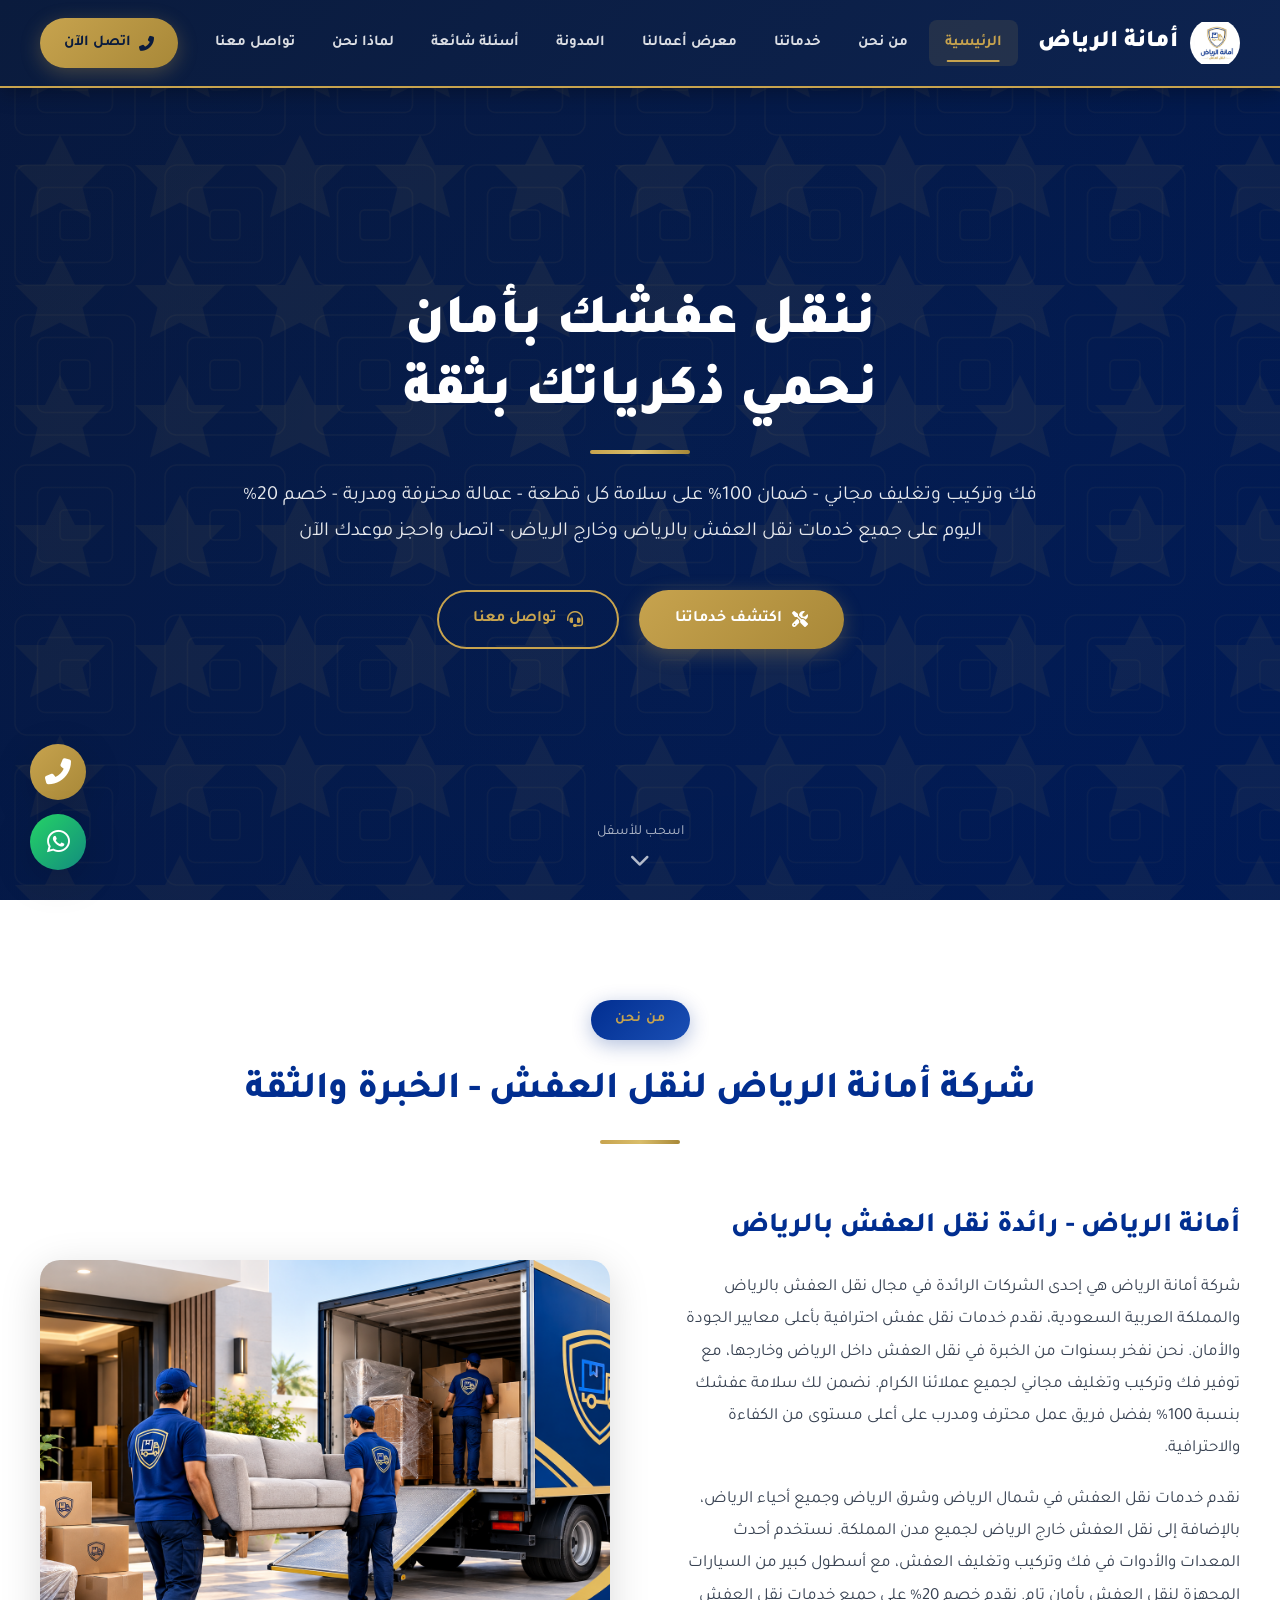
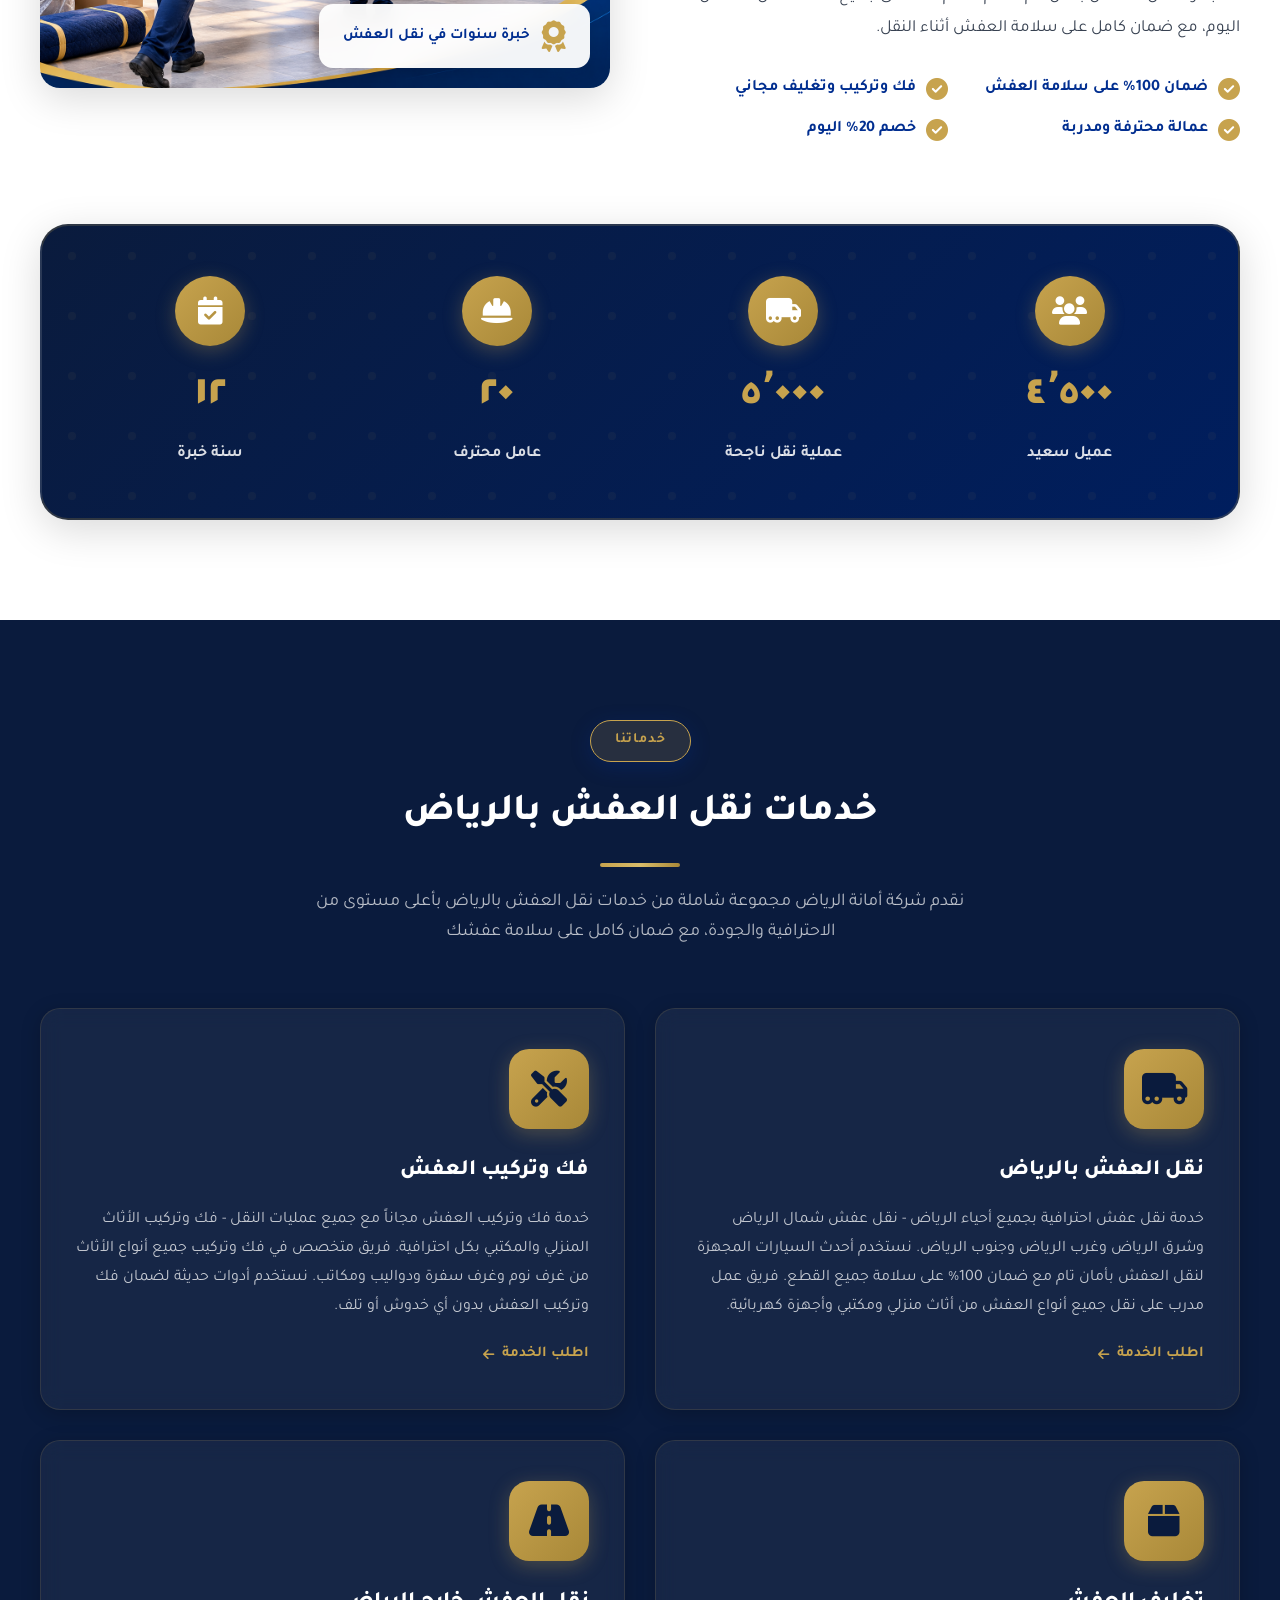
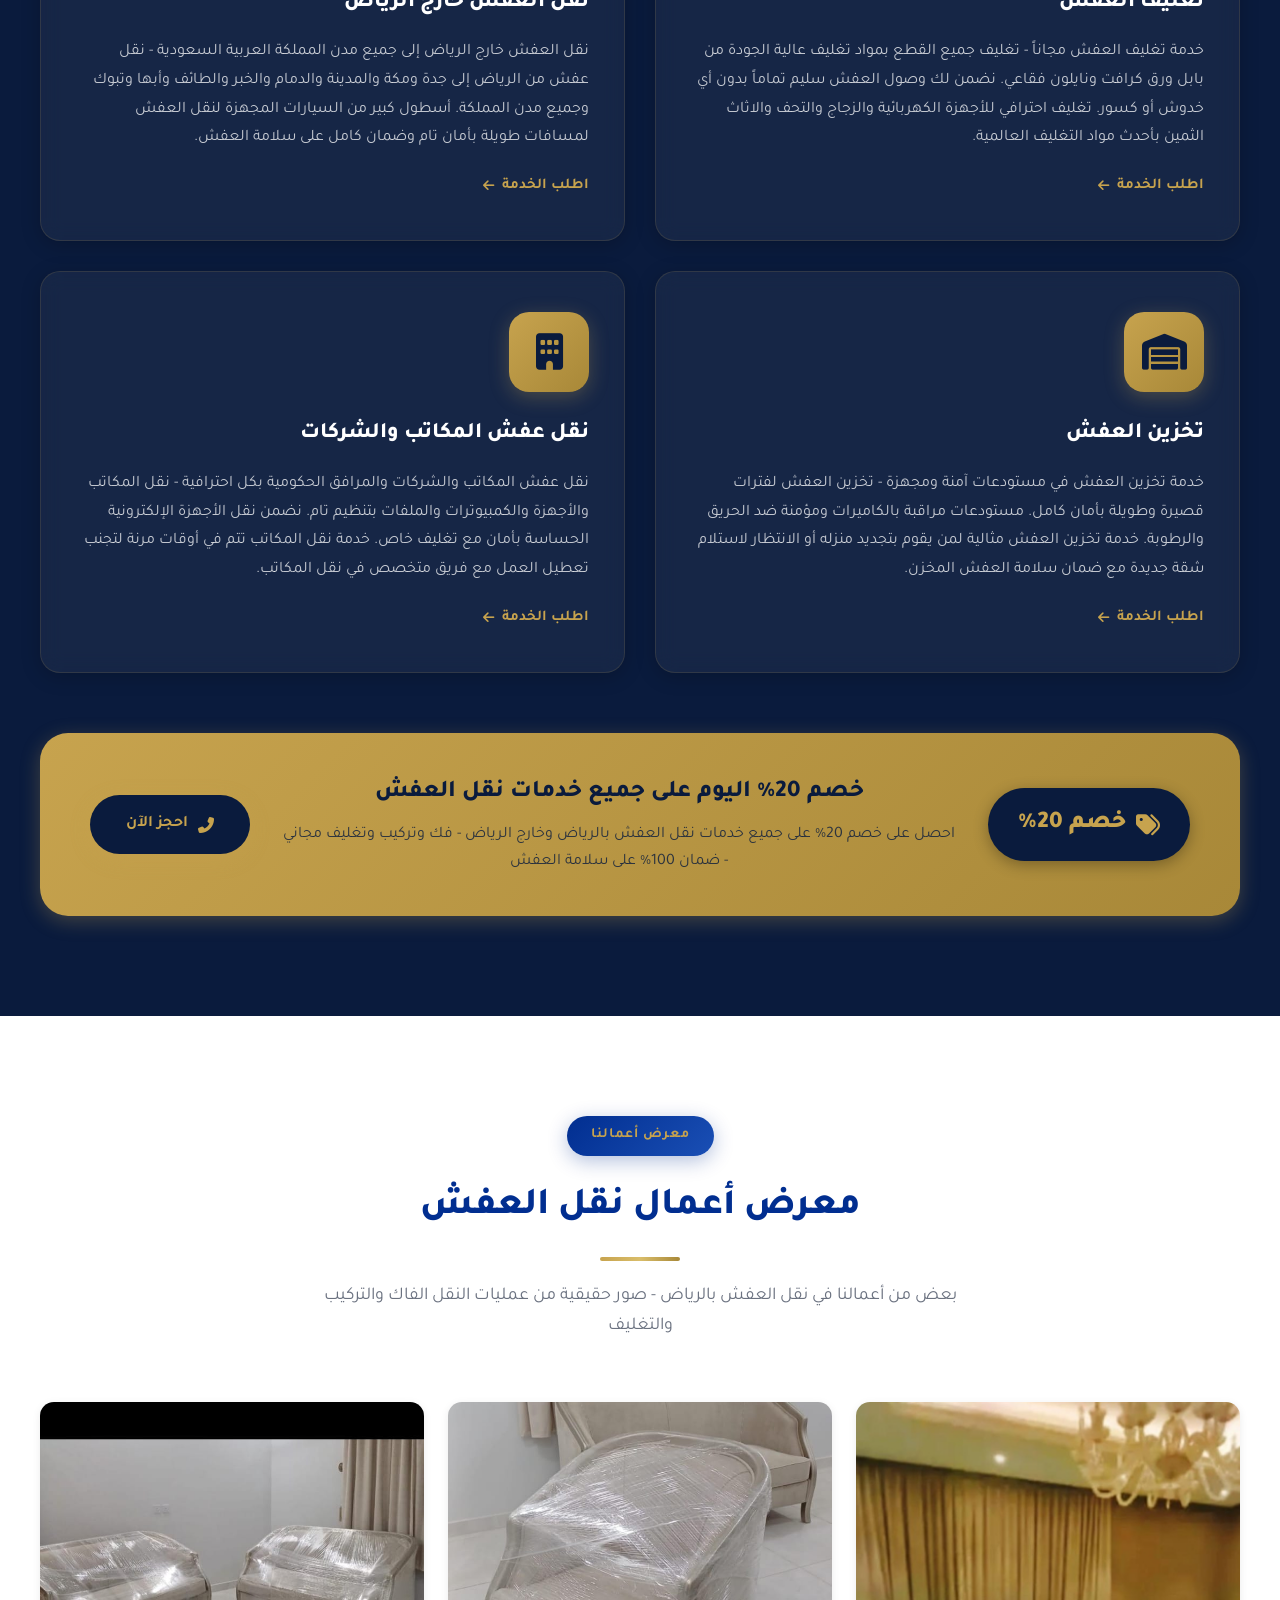
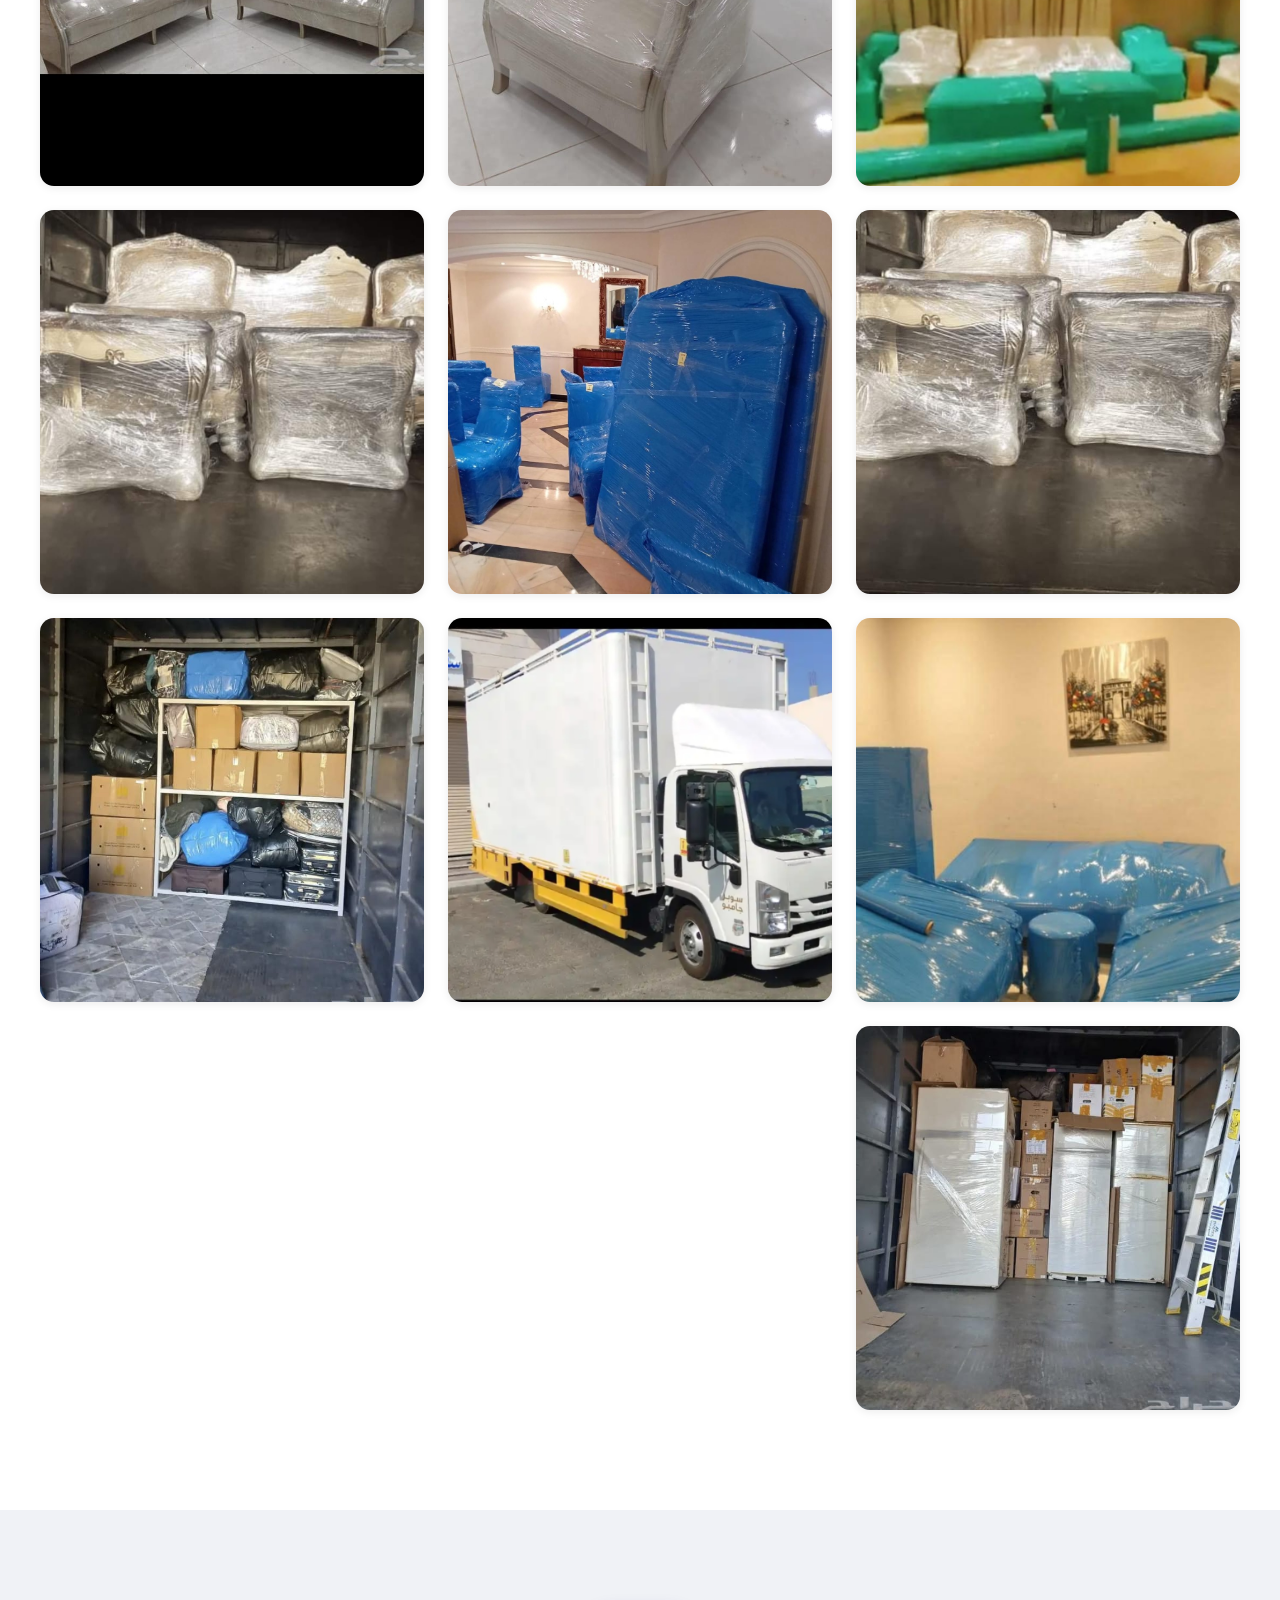
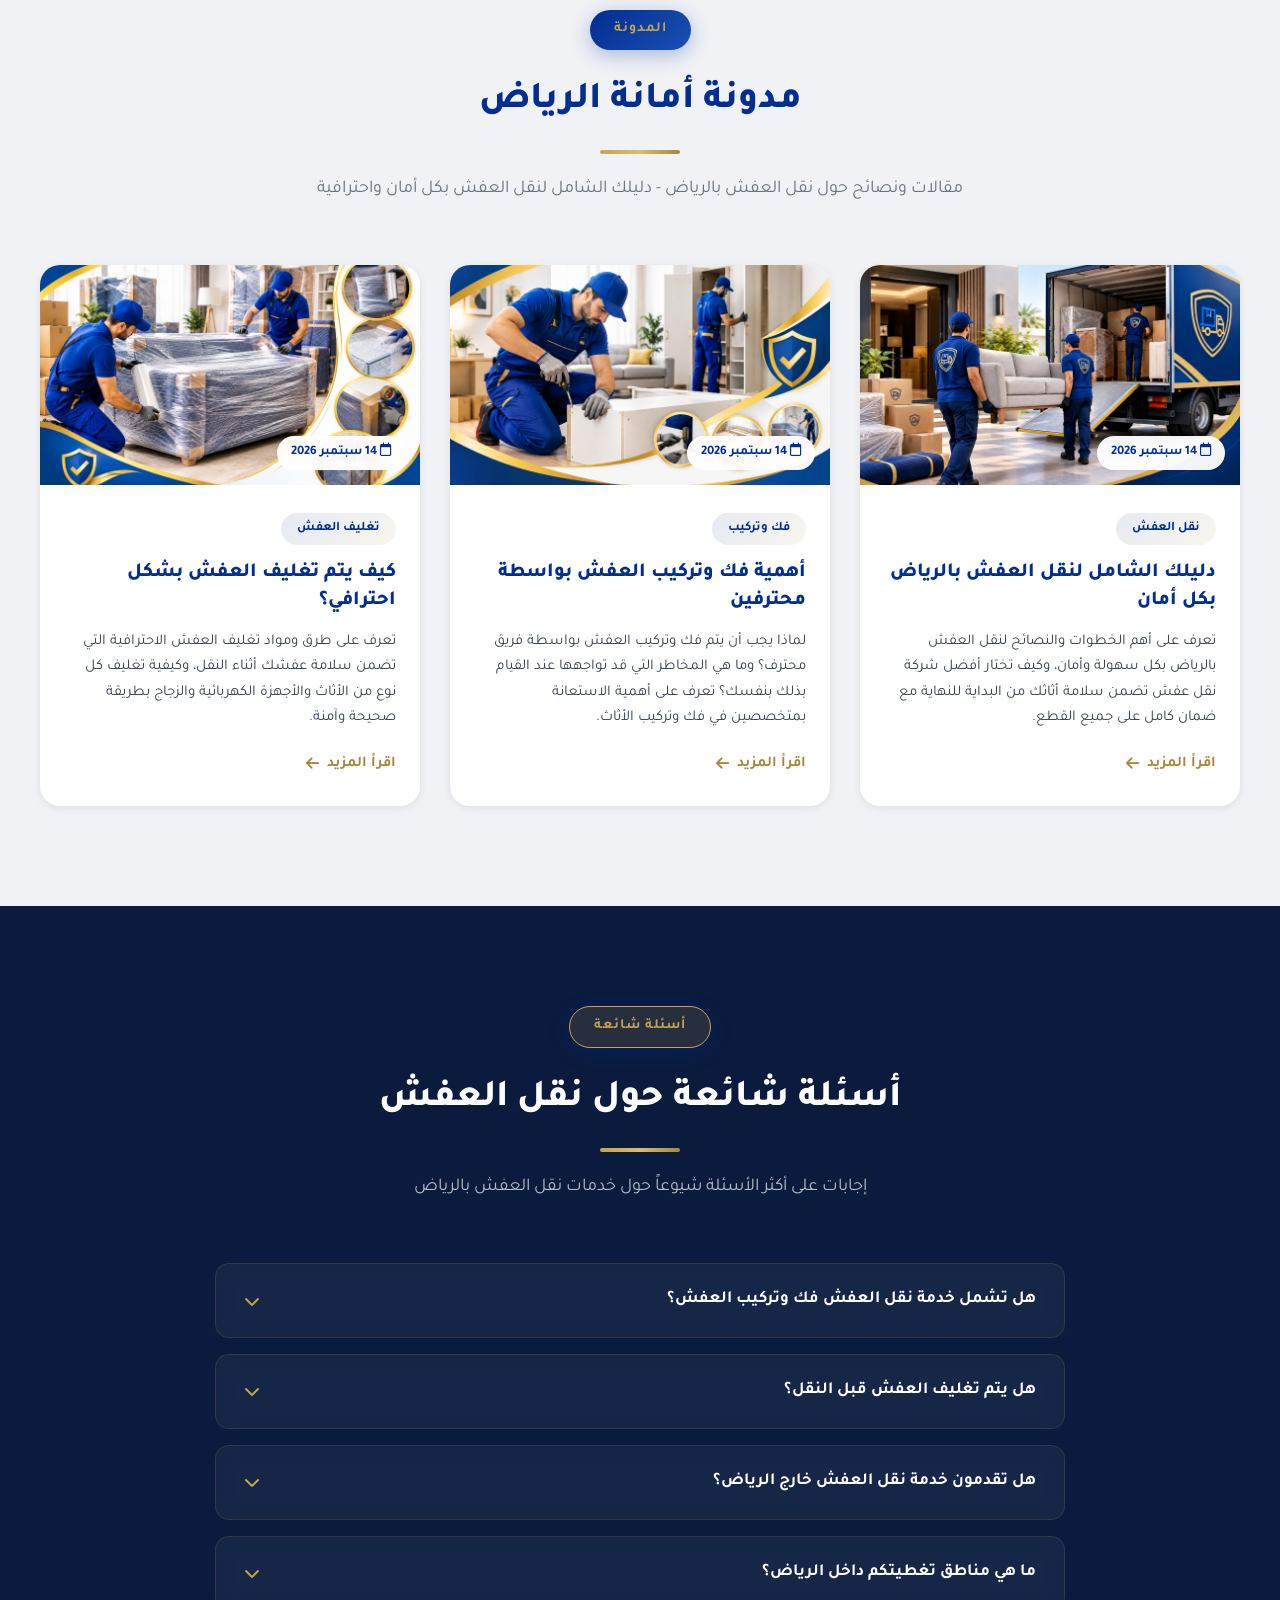
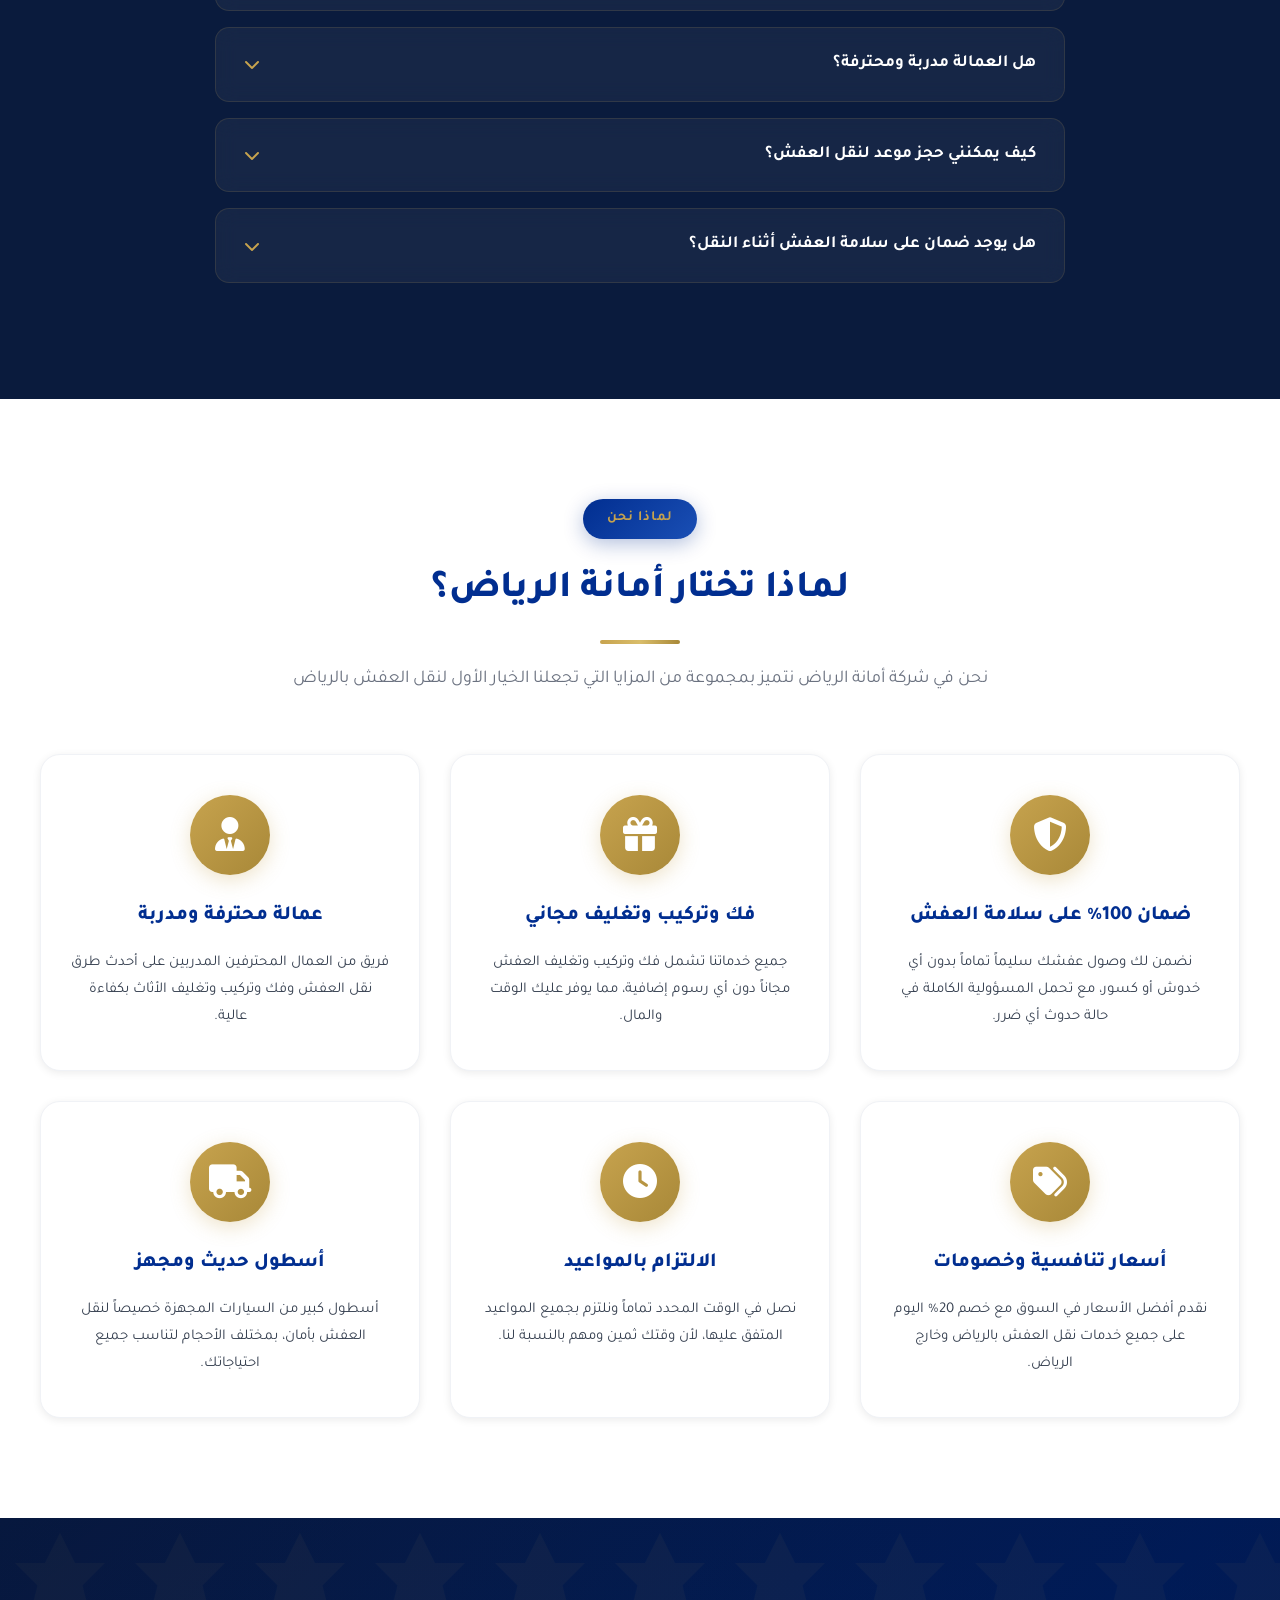
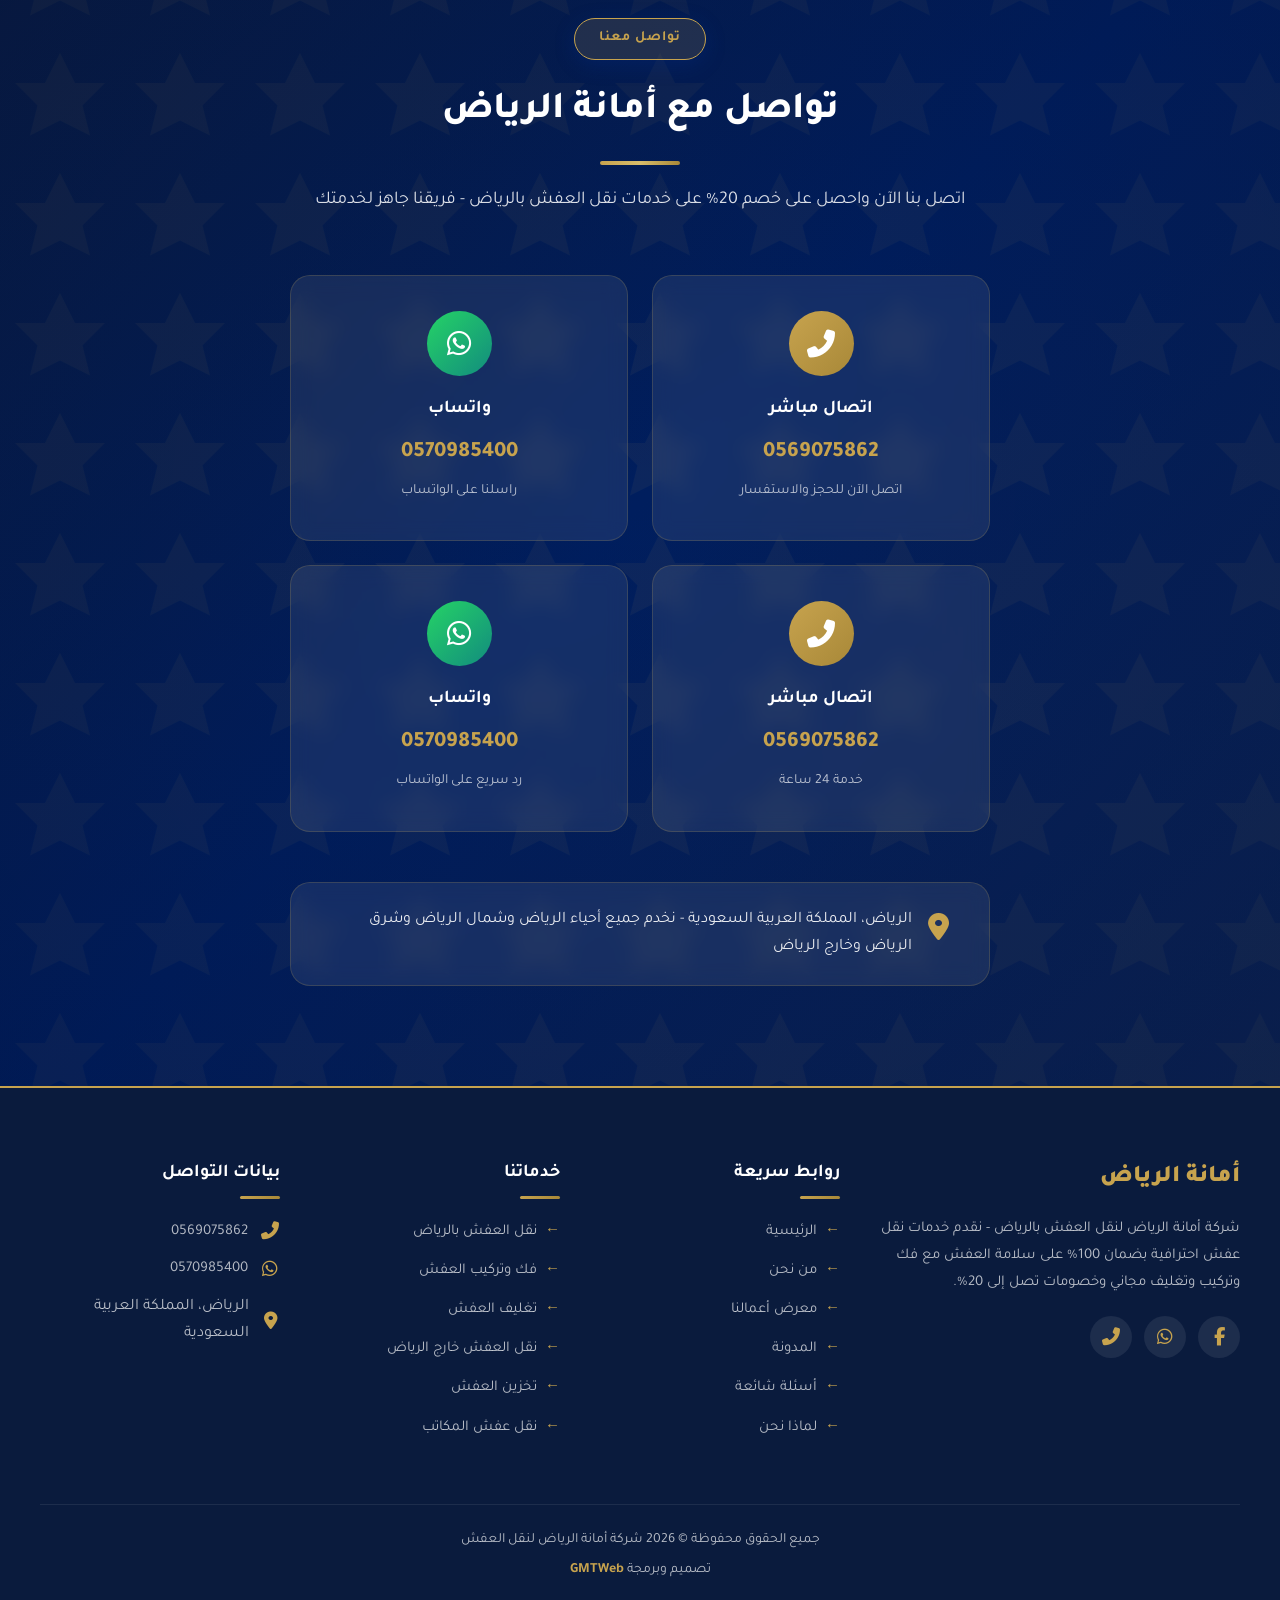
==== index.html @ a6bbe16e "message" ====
<!DOCTYPE html>
<html lang="ar" dir="rtl">
<head>
<meta charset="UTF-8">
<meta name="viewport" content="width=device-width, initial-scale=1.0">
<meta name="description" content="شركة أمانة الرياض لنقل العفش بالرياض - فك وتركيب وتغليف مجاني - ضمان 100% سلامة العفش - نقل عفش شمال وشرق الرياض - عمالة محترفة - خصم 20% اليوم بالرياض وخارج الرياض">
<meta name="keywords" content="نقل عفش بالرياض, شركة نقل عفش, نقل عفش شمال الرياض, نقل عفش شرق الرياض, فك وتركيب عفش, تغليف عفش, نقل عفش خارج الرياض, شركة نقل اثاث, نقل اثاث الرياض, أمانة الرياض, نقل عفش رخيص, نقل عفش آمن, ضمان نقل العفش, خصومات نقل عفش, عمالة محترفة نقل عفش, نقل عفش بالرياض بضمان, افضل شركة نقل عفش, نقل عفش منزلية, نقل عفش شركات, نقل عفش مكاتب, تخزين عفش, نقل عفش سريع, تغليف اثاث, فك وتركيب اثاث">
<title>أمانة الرياض | شركة نقل عفش بالرياض - فك وتركيب وتغليف مجاني - ضمان 100%</title>
<link rel="preconnect" href="https://fonts.googleapis.com">
<link rel="preconnect" href="https://fonts.gstatic.com" crossorigin>
<link href="https://fonts.googleapis.com/css2?family=Tajawal:wght@300;400;500;700;800;900&display=swap" rel="stylesheet">
<link rel="stylesheet" href="https://cdnjs.cloudflare.com/ajax/libs/font-awesome/6.5.1/css/all.min.css">
<link rel="stylesheet" href="style.css">
  <meta property="og:image" content="https://bolt.new/static/og_default.png">
    <meta name="twitter:card" content="summary_large_image">
    <meta name="twitter:image" content="https://bolt.new/static/og_default.png">
</head>
<body>

<div id="preloader"><div class="loader-circle"></div></div>

<div class="progress-bar"><span id="progressBar"></span></div>

<div class="float-buttons">
<a href="tel:0569075862" class="float-btn float-call" aria-label="اتصال"><i class="fas fa-phone-alt"></i></a>
<a href="https://wa.me/966570985400" target="_blank" class="float-btn float-whatsapp" aria-label="واتساب"><i class="fab fa-whatsapp"></i></a>
</div>

<header id="header">
<div class="container header-inner">
<a href="#home" class="logo">
<img src="images/image.png" alt="أمانة الرياض" class="logo-img" onerror="this.style.display='none'">
<span class="logo-text">أمانة الرياض</span>
</a>
<nav class="nav-desktop">
<ul>
<li><a href="#home" class="nav-link active">الرئيسية</a></li>
<li><a href="#about" class="nav-link">من نحن</a></li>
<li><a href="#services" class="nav-link">خدماتنا</a></li>
<li><a href="#gallery" class="nav-link">معرض أعمالنا</a></li>
<li><a href="#blog" class="nav-link">المدونة</a></li>
<li><a href="#faq" class="nav-link">أسئلة شائعة</a></li>
<li><a href="#why" class="nav-link">لماذا نحن</a></li>
<li><a href="#contact" class="nav-link">تواصل معنا</a></li>
</ul>
</nav>
<a href="tel:0569075862" class="header-call">
<i class="fas fa-phone-alt"></i>
<span>اتصل الآن</span>
</a>
<button class="menu-toggle" id="menuToggle" aria-label="القائمة">
<span></span><span></span><span></span>
</button>
</div>
</header>

<div class="mobile-menu" id="mobileMenu">
<div class="mobile-menu-header">
<div class="mobile-menu-logo">أمانة الرياض</div>
<button class="mobile-menu-close" id="menuClose" aria-label="إغلاق"><i class="fas fa-times"></i></button>
</div>
<nav class="mobile-nav">
<ul>
<li><a href="#home" class="mobile-link"><i class="fas fa-home"></i> الرئيسية</a></li>
<li><a href="#about" class="mobile-link"><i class="fas fa-info-circle"></i> من نحن</a></li>
<li><a href="#services" class="mobile-link"><i class="fas fa-truck-moving"></i> خدماتنا</a></li>
<li><a href="#gallery" class="mobile-link"><i class="fas fa-images"></i> معرض أعمالنا</a></li>
<li><a href="#blog" class="mobile-link"><i class="fas fa-blog"></i> المدونة</a></li>
<li><a href="#faq" class="mobile-link"><i class="fas fa-question-circle"></i> أسئلة شائعة</a></li>
<li><a href="#why" class="mobile-link"><i class="fas fa-star"></i> لماذا نحن</a></li>
<li><a href="#contact" class="mobile-link"><i class="fas fa-envelope"></i> تواصل معنا</a></li>
</ul>
</nav>
<div class="mobile-menu-footer">
<p>للحجز والاستفسار</p>
<a href="tel:0569075862" class="mobile-call-btn"><i class="fas fa-phone-alt"></i> 0569075862</a>
</div>
</div>
<div class="mobile-overlay" id="mobileOverlay"></div>

<section id="home" class="hero">
<div class="hero-bg"></div>
<div class="hero-overlay"></div>
<div class="container hero-content">
<h1 class="hero-title">ننقل عفشك بأمان<br>نحمي ذكرياتك بثقة</h1>
<p class="hero-subtitle">فك وتركيب وتغليف مجاني - ضمان 100% على سلامة كل قطعة - عمالة محترفة ومدربة - خصم 20% اليوم على جميع خدمات نقل العفش بالرياض وخارج الرياض - اتصل واحجز موعدك الآن</p>
<div class="hero-buttons">
<a href="#services" class="btn btn-primary"><i class="fas fa-tools"></i> اكتشف خدماتنا</a>
<a href="#contact" class="btn btn-secondary"><i class="fas fa-headset"></i> تواصل معنا</a>
</div>
</div>
<div class="hero-scroll">
<span>اسحب للأسفل</span>
<i class="fas fa-chevron-down"></i>
</div>
</section>

<section id="about" class="about">
<div class="container">
<div class="section-header">
<span class="section-tag">من نحن</span>
<h2 class="section-title">شركة أمانة الرياض لنقل العفش - الخبرة والثقة</h2>
<div class="section-divider"></div>
</div>
<div class="about-grid">
<div class="about-text">
<h3>أمانة الرياض - رائدة نقل العفش بالرياض</h3>
<p>شركة أمانة الرياض هي إحدى الشركات الرائدة في مجال نقل العفش بالرياض والمملكة العربية السعودية، نقدم خدمات نقل عفش احترافية بأعلى معايير الجودة والأمان. نحن نفخر بسنوات من الخبرة في نقل العفش داخل الرياض وخارجها، مع توفير فك وتركيب وتغليف مجاني لجميع عملائنا الكرام. نضمن لك سلامة عفشك بنسبة 100% بفضل فريق عمل محترف ومدرب على أعلى مستوى من الكفاءة والاحترافية.</p>
<p>نقدم خدمات نقل العفش في شمال الرياض وشرق الرياض وجميع أحياء الرياض، بالإضافة إلى نقل العفش خارج الرياض لجميع مدن المملكة. نستخدم أحدث المعدات والأدوات في فك وتركيب وتغليف العفش، مع أسطول كبير من السيارات المجهزة لنقل العفش بأمان تام. نقدم خصم 20% على جميع خدمات نقل العفش اليوم، مع ضمان كامل على سلامة العفش أثناء النقل.</p>
<div class="about-features">
<div class="about-feature"><i class="fas fa-check-circle"></i> ضمان 100% على سلامة العفش</div>
<div class="about-feature"><i class="fas fa-check-circle"></i> فك وتركيب وتغليف مجاني</div>
<div class="about-feature"><i class="fas fa-check-circle"></i> عمالة محترفة ومدربة</div>
<div class="about-feature"><i class="fas fa-check-circle"></i> خصم 20% اليوم</div>
</div>
</div>
<div class="about-image">
<div class="about-img-wrapper">
<img src="images/about.png" alt="شركة أمانة الرياض لنقل العفش" onerror="this.style.display='none'">
<div class="about-img-badge">
<i class="fas fa-award"></i>
<span>خبرة سنوات في نقل العفش</span>
</div>
</div>
</div>
</div>
<div class="stats">
<div class="stat-item">
<div class="stat-icon"><i class="fas fa-users"></i></div>
<div class="stat-number" data-target="4500">0</div>
<div class="stat-label">عميل سعيد</div>
</div>
<div class="stat-item">
<div class="stat-icon"><i class="fas fa-truck-moving"></i></div>
<div class="stat-number" data-target="5000">0</div>
<div class="stat-label">عملية نقل ناجحة</div>
</div>
<div class="stat-item">
<div class="stat-icon"><i class="fas fa-hard-hat"></i></div>
<div class="stat-number" data-target="20">0</div>
<div class="stat-label">عامل محترف</div>
</div>
<div class="stat-item">
<div class="stat-icon"><i class="fas fa-calendar-check"></i></div>
<div class="stat-number" data-target="12">0</div>
<div class="stat-label">سنة خبرة</div>
</div>
</div>
</div>
</section>

<section id="services" class="services">
<div class="container">
<div class="section-header">
<span class="section-tag">خدماتنا</span>
<h2 class="section-title">خدمات نقل العفش بالرياض</h2>
<div class="section-divider"></div>
<p class="section-desc">نقدم شركة أمانة الرياض مجموعة شاملة من خدمات نقل العفش بالرياض بأعلى مستوى من الاحترافية والجودة، مع ضمان كامل على سلامة عفشك</p>
</div>
<div class="services-grid">

<div class="service-card" data-anim="fade-up">
<div class="service-icon"><i class="fas fa-truck-moving"></i></div>
<h3>نقل العفش بالرياض</h3>
<p>خدمة نقل عفش احترافية بجميع أحياء الرياض - نقل عفش شمال الرياض وشرق الرياض وغرب الرياض وجنوب الرياض. نستخدم أحدث السيارات المجهزة لنقل العفش بأمان تام مع ضمان 100% على سلامة جميع القطع. فريق عمل مدرب على نقل جميع أنواع العفش من أثاث منزلي ومكتبي وأجهزة كهربائية.</p>
<a href="#contact" class="service-link">اطلب الخدمة <i class="fas fa-arrow-left"></i></a>
</div>

<div class="service-card" data-anim="fade-up">
<div class="service-icon"><i class="fas fa-tools"></i></div>
<h3>فك وتركيب العفش</h3>
<p>خدمة فك وتركيب العفش مجاناً مع جميع عمليات النقل - فك وتركيب الأثاث المنزلي والمكتبي بكل احترافية. فريق متخصص في فك وتركيب جميع أنواع الأثاث من غرف نوم وغرف سفرة ودواليب ومكاتب. نستخدم أدوات حديثة لضمان فك وتركيب العفش بدون أي خدوش أو تلف.</p>
<a href="#contact" class="service-link">اطلب الخدمة <i class="fas fa-arrow-left"></i></a>
</div>

<div class="service-card" data-anim="fade-up">
<div class="service-icon"><i class="fas fa-box"></i></div>
<h3>تغليف العفش</h3>
<p>خدمة تغليف العفش مجاناً - تغليف جميع القطع بمواد تغليف عالية الجودة من بابل ورق كرافت ونايلون فقاعي. نضمن لك وصول العفش سليم تماماً بدون أي خدوش أو كسور. تغليف احترافي للأجهزة الكهربائية والزجاج والتحف والاثاث الثمين بأحدث مواد التغليف العالمية.</p>
<a href="#contact" class="service-link">اطلب الخدمة <i class="fas fa-arrow-left"></i></a>
</div>

<div class="service-card" data-anim="fade-up">
<div class="service-icon"><i class="fas fa-road"></i></div>
<h3>نقل العفش خارج الرياض</h3>
<p>نقل العفش خارج الرياض إلى جميع مدن المملكة العربية السعودية - نقل عفش من الرياض إلى جدة ومكة والمدينة والدمام والخبر والطائف وأبها وتبوك وجميع مدن المملكة. أسطول كبير من السيارات المجهزة لنقل العفش لمسافات طويلة بأمان تام وضمان كامل على سلامة العفش.</p>
<a href="#contact" class="service-link">اطلب الخدمة <i class="fas fa-arrow-left"></i></a>
</div>

<div class="service-card" data-anim="fade-up">
<div class="service-icon"><i class="fas fa-warehouse"></i></div>
<h3>تخزين العفش</h3>
<p>خدمة تخزين العفش في مستودعات آمنة ومجهزة - تخزين العفش لفترات قصيرة وطويلة بأمان كامل. مستودعات مراقبة بالكاميرات ومؤمنة ضد الحريق والرطوبة. خدمة تخزين العفش مثالية لمن يقوم بتجديد منزله أو الانتظار لاستلام شقة جديدة مع ضمان سلامة العفش المخزن.</p>
<a href="#contact" class="service-link">اطلب الخدمة <i class="fas fa-arrow-left"></i></a>
</div>

<div class="service-card" data-anim="fade-up">
<div class="service-icon"><i class="fas fa-building"></i></div>
<h3>نقل عفش المكاتب والشركات</h3>
<p>نقل عفش المكاتب والشركات والمرافق الحكومية بكل احترافية - نقل المكاتب والأجهزة والكمبيوترات والملفات بتنظيم تام. نضمن نقل الأجهزة الإلكترونية الحساسة بأمان مع تغليف خاص. خدمة نقل المكاتب تتم في أوقات مرنة لتجنب تعطيل العمل مع فريق متخصص في نقل المكاتب.</p>
<a href="#contact" class="service-link">اطلب الخدمة <i class="fas fa-arrow-left"></i></a>
</div>

</div>
<div class="services-discount">
<div class="discount-badge"><i class="fas fa-tags"></i> خصم 20%</div>
<div class="discount-text">
<h3>خصم 20% اليوم على جميع خدمات نقل العفش</h3>
<p>احصل على خصم 20% على جميع خدمات نقل العفش بالرياض وخارج الرياض - فك وتركيب وتغليف مجاني - ضمان 100% على سلامة العفش</p>
</div>
<a href="tel:0569075862" class="btn btn-primary"><i class="fas fa-phone-alt"></i> احجز الآن</a>
</div>
</div>
</section>

<section id="gallery" class="gallery">
<div class="container">
<div class="section-header">
<span class="section-tag">معرض أعمالنا</span>
<h2 class="section-title">معرض أعمال نقل العفش</h2>
<div class="section-divider"></div>
<p class="section-desc">بعض من أعمالنا في نقل العفش بالرياض - صور حقيقية من عمليات النقل الفاك والتركيب والتغليف</p>
</div>
<div class="gallery-grid">
<div class="gallery-item"><img src="images/IMG-20260913-WA0026.jpg" alt="نقل عفش بالرياض" onerror="this.parentElement.style.display='none'"></div>
<div class="gallery-item"><img src="images/IMG-20260913-WA0027.jpg" alt="فك وتركيب العفش" onerror="this.parentElement.style.display='none'"></div>
<div class="gallery-item"><img src="images/IMG-20260913-WA0028.jpg" alt="تغليف العفش" onerror="this.parentElement.style.display='none'"></div>
<div class="gallery-item"><img src="images/IMG-20260913-WA0029.jpg" alt="نقل اثاث الرياض" onerror="this.parentElement.style.display='none'"></div>
<div class="gallery-item"><img src="images/IMG-20260913-WA0030.jpg" alt="نقل عفش خارج الرياض" onerror="this.parentElement.style.display='none'"></div>
<div class="gallery-item"><img src="images/IMG-20260913-WA0031.jpg" alt="عمالة محترفة نقل عفش" onerror="this.parentElement.style.display='none'"></div>
<div class="gallery-item"><img src="images/IMG-20260913-WA0032.jpg" alt="عمالة محترفة نقل عفش" onerror="this.parentElement.style.display='none'"></div>
<div class="gallery-item"><img src="images/IMG-20260913-WA0033.jpg" alt="عمالة محترفة نقل عفش" onerror="this.parentElement.style.display='none'"></div>
<div class="gallery-item"><img src="images/IMG-20260913-WA0034.jpg" alt="عمالة محترفة نقل عفش" onerror="this.parentElement.style.display='none'"></div>
<div class="gallery-item"><img src="images/IMG-20260913-WA0035.jpg" alt="عمالة محترفة نقل عفش" onerror="this.parentElement.style.display='none'"></div>
</div>
</div>
</section>

<section id="blog" class="blog">
<div class="container">
<div class="section-header">
<span class="section-tag">المدونة</span>
<h2 class="section-title">مدونة أمانة الرياض</h2>
<div class="section-divider"></div>
<p class="section-desc">مقالات ونصائح حول نقل العفش بالرياض - دليلك الشامل لنقل العفش بكل أمان واحترافية</p>
</div>
<div class="blog-grid">

<div class="blog-card">
<div class="blog-img-wrapper">
<img src="images/about.png" alt="نقل العفش بالرياض" onerror="this.style.display='none'">
<div class="blog-date"><i class="far fa-calendar"></i> 14 سبتمبر 2026</div>
</div>
<div class="blog-content">
<span class="blog-category">نقل العفش</span>
<h3>دليلك الشامل لنقل العفش بالرياض بكل أمان</h3>
<p>تعرف على أهم الخطوات والنصائح لنقل العفش بالرياض بكل سهولة وأمان، وكيف تختار أفضل شركة نقل عفش تضمن سلامة أثاثك من البداية للنهاية مع ضمان كامل على جميع القطع.</p>
<a href="details.html?id=1" class="blog-read-more">اقرأ المزيد <i class="fas fa-arrow-left"></i></a>
</div>
</div>

<div class="blog-card">
<div class="blog-img-wrapper">
<img src="images/blog2.png" alt="فك وتركيب العفش" onerror="this.style.display='none'">
<div class="blog-date"><i class="far fa-calendar"></i> 14 سبتمبر 2026</div>
</div>
<div class="blog-content">
<span class="blog-category">فك وتركيب</span>
<h3>أهمية فك وتركيب العفش بواسطة محترفين</h3>
<p>لماذا يجب أن يتم فك وتركيب العفش بواسطة فريق محترف؟ وما هي المخاطر التي قد تواجهها عند القيام بذلك بنفسك؟ تعرف على أهمية الاستعانة بمتخصصين في فك وتركيب الأثاث.</p>
<a href="details.html?id=2" class="blog-read-more">اقرأ المزيد <i class="fas fa-arrow-left"></i></a>
</div>
</div>

<div class="blog-card">
<div class="blog-img-wrapper">
<img src="images/blog3.png" alt="تغليف العفش" onerror="this.style.display='none'">
<div class="blog-date"><i class="far fa-calendar"></i> 14 سبتمبر 2026</div>
</div>
<div class="blog-content">
<span class="blog-category">تغليف العفش</span>
<h3>كيف يتم تغليف العفش بشكل احترافي؟</h3>
<p>تعرف على طرق ومواد تغليف العفش الاحترافية التي تضمن سلامة عفشك أثناء النقل، وكيفية تغليف كل نوع من الأثاث والأجهزة الكهربائية والزجاج بطريقة صحيحة وآمنة.</p>
<a href="details.html?id=3" class="blog-read-more">اقرأ المزيد <i class="fas fa-arrow-left"></i></a>
</div>
</div>

</div>
</div>
</section>

<section id="faq" class="faq">
<div class="container">
<div class="section-header">
<span class="section-tag">أسئلة شائعة</span>
<h2 class="section-title">أسئلة شائعة حول نقل العفش</h2>
<div class="section-divider"></div>
<p class="section-desc">إجابات على أكثر الأسئلة شيوعاً حول خدمات نقل العفش بالرياض</p>
</div>
<div class="faq-list">

<div class="faq-item">
<div class="faq-question">
<span>هل تشمل خدمة نقل العفش فك وتركيب العفش؟</span>
<i class="fas fa-chevron-down faq-icon"></i>
</div>
<div class="faq-answer">
<p>نعم، تشمل جميع خدمات نقل العفش لدى شركة أمانة الرياض فك وتركيب العفش مجاناً. فريقنا المتخصص يقوم بفك جميع القطع المنزلية والمكتبية باحترافية تامة ثم إعادة تركيبها في الموقع الجديد بدقة وعناية، مع ضمان سلامة جميع القطع أثناء الفك والتركيب.</p>
</div>
</div>

<div class="faq-item">
<div class="faq-question">
<span>هل يتم تغليف العفش قبل النقل؟</span>
<i class="fas fa-chevron-down faq-icon"></i>
</div>
<div class="faq-answer">
<p>بالتأكيد، نقدم خدمة تغليف العفش مجاناً مع جميع عمليات النقل. نستخدم مواد تغليف عالية الجودة من بابل ورق كرافت ونايلون فقاعي لتغليف جميع القطع، مما يضمن وصول العفش سليماً تماماً بدون أي خدوش أو كسور. التغليف يشمل الأجهزة الكهربائية والزجاج والتحف.</p>
</div>
</div>

<div class="faq-item">
<div class="faq-question">
<span>هل تقدمون خدمة نقل العفش خارج الرياض؟</span>
<i class="fas fa-chevron-down faq-icon"></i>
</div>
<div class="faq-answer">
<p>نعم، نقدم خدمة نقل العفش خارج الرياض إلى جميع مدن المملكة العربية السعودية. لدينا أسطول كبير من السيارات المجهزة لنقل العفش لمسافات طويلة، مع ضمان كامل على سلامة العفش أثناء النقل. نغطي جميع مدن المملكة من جدة ومكة والمدينة إلى الدمام والخبر والطائف وأبها وتبوك.</p>
</div>
</div>

<div class="faq-item">
<div class="faq-question">
<span>ما هي مناطق تغطيتكم داخل الرياض؟</span>
<i class="fas fa-chevron-down faq-icon"></i>
</div>
<div class="faq-answer">
<p>نغطي جميع أحياء ومناطق الرياض - شمال الرياض وشرق الرياض وغرب الرياض وجنوب الرياض ووسط الرياض. سواء كنت في النخيل أو الملقا أو العليا أو المغرزية أو حطين أو القيروان أو الياسمين أو النرجس أو أي حي آخر، نصل إليك في الوقت المحدد ونقدم خدمة نقل عفش احترافية.</p>
</div>
</div>

<div class="faq-item">
<div class="faq-question">
<span>هل العمالة مدربة ومحترفة؟</span>
<i class="fas fa-chevron-down faq-icon"></i>
</div>
<div class="faq-answer">
<p>نعم، جميع عمالتنا مدربة ومحترفة وذوو خبرة طويلة في مجال نقل العفش. يتم اختيار العمال بعناية فائقة وتدريبهم على أحدث طرق نقل وفك وتركيب وتغليف العفش. فريقنا يعرف كيفية التعامل مع جميع أنواع الأثاث والأجهزة الكهربائية الحساسة والتحف الثمينة.</p>
</div>
</div>

<div class="faq-item">
<div class="faq-question">
<span>كيف يمكنني حجز موعد لنقل العفش؟</span>
<i class="fas fa-chevron-down faq-icon"></i>
</div>
<div class="faq-answer">
<p>يمكنك حجز موعد لنقل العفش بكل سهولة عن طريق الاتصال على أرقامنا المباشرة أو عبر الواتساب. فريق خدمة العملاء جاهز للرد على استفساراتك وتحديد الموعد المناسب لك. نعمل طوال أيام الأسبوع لتلبية احتياجاتك في الوقت الذي يناسبك مع التزام تام بالمواعيد.</p>
</div>
</div>

<div class="faq-item">
<div class="faq-question">
<span>هل يوجد ضمان على سلامة العفش أثناء النقل؟</span>
<i class="fas fa-chevron-down faq-icon"></i>
</div>
<div class="faq-answer">
<p>نعم، نقدم ضمان 100% على سلامة العفش أثناء النقل. نحن واثقون من جودة خدماتنا واحترافية فريقنا، ولذلك نضمن لك وصول عفشك سليماً تماماً. في حالة حدوث أي ضرر - وهو أمر نادر جداً - نتحمل المسؤولية الكاملة. راحتك وطمأنينتك هما أولويتنا.</p>
</div>
</div>

</div>
</section>

<section id="why" class="why-us">
<div class="container">
<div class="section-header">
<span class="section-tag">لماذا نحن</span>
<h2 class="section-title">لماذا تختار أمانة الرياض؟</h2>
<div class="section-divider"></div>
<p class="section-desc">نحن في شركة أمانة الرياض نتميز بمجموعة من المزايا التي تجعلنا الخيار الأول لنقل العفش بالرياض</p>
</div>
<div class="why-grid">

<div class="why-card why-card-1">
<div class="why-icon"><i class="fas fa-shield-alt"></i></div>
<h3>ضمان 100% على سلامة العفش</h3>
<p>نضمن لك وصول عفشك سليماً تماماً بدون أي خدوش أو كسور، مع تحمل المسؤولية الكاملة في حالة حدوث أي ضرر.</p>
</div>

<div class="why-card why-card-2">
<div class="why-icon"><i class="fas fa-gift"></i></div>
<h3>فك وتركيب وتغليف مجاني</h3>
<p>جميع خدماتنا تشمل فك وتركيب وتغليف العفش مجاناً دون أي رسوم إضافية، مما يوفر عليك الوقت والمال.</p>
</div>

<div class="why-card why-card-3">
<div class="why-icon"><i class="fas fa-user-tie"></i></div>
<h3>عمالة محترفة ومدربة</h3>
<p>فريق من العمال المحترفين المدربين على أحدث طرق نقل العفش وفك وتركيب وتغليف الأثاث بكفاءة عالية.</p>
</div>

<div class="why-card why-card-4">
<div class="why-icon"><i class="fas fa-tags"></i></div>
<h3>أسعار تنافسية وخصومات</h3>
<p>نقدم أفضل الأسعار في السوق مع خصم 20% اليوم على جميع خدمات نقل العفش بالرياض وخارج الرياض.</p>
</div>

<div class="why-card why-card-5">
<div class="why-icon"><i class="fas fa-clock"></i></div>
<h3>الالتزام بالمواعيد</h3>
<p>نصل في الوقت المحدد تماماً ونلتزم بجميع المواعيد المتفق عليها، لأن وقتك ثمين ومهم بالنسبة لنا.</p>
</div>

<div class="why-card why-card-6">
<div class="why-icon"><i class="fas fa-truck"></i></div>
<h3>أسطول حديث ومجهز</h3>
<p>أسطول كبير من السيارات المجهزة خصيصاً لنقل العفش بأمان، بمختلف الأحجام لتناسب جميع احتياجاتك.</p>
</div>

</div>
</div>
</section>

<section id="contact" class="contact">
<div class="contact-bg"></div>
<div class="contact-overlay"></div>
<div class="container">
<div class="section-header">
<span class="section-tag">تواصل معنا</span>
<h2 class="section-title">تواصل مع أمانة الرياض</h2>
<div class="section-divider"></div>
<p class="section-desc">اتصل بنا الآن واحصل على خصم 20% على خدمات نقل العفش بالرياض - فريقنا جاهز لخدمتك</p>
</div>
<div class="contact-grid">

<a href="tel:0569075862" class="contact-card">
<div class="contact-icon"><i class="fas fa-phone-alt"></i></div>
<h3>اتصال مباشر</h3>
<p>0569075862</p>
<span>اتصل الآن للحجز والاستفسار</span>
</a>

<a href="https://wa.me/966570985400" target="_blank" class="contact-card">
<div class="contact-icon whatsapp-icon"><i class="fab fa-whatsapp"></i></div>
<h3>واتساب</h3>
<p>0570985400</p>
<span>راسلنا على الواتساب</span>
</a>

<a href="tel:0569075862" class="contact-card">
<div class="contact-icon"><i class="fas fa-phone-alt"></i></div>
<h3>اتصال مباشر</h3>
<p>0569075862</p>
<span>خدمة 24 ساعة</span>
</a>

<a href="https://wa.me/966570985400" target="_blank" class="contact-card">
<div class="contact-icon whatsapp-icon"><i class="fab fa-whatsapp"></i></div>
<h3>واتساب</h3>
<p>0570985400</p>
<span>رد سريع على الواتساب</span>
</a>

</div>
<div class="contact-address">
<div class="address-icon"><i class="fas fa-map-marker-alt"></i></div>
<p>الرياض، المملكة العربية السعودية - نخدم جميع أحياء الرياض وشمال الرياض وشرق الرياض وخارج الرياض</p>
</div>
</div>
</section>

<footer class="footer">
<div class="container">
<div class="footer-grid">
<div class="footer-col">
<h3 class="footer-logo">أمانة الرياض</h3>
<p>شركة أمانة الرياض لنقل العفش بالرياض - نقدم خدمات نقل عفش احترافية بضمان 100% على سلامة العفش مع فك وتركيب وتغليف مجاني وخصومات تصل إلى 20%.</p>
<div class="footer-social">
<a href="https://www.facebook.com/share/17UzqgSwiu/" target="_blank" aria-label="فيسبوك"><i class="fab fa-facebook-f"></i></a>
<a href="https://wa.me/966570985400" target="_blank" aria-label="واتساب"><i class="fab fa-whatsapp"></i></a>
<a href="tel:0569075862" aria-label="اتصال"><i class="fas fa-phone-alt"></i></a>
</div>
</div>
<div class="footer-col">
<h4>روابط سريعة</h4>
<ul>
<li><a href="#home">الرئيسية</a></li>
<li><a href="#about">من نحن</a></li>
<li><a href="#gallery">معرض أعمالنا</a></li>
<li><a href="#blog">المدونة</a></li>
<li><a href="#faq">أسئلة شائعة</a></li>
<li><a href="#why">لماذا نحن</a></li>
</ul>
</div>
<div class="footer-col">
<h4>خدماتنا</h4>
<ul>
<li><a href="#services">نقل العفش بالرياض</a></li>
<li><a href="#services">فك وتركيب العفش</a></li>
<li><a href="#services">تغليف العفش</a></li>
<li><a href="#services">نقل العفش خارج الرياض</a></li>
<li><a href="#services">تخزين العفش</a></li>
<li><a href="#services">نقل عفش المكاتب</a></li>
</ul>
</div>
<div class="footer-col">
<h4>بيانات التواصل</h4>
<ul class="footer-contact">
<li><i class="fas fa-phone-alt"></i> <a href="tel:0569075862" dir="ltr">0569075862</a></li>
<li><i class="fab fa-whatsapp"></i> <a href="https://wa.me/966570985400" target="_blank" dir="ltr">0570985400</a></li>
<li><i class="fas fa-map-marker-alt"></i> الرياض، المملكة العربية السعودية</li>
</ul>
</div>
</div>
<div class="footer-bottom">
<p>جميع الحقوق محفوظة &copy; 2026 شركة أمانة الرياض لنقل العفش</p>
<p>تصميم وبرمجة <a href="https://www.facebook.com/share/17UzqgSwiu/" target="_blank">GMTWeb</a></p>
</div>
</div>
</footer>

<script src="script.js"></script>
</body>
</html>
---- style.css ----
:root {
--primary: #012e90;
--primary-light: #1a4fb5;
--primary-lighter: #3a6fd0;
--primary-dark: #001e5e;
--primary-darker: #001140;
--gold: #c7a34e;
--gold-light: #d9bd6a;
--gold-lighter: #e8d093;
--gold-dark: #a88838;
--white: #ffffff;
--off-white: #f8f9fb;
--light-gray: #f0f2f6;
--gray: #6b7280;
--dark-gray: #374151;
--darker: #1f2937;
--navy-deep: #0a1b3d;
--navy-mid: #0d2350;
--success: #10b981;
--warning: #f59e0b;
--error: #ef4444;
--shadow-sm: 0 2px 8px rgba(0,0,0,0.08);
--shadow-md: 0 4px 20px rgba(0,0,0,0.12);
--shadow-lg: 0 10px 40px rgba(0,0,0,0.15);
--shadow-xl: 0 20px 60px rgba(0,0,0,0.2);
--shadow-gold: 0 5px 20px rgba(199,163,78,0.3);
--shadow-primary: 0 5px 20px rgba(1,46,144,0.3);
--transition: all 0.4s cubic-bezier(0.25, 0.46, 0.45, 0.94);
--transition-fast: all 0.25s ease;
--radius-sm: 8px;
--radius-md: 14px;
--radius-lg: 20px;
--radius-xl: 28px;
}

* {
margin: 0;
padding: 0;
box-sizing: border-box;
}

html {
scroll-behavior: smooth;
overflow-x: hidden;
}

body {
font-family: 'Tajawal', sans-serif;
direction: rtl;
text-align: right;
color: var(--dark-gray);
background: var(--white);
overflow-x: hidden;
line-height: 1.7;
font-weight: 400;
}

::selection {
background: var(--gold);
color: var(--primary-darker);
}

::-webkit-scrollbar {
width: 10px;
}
::-webkit-scrollbar-track {
background: var(--navy-deep);
}
::-webkit-scrollbar-thumb {
background: var(--gold);
border-radius: 5px;
}
::-webkit-scrollbar-thumb:hover {
background: var(--gold-dark);
}

#preloader {
position: fixed;
inset: 0;
background: var(--navy-deep);
z-index: 99999;
display: flex;
align-items: center;
justify-content: center;
transition: opacity 0.5s, visibility 0.5s;
}
#preloader.hidden {
opacity: 0;
visibility: hidden;
}
.loader-circle {
width: 60px;
height: 60px;
border: 4px solid rgba(199,163,78,0.2);
border-top-color: var(--gold);
border-radius: 50%;
animation: spin 0.8s linear infinite;
}
@keyframes spin {
to { transform: rotate(360deg); }
}

.progress-bar {
position: fixed;
top: 0;
right: 0;
width: 100%;
height: 4px;
background: transparent;
z-index: 99998;
}
#progressBar {
display: block;
height: 100%;
width: 0%;
background: linear-gradient(90deg, var(--gold), var(--gold-light), var(--gold-dark));
transition: width 0.1s;
}

.container {
max-width: 1280px;
margin: 0 auto;
padding: 0 40px;
}

section {
padding: 100px 0;
position: relative;
}

.section-header {
text-align: center;
margin-bottom: 60px;
}
.section-tag {
display: inline-block;
padding: 8px 24px;
background: linear-gradient(135deg, var(--primary), var(--primary-light));
color: var(--gold);
font-size: 14px;
font-weight: 700;
border-radius: 50px;
margin-bottom: 20px;
letter-spacing: 1px;
box-shadow: var(--shadow-primary);
}
.section-title {
font-size: 38px;
font-weight: 800;
color: var(--primary);
margin-bottom: 16px;
}
.section-divider {
width: 80px;
height: 4px;
background: linear-gradient(90deg, var(--gold), var(--gold-light), var(--gold-dark));
margin: 0 auto 20px;
border-radius: 2px;
}
.section-desc {
font-size: 18px;
color: var(--gray);
max-width: 700px;
margin: 0 auto;
}

.btn {
display: inline-flex;
align-items: center;
gap: 10px;
padding: 16px 36px;
font-size: 16px;
font-weight: 700;
font-family: 'Tajawal', sans-serif;
border: none;
border-radius: 50px;
cursor: pointer;
text-decoration: none;
transition: var(--transition);
position: relative;
overflow: hidden;
}
.btn-primary {
background: linear-gradient(135deg, var(--gold), var(--gold-dark));
color: var(--white);
box-shadow: var(--shadow-gold);
}
.btn-primary:hover {
transform: translateY(-3px);
box-shadow: 0 10px 30px rgba(199,163,78,0.5);
}
.btn-primary::before {
content: '';
position: absolute;
top: 0;
right: -100%;
width: 100%;
height: 100%;
background: linear-gradient(90deg, transparent, rgba(255,255,255,0.3), transparent);
transition: right 0.5s;
}
.btn-primary:hover::before {
right: 100%;
}
.btn-secondary {
background: transparent;
color: var(--gold);
box-shadow: inset 0 0 0 2px var(--gold);
}
.btn-secondary:hover {
transform: translateY(-3px);
background: var(--gold);
color: var(--navy-deep);
box-shadow: 0 10px 30px rgba(199,163,78,0.5);
}
.btn-secondary::before {
content: '';
position: absolute;
top: 0;
right: -100%;
width: 100%;
height: 100%;
background: linear-gradient(90deg, transparent, rgba(255,255,255,0.3), transparent);
transition: right 0.5s;
}
.btn-secondary:hover::before {
right: 100%;
}

#header {
position: fixed;
top: 0;
right: 0;
width: 100%;
background: linear-gradient(135deg, var(--navy-deep), var(--navy-mid));
backdrop-filter: blur(15px);
-webkit-backdrop-filter: blur(15px);
z-index: 1000;
padding: 18px 0;
transition: var(--transition);
box-shadow: 0 4px 20px rgba(0,0,0,0.3);
border-bottom: 2px solid var(--gold);
}
#header.scrolled {
padding: 12px 0;
box-shadow: 0 6px 30px rgba(0,0,0,0.4);
background: linear-gradient(135deg, var(--navy-deep), var(--navy-mid));
}
.header-inner {
display: flex;
align-items: center;
justify-content: space-between;
gap: 20px;
}
.logo {
display: flex;
align-items: center;
gap: 12px;
text-decoration: none;
}
.logo-img {
width: 50px;
height: 50px;
object-fit: contain;
border-radius: 50%;
}
.logo-text {
font-size: 24px;
font-weight: 900;
color: var(--white);
white-space: nowrap;
}
.nav-desktop ul {
display: flex;
align-items: center;
gap: 5px;
list-style: none;
}
.nav-link {
display: inline-block;
padding: 10px 16px;
font-size: 15px;
font-weight: 600;
color: rgba(255,255,255,0.85);
text-decoration: none;
border-radius: 8px;
transition: var(--transition-fast);
position: relative;
}
.nav-link::after {
content: '';
position: absolute;
bottom: 4px;
right: 50%;
transform: translateX(50%);
width: 0;
height: 2px;
background: var(--gold);
border-radius: 2px;
transition: width 0.3s;
}
.nav-link:hover {
color: var(--gold);
}
.nav-link:hover::after {
width: 60%;
}
.nav-link.active {
color: var(--gold);
background: rgba(199,163,78,0.12);
}
.nav-link.active::after {
width: 60%;
}
.header-call {
display: inline-flex;
align-items: center;
gap: 8px;
padding: 12px 24px;
background: linear-gradient(135deg, var(--gold), var(--gold-dark));
color: var(--navy-deep);
text-decoration: none;
border-radius: 50px;
font-size: 15px;
font-weight: 700;
transition: var(--transition);
box-shadow: var(--shadow-gold);
white-space: nowrap;
}
.header-call:hover {
transform: translateY(-2px);
box-shadow: 0 8px 25px rgba(199,163,78,0.6);
}
.menu-toggle {
display: none;
flex-direction: column;
gap: 5px;
background: none;
border: none;
cursor: pointer;
padding: 8px;
}
.menu-toggle span {
width: 26px;
height: 3px;
background: var(--gold);
border-radius: 3px;
transition: var(--transition-fast);
}

.mobile-menu {
position: fixed;
top: 0;
right: -100%;
width: 70%;
height: 100vh;
background: linear-gradient(160deg, var(--navy-deep), var(--primary-dark), var(--navy-mid));
box-shadow: -10px 0 50px rgba(0,0,0,0.5);
z-index: 1100;
transition: right 0.5s cubic-bezier(0.68, -0.55, 0.27, 1.55);
overflow-y: auto;
padding: 0;
border-right: 3px solid var(--gold);
display: flex;
flex-direction: column;
}
.mobile-menu.open {
right: 0;
}
.mobile-menu-header {
display: flex;
align-items: center;
justify-content: space-between;
padding: 24px 24px 20px;
border-bottom: 1px solid rgba(199,163,78,0.2);
flex-shrink: 0;
}
.mobile-menu-logo {
font-size: 20px;
font-weight: 900;
color: var(--gold);
}
.mobile-menu-close {
background: rgba(199,163,78,0.15);
border: none;
color: var(--gold);
width: 36px;
height: 36px;
border-radius: 50%;
cursor: pointer;
font-size: 16px;
transition: var(--transition-fast);
display: flex;
align-items: center;
justify-content: center;
}
.mobile-menu-close:hover {
background: var(--gold);
color: var(--navy-deep);
transform: rotate(90deg);
}
.mobile-nav {
flex: 1;
overflow-y: auto;
padding: 20px 0;
}
.mobile-nav ul {
list-style: none;
}
.mobile-link {
display: flex;
align-items: center;
gap: 14px;
padding: 16px 24px;
color: var(--white);
text-decoration: none;
font-size: 16px;
font-weight: 600;
transition: var(--transition-fast);
border-right: 3px solid transparent;
}
.mobile-link i {
color: var(--gold);
width: 24px;
text-align: center;
font-size: 18px;
}
.mobile-link:hover {
background: rgba(199,163,78,0.1);
border-right-color: var(--gold);
padding-right: 30px;
}
.mobile-menu-footer {
padding: 20px 24px 30px;
border-top: 1px solid rgba(199,163,78,0.2);
text-align: center;
flex-shrink: 0;
}
.mobile-menu-footer p {
color: rgba(255,255,255,0.7);
font-size: 14px;
margin-bottom: 12px;
}
.mobile-call-btn {
display: inline-flex;
align-items: center;
gap: 8px;
padding: 12px 28px;
background: linear-gradient(135deg, var(--gold), var(--gold-dark));
color: var(--navy-deep);
text-decoration: none;
border-radius: 50px;
font-size: 17px;
font-weight: 700;
transition: var(--transition-fast);
}
.mobile-call-btn:hover {
transform: scale(1.05);
box-shadow: var(--shadow-gold);
}
.mobile-overlay {
position: fixed;
inset: 0;
background: rgba(0,0,0,0.6);
backdrop-filter: blur(3px);
z-index: 1050;
opacity: 0;
visibility: hidden;
transition: var(--transition);
}
.mobile-overlay.open {
opacity: 1;
visibility: visible;
}

.hero {
min-height: 100vh;
display: flex;
align-items: center;
justify-content: center;
text-align: center;
padding: 120px 0 80px;
overflow: hidden;
}
.hero-bg {
position: absolute;
inset: 0;
background: linear-gradient(135deg, var(--navy-deep), var(--primary-dark), var(--navy-mid));
background-size: 200% 200%;
animation: gradientShift 10s ease infinite;
}
@keyframes gradientShift {
0%, 100% { background-position: 0% 50%; }
50% { background-position: 100% 50%; }
}
.hero-bg::before {
content: '';
position: absolute;
inset: 0;
background-image: url("data:image/svg+xml,%3Csvg width='80' height='80' viewBox='0 0 80 80' xmlns='http://www.w3.org/2000/svg'%3E%3Cg fill='%23c7a34e' fill-opacity='0.08'%3E%3Cpath d='M40 10 L50 30 L70 30 L55 45 L60 65 L40 55 L20 65 L25 45 L10 30 L30 30 Z'/%3E%3C/g%3E%3C/svg%3E");
background-size: 120px;
animation: patternZoom 8s ease-in-out infinite alternate;
}
@keyframes patternZoom {
0% { transform: scale(1); opacity: 0.6; }
100% { transform: scale(1.15); opacity: 1; }
}
.hero-bg::after {
content: '';
position: absolute;
inset: 0;
background-image: url("data:image/svg+xml,%3Csvg width='100' height='100' viewBox='0 0 100 100' xmlns='http://www.w3.org/2000/svg'%3E%3Cg fill='none' stroke='%23c7a34e' stroke-opacity='0.06' stroke-width='1'%3E%3Crect x='10' y='10' width='80' height='80' rx='8'/%3E%3Crect x='25' y='25' width='50' height='50' rx='5'/%3E%3Crect x='40' y='40' width='20' height='20' rx='3'/%3E%3C/g%3E%3C/svg%3E");
background-size: 150px;
animation: patternMove 20s linear infinite;
}
@keyframes patternMove {
0% { background-position: 0 0; }
100% { background-position: 150px 150px; }
}
.hero-overlay {
position: absolute;
inset: 0;
background: radial-gradient(ellipse at center, transparent 0%, rgba(0,17,64,0.3) 100%);
}
.hero-content {
position: relative;
z-index: 2;
max-width: 900px;
}
.hero-title {
font-size: 56px;
font-weight: 900;
color: var(--white);
margin-bottom: 24px;
line-height: 1.2;
animation: heroFadeDown 1s ease;
}
.hero-title br {
display: block;
content: '';
margin-top: 4px;
}
.hero-title::after {
content: '';
display: block;
width: 100px;
height: 4px;
background: linear-gradient(90deg, var(--gold), var(--gold-light), var(--gold-dark));
margin: 20px auto 0;
border-radius: 2px;
}
@keyframes heroFadeDown {
from { opacity: 0; transform: translateY(-30px); }
to { opacity: 1; transform: translateY(0); }
}
.hero-subtitle {
font-size: 20px;
color: rgba(255,255,255,0.9);
margin-bottom: 40px;
line-height: 1.8;
animation: heroFadeUp 1s ease 0.3s both;
}
@keyframes heroFadeUp {
from { opacity: 0; transform: translateY(30px); }
to { opacity: 1; transform: translateY(0); }
}
.hero-buttons {
display: flex;
gap: 20px;
justify-content: center;
flex-wrap: wrap;
animation: heroFadeUp 1s ease 0.6s both;
}
.hero-scroll {
position: absolute;
bottom: 30px;
left: 50%;
transform: translateX(-50%);
color: rgba(255,255,255,0.7);
font-size: 14px;
text-align: center;
animation: scrollBounce 2s ease infinite;
z-index: 2;
}
.hero-scroll i {
display: block;
font-size: 20px;
margin-top: 5px;
}
@keyframes scrollBounce {
0%, 100% { transform: translateX(-50%) translateY(0); }
50% { transform: translateX(-50%) translateY(10px); }
}

.about {
background: var(--white);
}
.about-grid {
display: grid;
grid-template-columns: 1fr 1fr;
gap: 60px;
align-items: center;
margin-bottom: 80px;
}
.about-text h3 {
font-size: 28px;
font-weight: 800;
color: var(--primary);
margin-bottom: 20px;
}
.about-text p {
font-size: 17px;
color: var(--dark-gray);
margin-bottom: 18px;
line-height: 1.9;
}
.about-features {
display: grid;
grid-template-columns: 1fr 1fr;
gap: 14px;
margin-top: 30px;
}
.about-feature {
display: flex;
align-items: center;
gap: 10px;
font-size: 16px;
font-weight: 600;
color: var(--primary);
}
.about-feature i {
color: var(--gold);
font-size: 22px;
}
.about-img-wrapper {
position: relative;
border-radius: var(--radius-lg);
overflow: hidden;
box-shadow: var(--shadow-lg);
aspect-ratio: 4/3;
}
.about-img-wrapper img {
width: 100%;
height: 100%;
object-fit: cover;
transition: transform 0.6s;
}
.about-img-wrapper:hover img {
transform: scale(1.08);
}
.about-img-badge {
position: absolute;
bottom: 20px;
right: 20px;
background: rgba(255,255,255,0.95);
backdrop-filter: blur(10px);
padding: 16px 24px;
border-radius: var(--radius-md);
display: flex;
align-items: center;
gap: 12px;
box-shadow: var(--shadow-md);
}
.about-img-badge i {
font-size: 32px;
color: var(--gold);
}
.about-img-badge span {
font-size: 15px;
font-weight: 700;
color: var(--primary);
}
.stats {
display: grid;
grid-template-columns: repeat(4, 1fr);
gap: 30px;
padding: 50px 40px;
background: linear-gradient(135deg, var(--navy-deep), var(--primary-dark));
border-radius: var(--radius-xl);
box-shadow: var(--shadow-lg);
position: relative;
overflow: hidden;
border: 2px solid rgba(199,163,78,0.2);
}
.stats::before {
content: '';
position: absolute;
inset: 0;
background-image: url("data:image/svg+xml,%3Csvg width='60' height='60' viewBox='0 0 60 60' xmlns='http://www.w3.org/2000/svg'%3E%3Cg fill='%23c7a34e' fill-opacity='0.05'%3E%3Ccircle cx='30' cy='30' r='4'/%3E%3C/g%3E%3C/svg%3E");
}
.stat-item {
text-align: center;
position: relative;
z-index: 1;
}
.stat-icon {
width: 70px;
height: 70px;
margin: 0 auto 16px;
background: linear-gradient(135deg, var(--gold), var(--gold-dark));
border-radius: 50%;
display: flex;
align-items: center;
justify-content: center;
font-size: 28px;
color: var(--white);
box-shadow: var(--shadow-gold);
transition: var(--transition);
}
.stat-item:hover .stat-icon {
transform: translateY(-5px) rotate(10deg);
}
.stat-number {
font-size: 42px;
font-weight: 900;
color: var(--gold);
margin-bottom: 8px;
}
.stat-label {
font-size: 16px;
color: rgba(255,255,255,0.85);
font-weight: 600;
}

.services {
background: var(--navy-deep);
color: var(--white);
}
.services .section-title {
color: var(--white);
}
.services .section-desc {
color: rgba(255,255,255,0.7);
}
.services .section-tag {
background: rgba(199,163,78,0.15);
color: var(--gold);
border: 1px solid var(--gold);
}
.services-grid {
display: grid;
grid-template-columns: repeat(2, 1fr);
gap: 30px;
}
.service-card {
background: rgba(255,255,255,0.05);
backdrop-filter: blur(10px);
padding: 40px 35px;
border-radius: var(--radius-lg);
box-shadow: 0 4px 20px rgba(0,0,0,0.2);
transition: var(--transition);
border: 1px solid rgba(199,163,78,0.15);
position: relative;
overflow: hidden;
}
.service-card::before {
content: '';
position: absolute;
top: 0;
right: 0;
width: 0;
height: 4px;
background: linear-gradient(90deg, var(--gold), var(--gold-dark));
transition: width 0.4s;
}
.service-card:hover {
transform: translateY(-8px);
box-shadow: 0 15px 50px rgba(0,0,0,0.4);
border-color: var(--gold);
background: rgba(255,255,255,0.08);
}
.service-card:hover::before {
width: 100%;
}
.service-icon {
width: 80px;
height: 80px;
margin-bottom: 24px;
background: linear-gradient(135deg, var(--gold), var(--gold-dark));
border-radius: 20px;
display: flex;
align-items: center;
justify-content: center;
font-size: 36px;
color: var(--navy-deep);
transition: var(--transition);
box-shadow: var(--shadow-gold);
}
.service-card:hover .service-icon {
transform: rotateY(180deg);
background: linear-gradient(135deg, var(--primary), var(--primary-light));
color: var(--gold);
}
.service-card h3 {
font-size: 22px;
font-weight: 800;
color: var(--white);
margin-bottom: 16px;
}
.service-card p {
font-size: 16px;
color: rgba(255,255,255,0.75);
line-height: 1.8;
margin-bottom: 20px;
}
.service-link {
display: inline-flex;
align-items: center;
gap: 8px;
color: var(--gold);
font-weight: 700;
text-decoration: none;
font-size: 15px;
transition: var(--transition-fast);
}
.service-link:hover {
color: var(--gold-light);
gap: 14px;
}
.service-link i {
font-size: 13px;
}
.services-discount {
display: flex;
align-items: center;
gap: 30px;
margin-top: 60px;
padding: 40px 50px;
background: linear-gradient(135deg, var(--gold), var(--gold-dark));
border-radius: var(--radius-xl);
box-shadow: var(--shadow-gold);
flex-wrap: wrap;
justify-content: center;
text-align: center;
}
.discount-badge {
display: flex;
align-items: center;
gap: 10px;
padding: 16px 30px;
background: var(--navy-deep);
color: var(--gold);
font-size: 24px;
font-weight: 900;
border-radius: 50px;
box-shadow: 0 4px 15px rgba(0,0,0,0.3);
animation: pulse 2s ease infinite;
}
@keyframes pulse {
0%, 100% { transform: scale(1); }
50% { transform: scale(1.05); }
}
.discount-text {
flex: 1;
min-width: 250px;
}
.discount-text h3 {
font-size: 24px;
font-weight: 800;
color: var(--navy-deep);
margin-bottom: 8px;
}
.discount-text p {
font-size: 16px;
color: rgba(10,27,61,0.8);
}
.services-discount .btn-primary {
background: var(--navy-deep);
color: var(--gold);
}
.services-discount .btn-primary:hover {
box-shadow: 0 10px 30px rgba(0,0,0,0.4);
}

.gallery {
background: var(--white);
}
.gallery-grid {
display: grid;
grid-template-columns: repeat(3, 1fr);
gap: 24px;
}
.gallery-item {
border-radius: var(--radius-md);
overflow: hidden;
box-shadow: var(--shadow-sm);
aspect-ratio: 1;
transition: var(--transition);
cursor: pointer;
position: relative;
}
.gallery-item img {
width: 100%;
height: 100%;
object-fit: cover;
transition: transform 0.6s;
}
.gallery-item:hover {
transform: translateY(-5px);
box-shadow: var(--shadow-lg);
}
.gallery-item:hover img {
transform: scale(1.1);
}
.gallery-item::after {
content: '';
position: absolute;
inset: 0;
background: linear-gradient(to top, rgba(1,46,144,0.4), transparent 50%);
opacity: 0;
transition: opacity 0.4s;
}
.gallery-item:hover::after {
opacity: 1;
}

.blog {
background: var(--light-gray);
}
.blog-grid {
display: grid;
grid-template-columns: repeat(3, 1fr);
gap: 30px;
}
.blog-card {
background: var(--white);
border-radius: var(--radius-lg);
overflow: hidden;
box-shadow: var(--shadow-sm);
transition: var(--transition);
}
.blog-card:hover {
transform: translateY(-8px);
box-shadow: var(--shadow-lg);
}
.blog-img-wrapper {
position: relative;
height: 220px;
overflow: hidden;
background: linear-gradient(135deg, var(--navy-deep), var(--primary-dark));
}
.blog-img-wrapper img {
width: 100%;
height: 100%;
object-fit: cover;
transition: transform 0.6s;
}
.blog-card:hover .blog-img-wrapper img {
transform: scale(1.08);
}
.blog-date {
position: absolute;
bottom: 15px;
right: 15px;
background: rgba(255,255,255,0.95);
padding: 6px 14px;
border-radius: 50px;
font-size: 13px;
font-weight: 600;
color: var(--primary);
}
.blog-content {
padding: 28px 24px;
}
.blog-category {
display: inline-block;
padding: 5px 16px;
background: linear-gradient(135deg, rgba(1,46,144,0.1), rgba(199,163,78,0.1));
color: var(--primary);
font-size: 13px;
font-weight: 700;
border-radius: 50px;
margin-bottom: 14px;
}
.blog-content h3 {
font-size: 20px;
font-weight: 800;
color: var(--primary);
margin-bottom: 14px;
line-height: 1.4;
}
.blog-content p {
font-size: 15px;
color: var(--dark-gray);
line-height: 1.7;
margin-bottom: 20px;
}
.blog-read-more {
display: inline-flex;
align-items: center;
gap: 8px;
color: var(--gold-dark);
font-weight: 700;
text-decoration: none;
font-size: 15px;
transition: var(--transition-fast);
}
.blog-read-more:hover {
color: var(--primary);
gap: 14px;
}

.faq {
background: var(--navy-deep);
color: var(--white);
}
.faq .section-title {
color: var(--white);
}
.faq .section-desc {
color: rgba(255,255,255,0.7);
}
.faq .section-tag {
background: rgba(199,163,78,0.15);
color: var(--gold);
border: 1px solid var(--gold);
}
.faq-list {
max-width: 850px;
margin: 0 auto;
}
.faq-item {
background: rgba(255,255,255,0.05);
backdrop-filter: blur(10px);
border-radius: var(--radius-md);
margin-bottom: 16px;
overflow: hidden;
transition: var(--transition);
border: 1px solid rgba(199,163,78,0.15);
}
.faq-item:hover {
border-color: var(--gold);
box-shadow: 0 4px 20px rgba(0,0,0,0.2);
}
.faq-item.active {
background: linear-gradient(135deg, var(--gold), var(--gold-dark));
border-color: var(--gold-light);
}
.faq-question {
display: flex;
align-items: center;
justify-content: space-between;
padding: 22px 28px;
cursor: pointer;
font-size: 17px;
font-weight: 700;
color: var(--white);
transition: var(--transition-fast);
}
.faq-item.active .faq-question {
color: var(--navy-deep);
}
.faq-icon {
transition: var(--transition);
font-size: 16px;
color: var(--gold);
}
.faq-item.active .faq-icon {
color: var(--navy-deep);
transform: rotate(180deg);
}
.faq-answer {
max-height: 0;
overflow: hidden;
transition: max-height 0.4s ease;
}
.faq-answer p {
padding: 0 28px 22px;
font-size: 16px;
color: rgba(255,255,255,0.8);
line-height: 1.8;
}
.faq-item.active .faq-answer p {
color: rgba(10,27,61,0.85);
}

.why-us {
background: var(--white);
}
.why-grid {
display: grid;
grid-template-columns: repeat(3, 1fr);
gap: 30px;
}
.why-card {
background: var(--white);
padding: 40px 30px;
border-radius: var(--radius-lg);
text-align: center;
box-shadow: var(--shadow-sm);
transition: var(--transition);
position: relative;
overflow: hidden;
border: 1px solid var(--light-gray);
}
.why-card::before {
content: '';
position: absolute;
top: 0;
left: 0;
width: 100%;
height: 0;
background: linear-gradient(135deg, var(--navy-deep), var(--primary-dark));
transition: height 0.4s;
z-index: 0;
}
.why-card:hover::before {
height: 100%;
}
.why-card:hover {
transform: translateY(-10px);
box-shadow: var(--shadow-lg);
border-color: var(--gold);
}
.why-card > * {
position: relative;
z-index: 1;
transition: color 0.4s;
}
.why-icon {
width: 80px;
height: 80px;
margin: 0 auto 24px;
background: linear-gradient(135deg, var(--gold), var(--gold-dark));
border-radius: 50%;
display: flex;
align-items: center;
justify-content: center;
font-size: 34px;
color: var(--white);
box-shadow: var(--shadow-gold);
transition: var(--transition);
}
.why-card:hover .why-icon {
transform: rotateY(180deg) scale(1.1);
}
.why-card h3 {
font-size: 20px;
font-weight: 800;
color: var(--primary);
margin-bottom: 16px;
transition: color 0.4s;
}
.why-card p {
font-size: 15px;
color: var(--dark-gray);
line-height: 1.8;
transition: color 0.4s;
}
.why-card:hover h3,
.why-card:hover p {
color: var(--white);
}
.why-card-1 { transform: translateY(0); }
.why-card-2 { transform: translateY(20px); }
.why-card-3 { transform: translateY(0); }
.why-card-4 { transform: translateY(20px); }
.why-card-5 { transform: translateY(0); }
.why-card-6 { transform: translateY(20px); }
.why-card-1:hover, .why-card-2:hover, .why-card-3:hover,
.why-card-4:hover, .why-card-5:hover, .why-card-6:hover {
transform: translateY(-10px);
}

.contact {
background: linear-gradient(135deg, var(--navy-deep), var(--primary-dark), var(--navy-mid));
color: var(--white);
overflow: hidden;
}
.contact-bg {
position: absolute;
inset: 0;
background-image: url("data:image/svg+xml,%3Csvg width='80' height='80' viewBox='0 0 80 80' xmlns='http://www.w3.org/2000/svg'%3E%3Cg fill='%23c7a34e' fill-opacity='0.06'%3E%3Cpath d='M40 10 L50 30 L70 30 L55 45 L60 65 L40 55 L20 65 L25 45 L10 30 L30 30 Z'/%3E%3C/g%3E%3C/svg%3E");
background-size: 120px;
animation: patternZoom 8s ease-in-out infinite alternate;
}
.contact-overlay {
position: absolute;
inset: 0;
background: radial-gradient(ellipse at center, transparent 0%, rgba(0,17,64,0.3) 100%);
}
.contact .container {
position: relative;
z-index: 1;
}
.contact .section-tag {
background: rgba(199,163,78,0.15);
color: var(--gold);
border: 1px solid var(--gold);
}
.contact .section-title {
color: var(--white);
}
.contact .section-desc {
color: rgba(255,255,255,0.85);
}
.contact-grid {
display: grid;
grid-template-columns: repeat(2, 1fr);
gap: 24px;
max-width: 700px;
margin: 0 auto;
}
.contact-card {
background: rgba(255,255,255,0.08);
backdrop-filter: blur(10px);
border: 1px solid rgba(199,163,78,0.2);
border-radius: var(--radius-lg);
padding: 35px 30px;
text-align: center;
text-decoration: none;
color: var(--white);
transition: var(--transition);
}
.contact-card:hover {
background: rgba(255,255,255,0.15);
border-color: var(--gold);
transform: translateY(-8px);
box-shadow: 0 15px 40px rgba(0,0,0,0.3);
}
.contact-icon {
width: 65px;
height: 65px;
margin: 0 auto 18px;
background: linear-gradient(135deg, var(--gold), var(--gold-dark));
border-radius: 50%;
display: flex;
align-items: center;
justify-content: center;
font-size: 28px;
color: var(--white);
transition: var(--transition);
}
.contact-card:hover .contact-icon {
transform: rotate(360deg) scale(1.1);
}
.whatsapp-icon {
background: linear-gradient(135deg, #25d366, #128c7e) !important;
}
.contact-card h3 {
font-size: 18px;
font-weight: 700;
margin-bottom: 10px;
}
.contact-card p {
font-size: 22px;
font-weight: 800;
color: var(--gold);
margin-bottom: 6px;
direction: ltr;
}
.contact-card span {
font-size: 14px;
color: rgba(255,255,255,0.7);
}
.contact-address {
display: flex;
align-items: center;
justify-content: center;
gap: 16px;
margin-top: 50px;
padding: 24px 40px;
background: rgba(255,255,255,0.08);
backdrop-filter: blur(10px);
border-radius: var(--radius-lg);
border: 1px solid rgba(199,163,78,0.2);
max-width: 700px;
margin-left: auto;
margin-right: auto;
}
.address-icon {
font-size: 28px;
color: var(--gold);
flex-shrink: 0;
}
.contact-address p {
font-size: 16px;
color: rgba(255,255,255,0.9);
}

.footer {
background: var(--navy-deep);
color: rgba(255,255,255,0.7);
padding: 70px 0 0;
border-top: 2px solid var(--gold);
}
.footer-grid {
display: grid;
grid-template-columns: 1.5fr 1fr 1fr 1fr;
gap: 40px;
padding-bottom: 50px;
border-bottom: 1px solid rgba(255,255,255,0.08);
}
.footer-logo {
font-size: 24px;
font-weight: 900;
color: var(--gold);
margin-bottom: 16px;
}
.footer-col p {
font-size: 15px;
line-height: 1.8;
margin-bottom: 20px;
}
.footer-col h4 {
font-size: 18px;
font-weight: 700;
color: var(--white);
margin-bottom: 20px;
position: relative;
padding-bottom: 10px;
}
.footer-col h4::after {
content: '';
position: absolute;
bottom: 0;
right: 0;
width: 40px;
height: 3px;
background: linear-gradient(90deg, var(--gold), var(--gold-dark));
border-radius: 2px;
}
.footer-col ul {
list-style: none;
}
.footer-col ul li {
margin-bottom: 12px;
}
.footer-col ul li a {
color: rgba(255,255,255,0.7);
text-decoration: none;
font-size: 15px;
transition: var(--transition-fast);
display: inline-flex;
align-items: center;
gap: 8px;
}
.footer-col ul li a::before {
content: '←';
color: var(--gold);
transition: var(--transition-fast);
}
.footer-col ul li a:hover {
color: var(--gold);
padding-right: 5px;
}
.footer-contact li {
display: flex;
align-items: center;
gap: 12px;
}
.footer-contact li i {
color: var(--gold);
font-size: 18px;
width: 20px;
text-align: center;
}
.footer-contact li a {
color: rgba(255,255,255,0.7);
text-decoration: none;
font-size: 15px;
}
.footer-contact li a:hover {
color: var(--gold);
}
.footer-contact li a::before {
display: none;
}
.footer-social {
display: flex;
gap: 12px;
}
.footer-social a {
width: 42px;
height: 42px;
background: rgba(255,255,255,0.08);
border-radius: 50%;
display: flex;
align-items: center;
justify-content: center;
color: var(--gold);
font-size: 18px;
text-decoration: none;
transition: var(--transition-fast);
}
.footer-social a:hover {
background: var(--gold);
color: var(--navy-deep);
transform: translateY(-4px);
}
.footer-bottom {
padding: 24px 0;
text-align: center;
}
.footer-bottom p {
font-size: 14px;
margin-bottom: 6px;
}
.footer-bottom a {
color: var(--gold);
text-decoration: none;
font-weight: 700;
transition: var(--transition-fast);
}
.footer-bottom a:hover {
color: var(--gold-light);
}

.float-buttons {
position: fixed;
bottom: 30px;
left: 30px;
z-index: 999;
display: flex;
flex-direction: column;
gap: 14px;
}
.float-btn {
width: 56px;
height: 56px;
border-radius: 50%;
display: flex;
align-items: center;
justify-content: center;
font-size: 26px;
color: var(--white);
text-decoration: none;
box-shadow: var(--shadow-lg);
transition: var(--transition);
animation: floatPulse 2s ease infinite;
}
@keyframes floatPulse {
0%, 100% { transform: scale(1); }
50% { transform: scale(1.08); }
}
.float-call {
background: linear-gradient(135deg, var(--gold), var(--gold-dark));
}
.float-whatsapp {
background: linear-gradient(135deg, #25d366, #128c7e);
animation-delay: 0.5s;
}
.float-btn:hover {
transform: scale(1.15) rotate(10deg);
}

.fade-up {
opacity: 0;
transform: translateY(40px);
transition: opacity 0.6s, transform 0.6s;
}
.fade-up.visible {
opacity: 1;
transform: translateY(0);
}

@media (max-width: 1024px) {
.container { padding: 0 30px; }
.hero-title { font-size: 44px; }
.section-title { font-size: 32px; }
.services-grid { grid-template-columns: 1fr; }
.gallery-grid { grid-template-columns: repeat(2, 1fr); }
.blog-grid { grid-template-columns: 1fr; }
.why-grid { grid-template-columns: repeat(2, 1fr); }
.footer-grid { grid-template-columns: 1fr 1fr; gap: 30px; }
}

@media (max-width: 768px) {
.container { padding: 0 20px; }
section { padding: 70px 0; }
.section-title { font-size: 26px; }
.section-desc { font-size: 16px; }
.hero { min-height: 100vh; padding: 100px 0 60px; }
.hero-title { font-size: 30px; }
.hero-subtitle { font-size: 16px; }
.hero-buttons { flex-direction: column; width: 100%; }
.hero-buttons .btn { width: 100%; justify-content: center; }
.about-grid { grid-template-columns: 1fr; gap: 40px; }
.about-features { grid-template-columns: 1fr; }
.stats { grid-template-columns: repeat(2, 1fr); gap: 20px; padding: 35px 20px; }
.stat-number { font-size: 32px; }
.gallery-grid { grid-template-columns: 1fr; }
.why-grid { grid-template-columns: 1fr; }
.why-card-2, .why-card-4, .why-card-6 { transform: translateY(0); }
.contact-grid { grid-template-columns: 1fr; }
.footer-grid { grid-template-columns: 1fr; gap: 30px; }
.services-discount { flex-direction: column; padding: 30px 20px; }
.discount-text { text-align: center; }
.nav-desktop { display: none; }
.header-call { display: none; }
.menu-toggle { display: flex; }
.float-buttons { bottom: 20px; left: 20px; }
.float-btn { width: 50px; height: 50px; font-size: 22px; }
.faq-question { font-size: 15px; padding: 18px 20px; }
.faq-answer p { font-size: 14px; padding: 0 20px 18px; }
.contact-address { flex-direction: column; text-align: center; gap: 10px; padding: 20px; }
}

@media (max-width: 480px) {
.hero-title { font-size: 24px; }
.hero-subtitle { font-size: 14px; }
.section-title { font-size: 22px; }
.section-tag { font-size: 12px; padding: 6px 18px; }
.stat-number { font-size: 28px; }
.stat-label { font-size: 14px; }
.service-card { padding: 30px 24px; }
.service-card h3 { font-size: 19px; }
.contact-card p { font-size: 18px; }
}

@media (min-width: 769px) {
.mobile-menu { display: none; }
.mobile-overlay { display: none; }
}
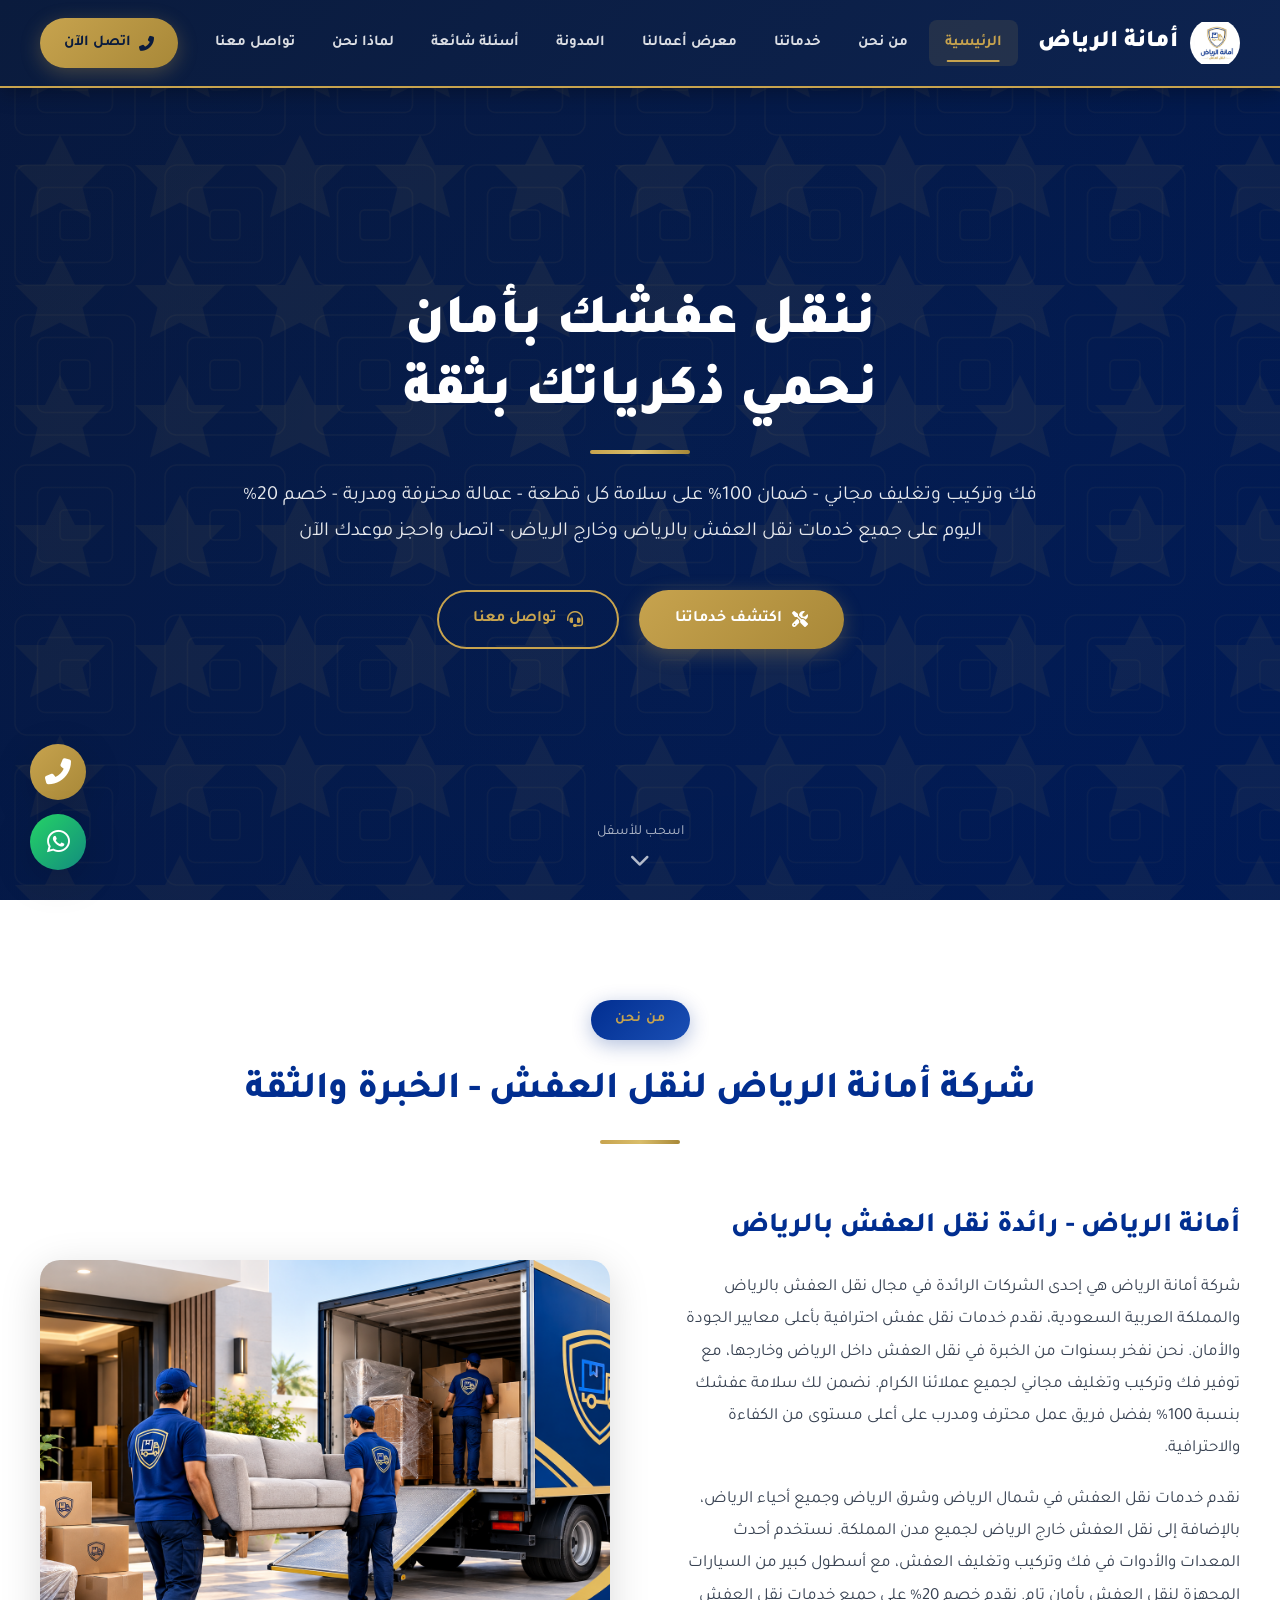
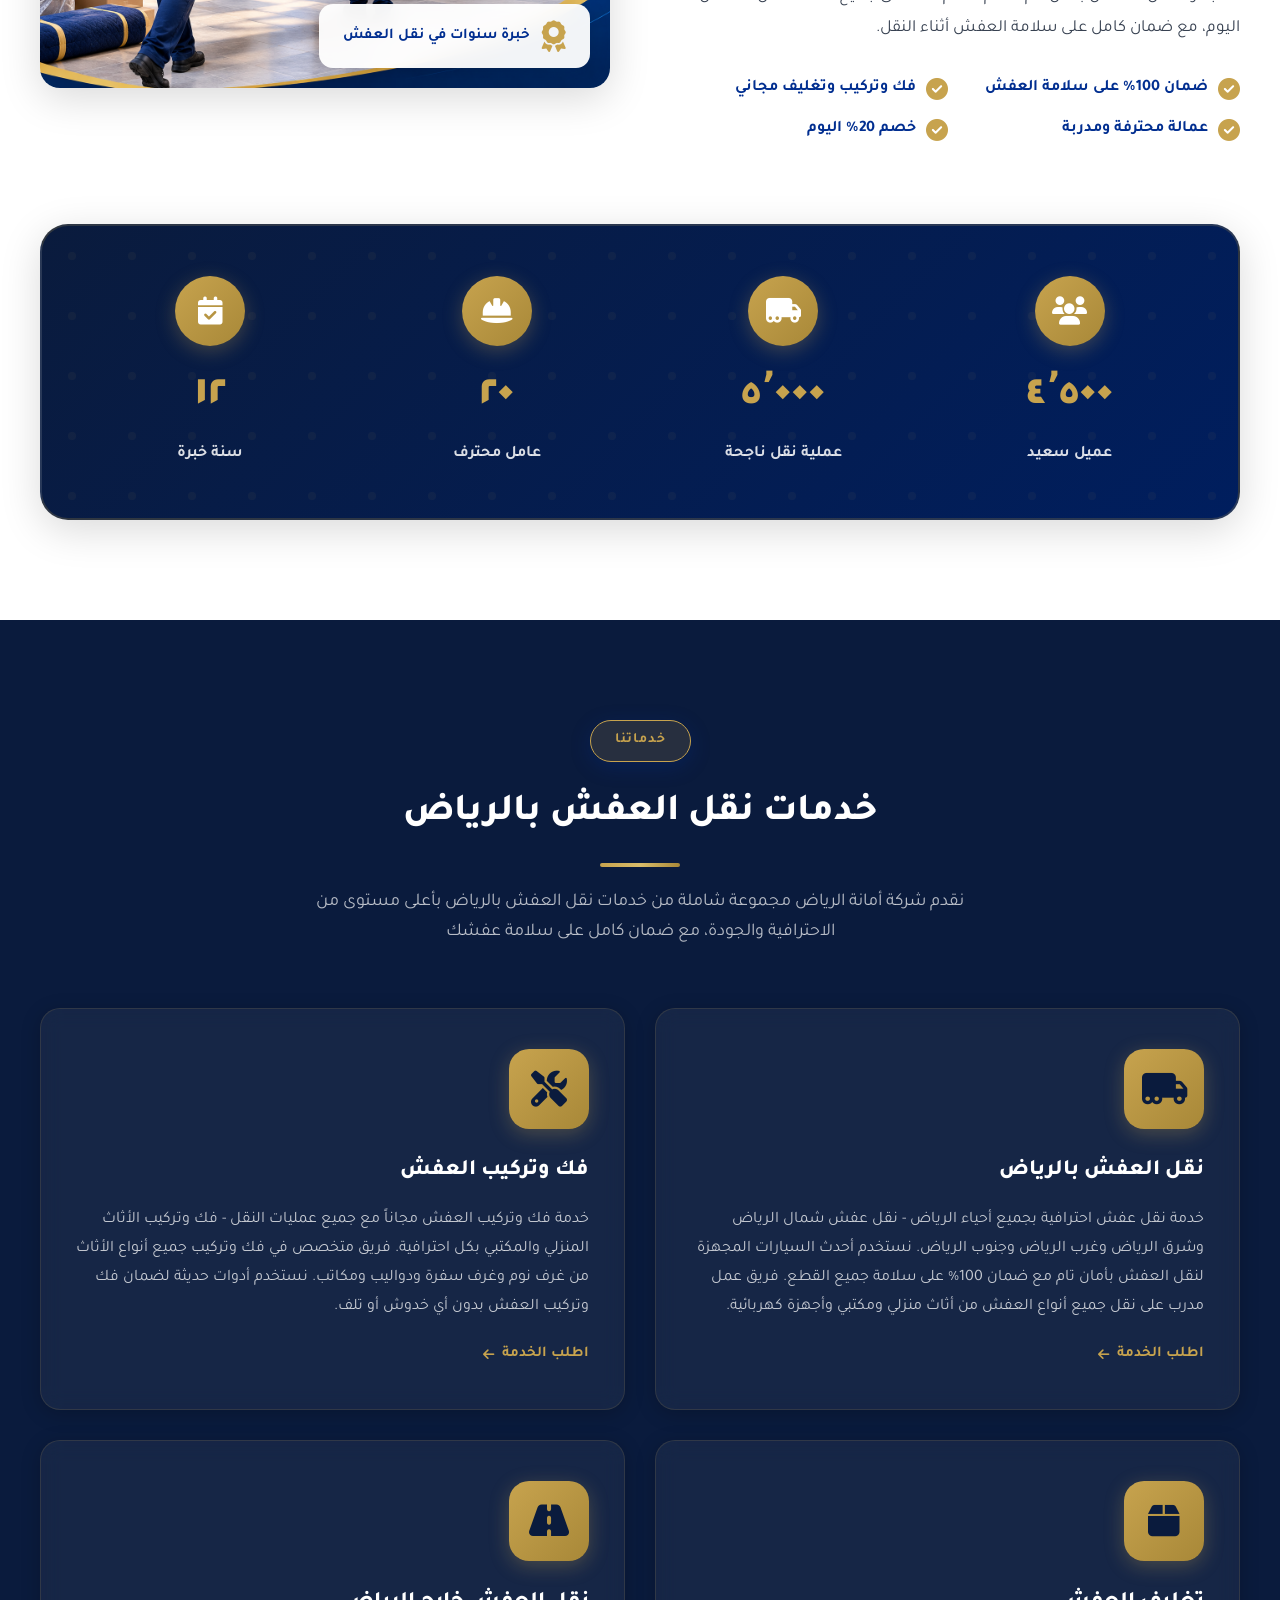
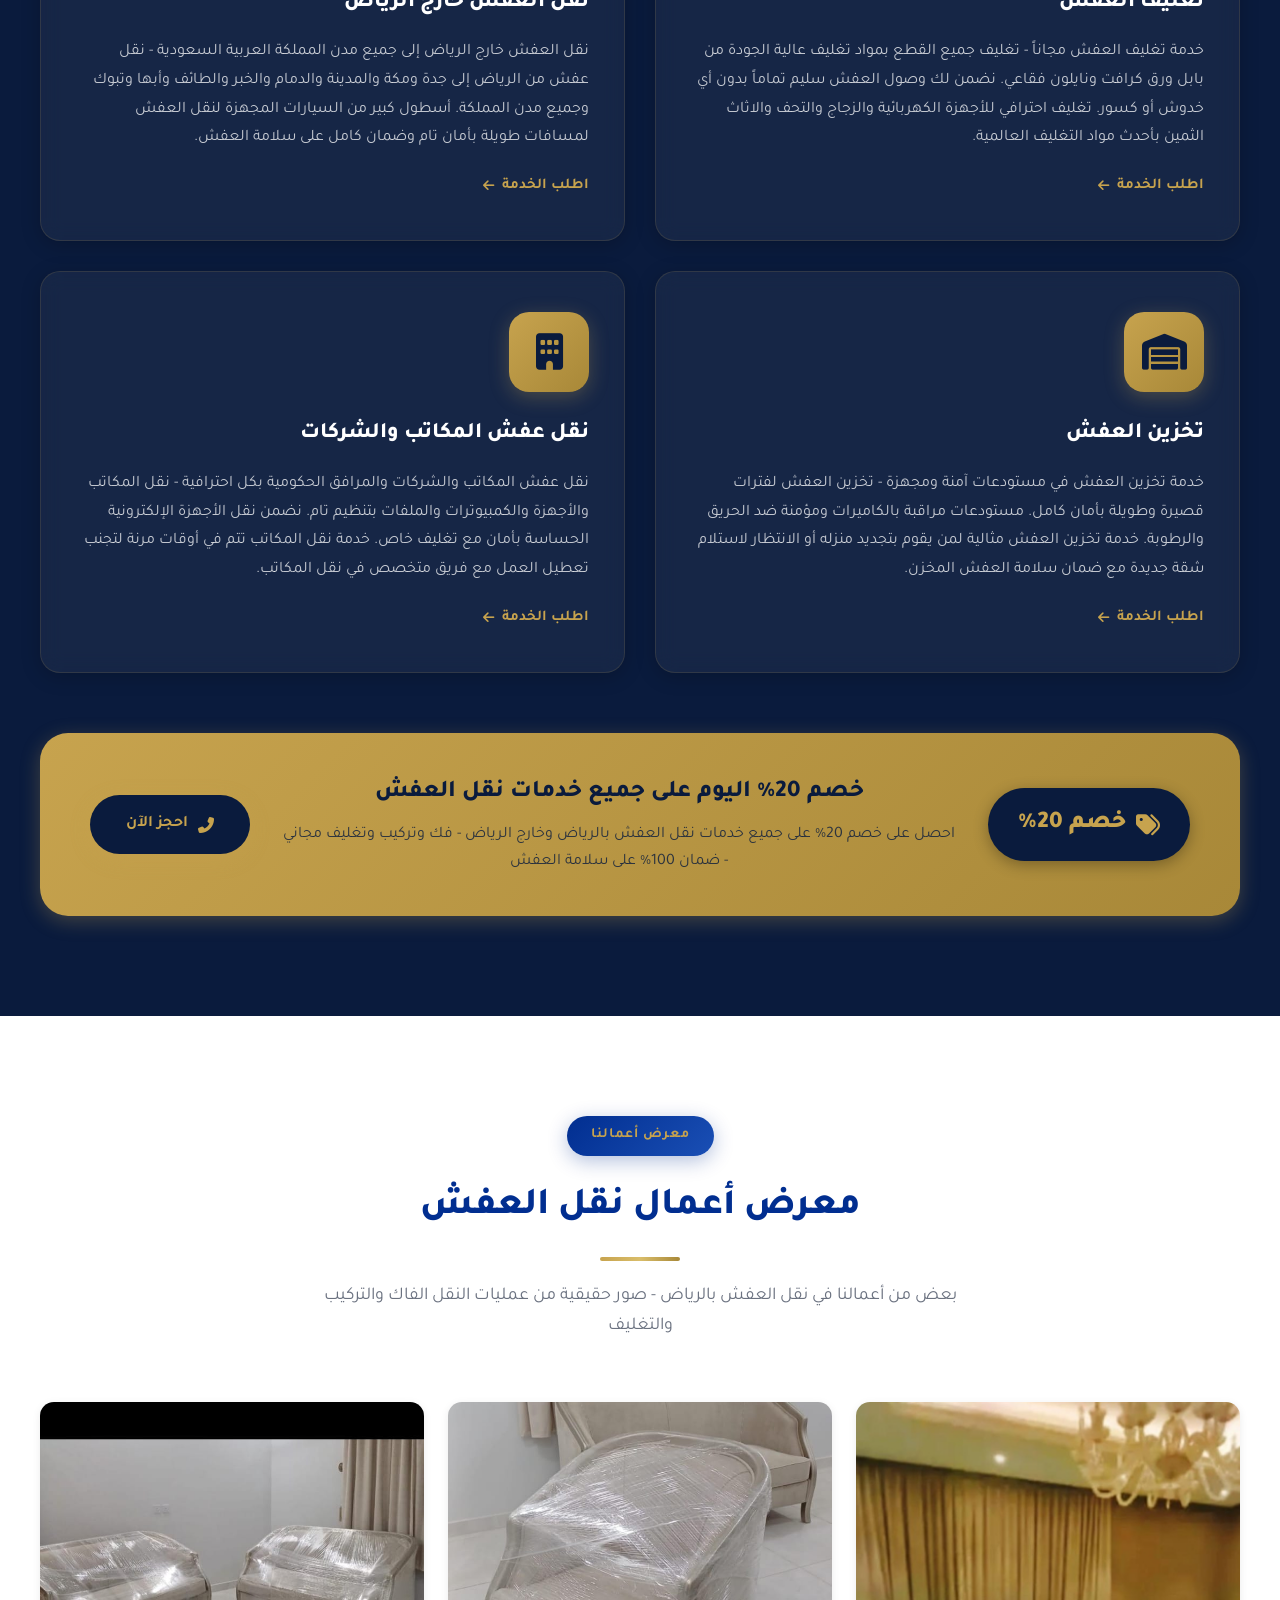
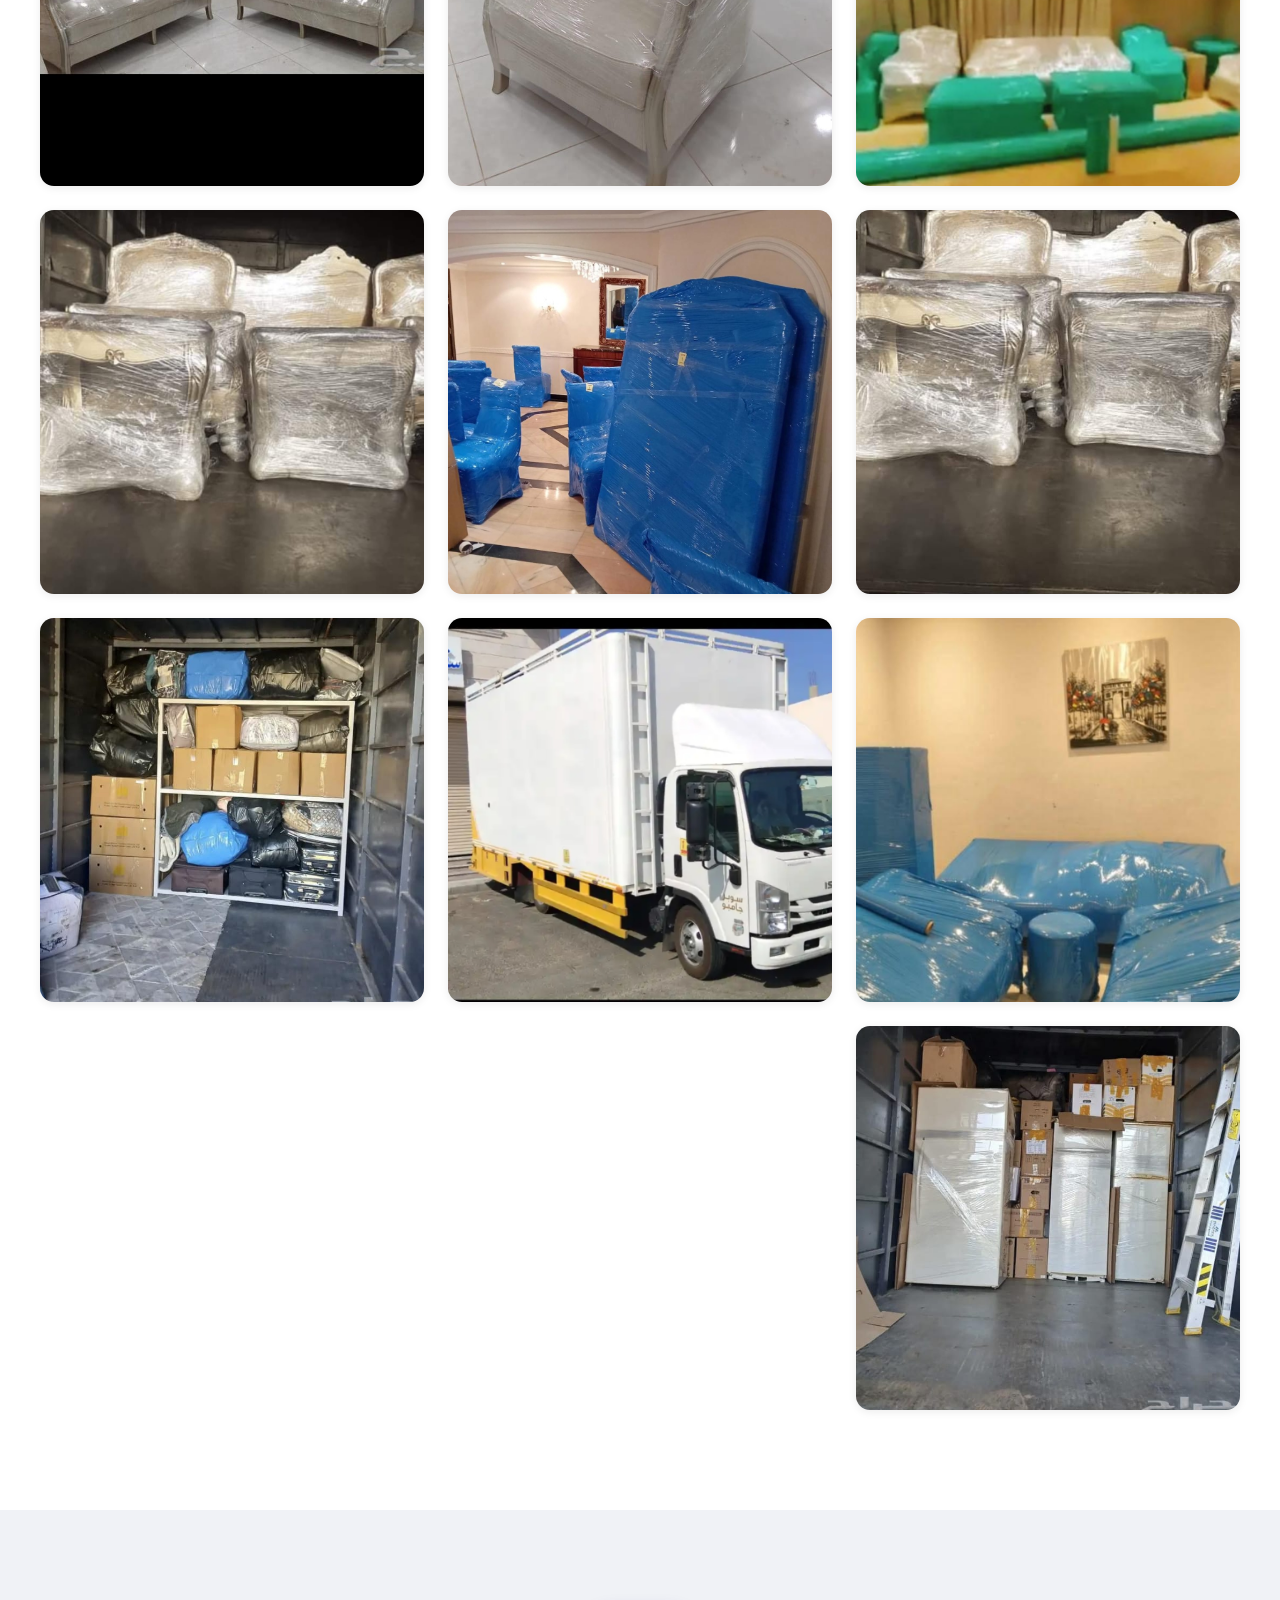
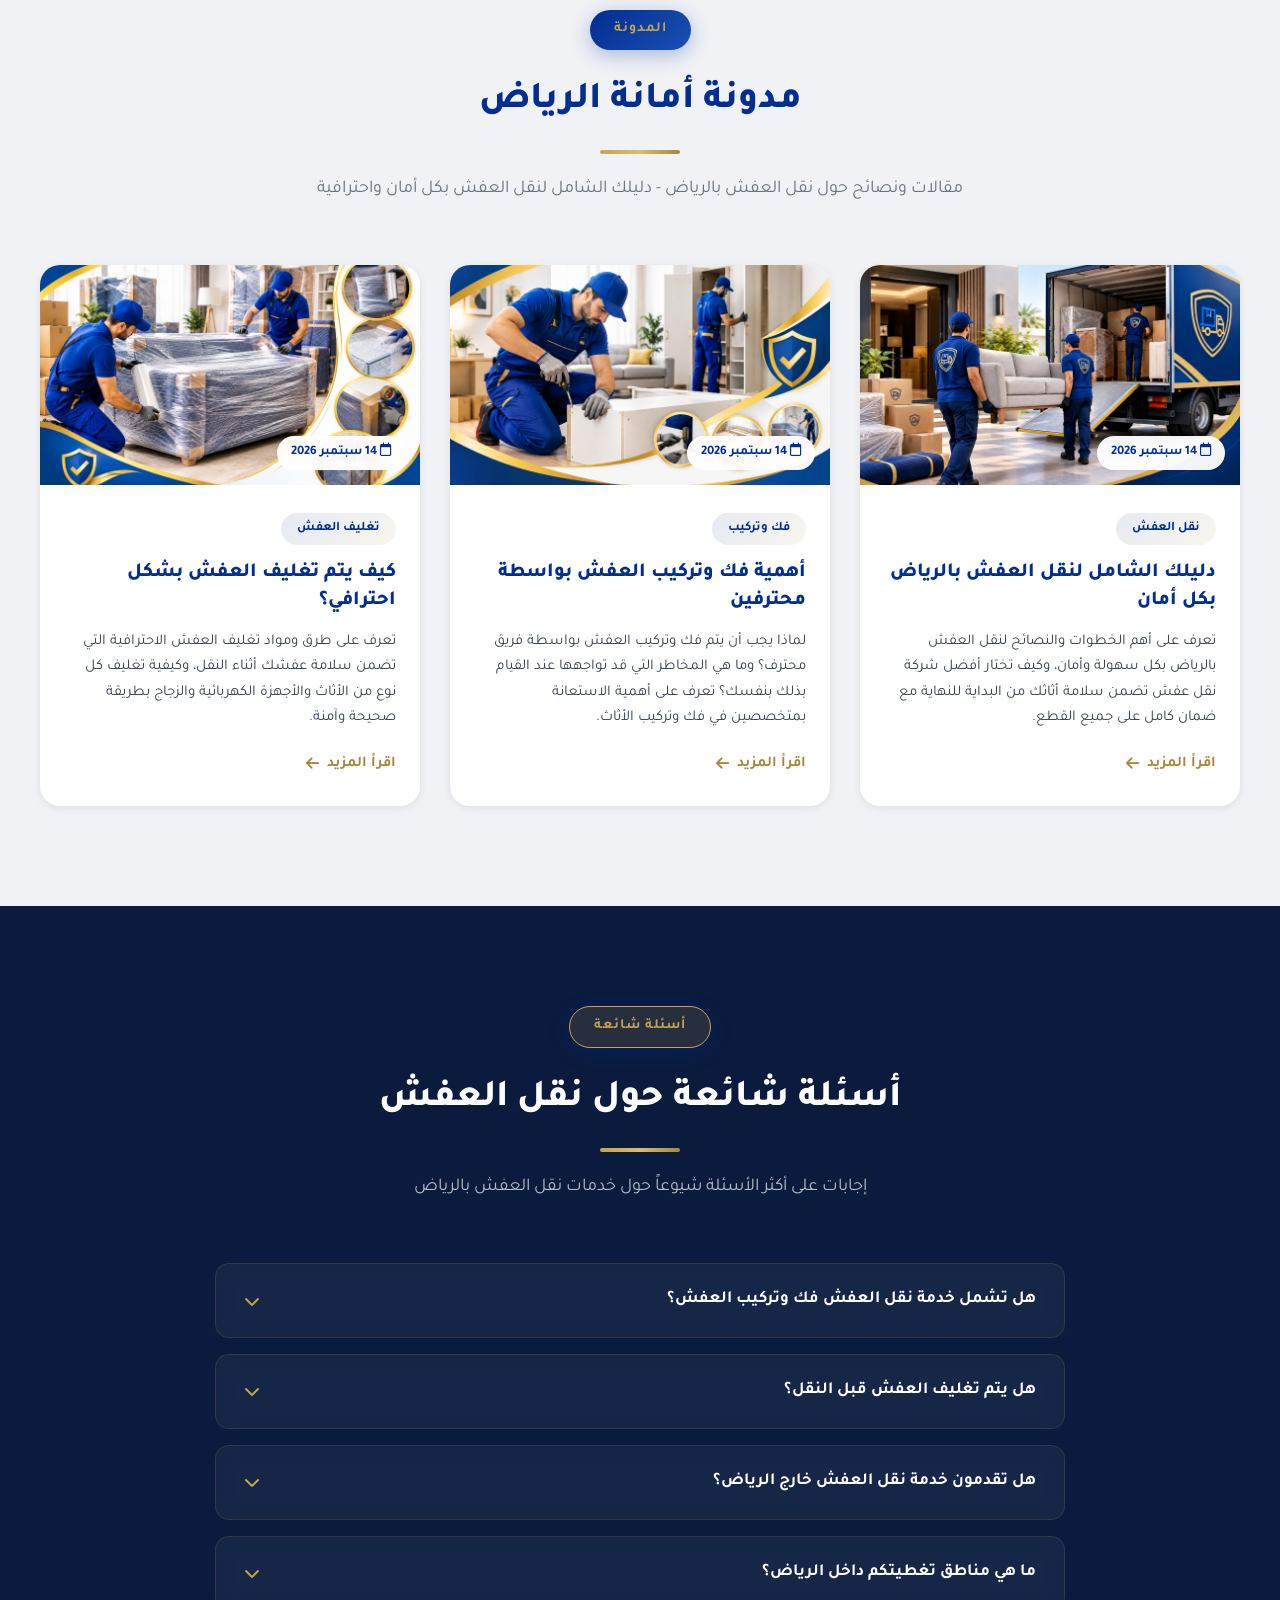
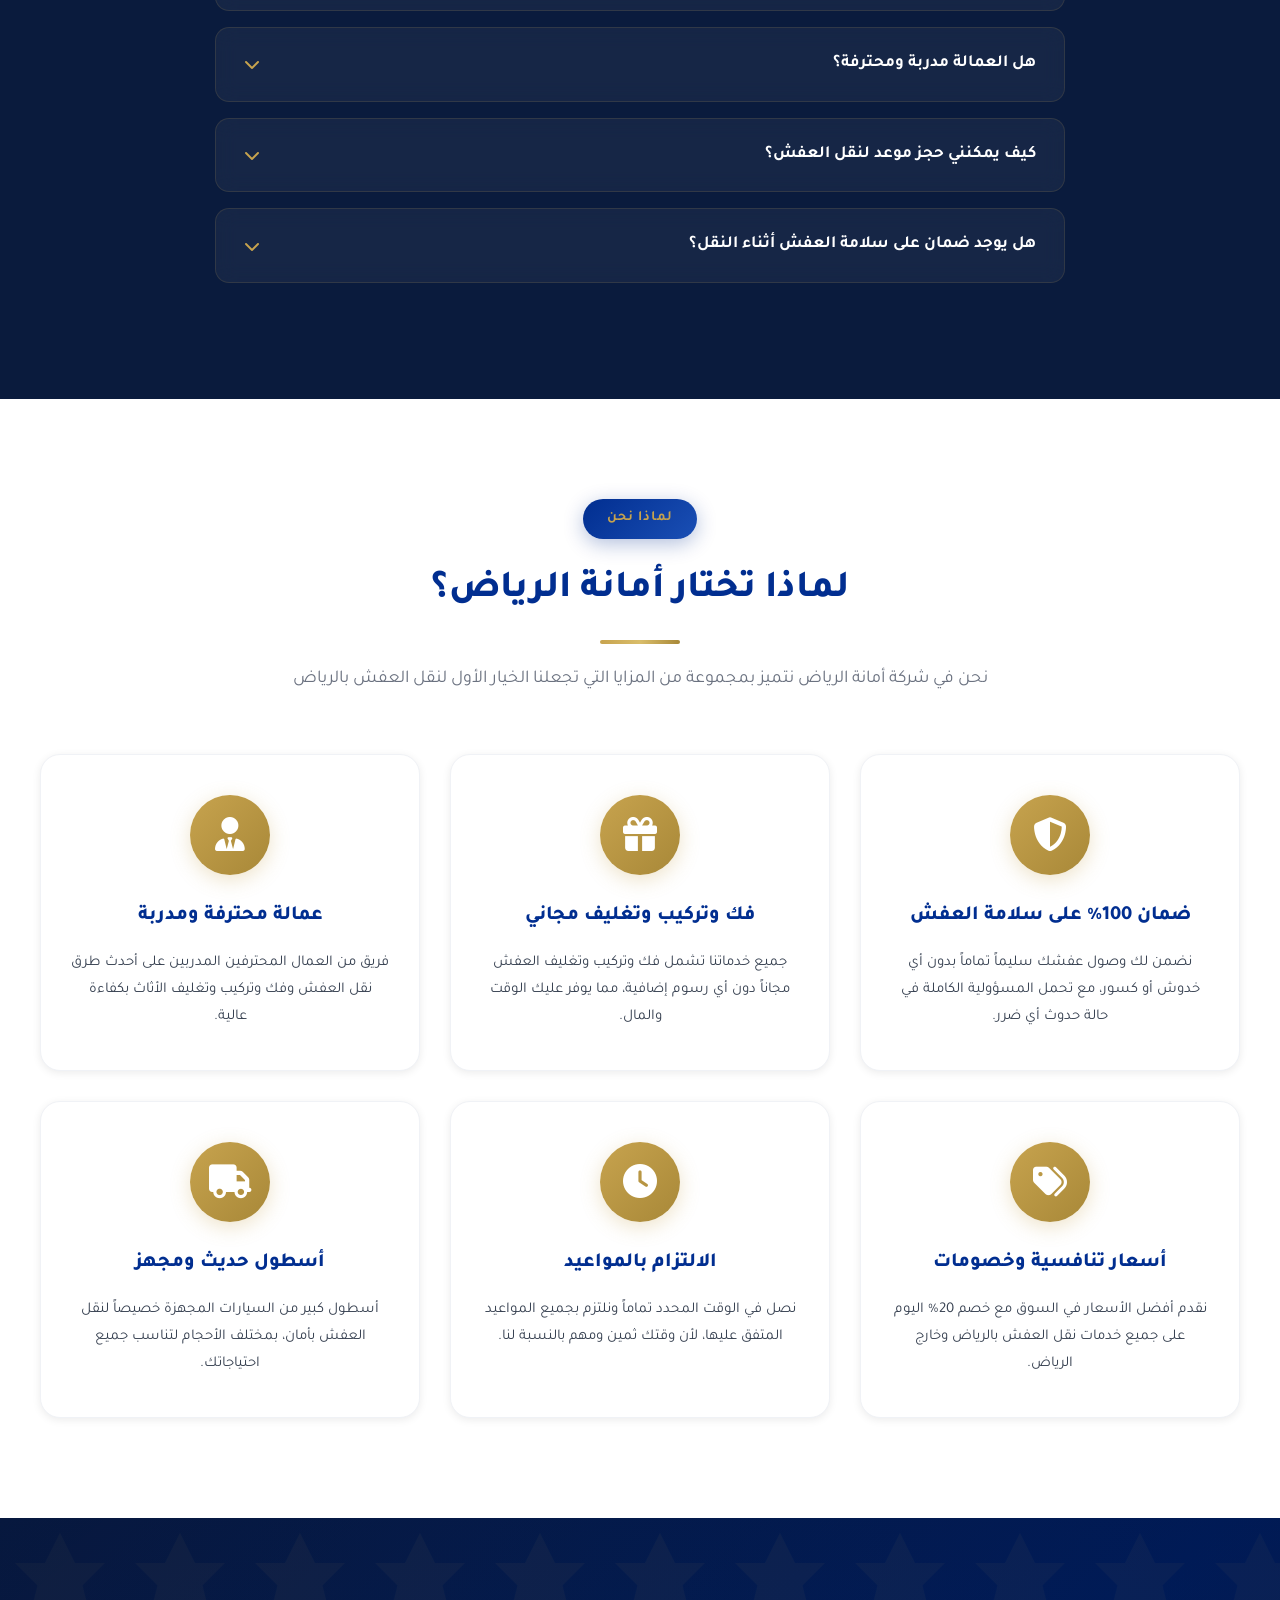
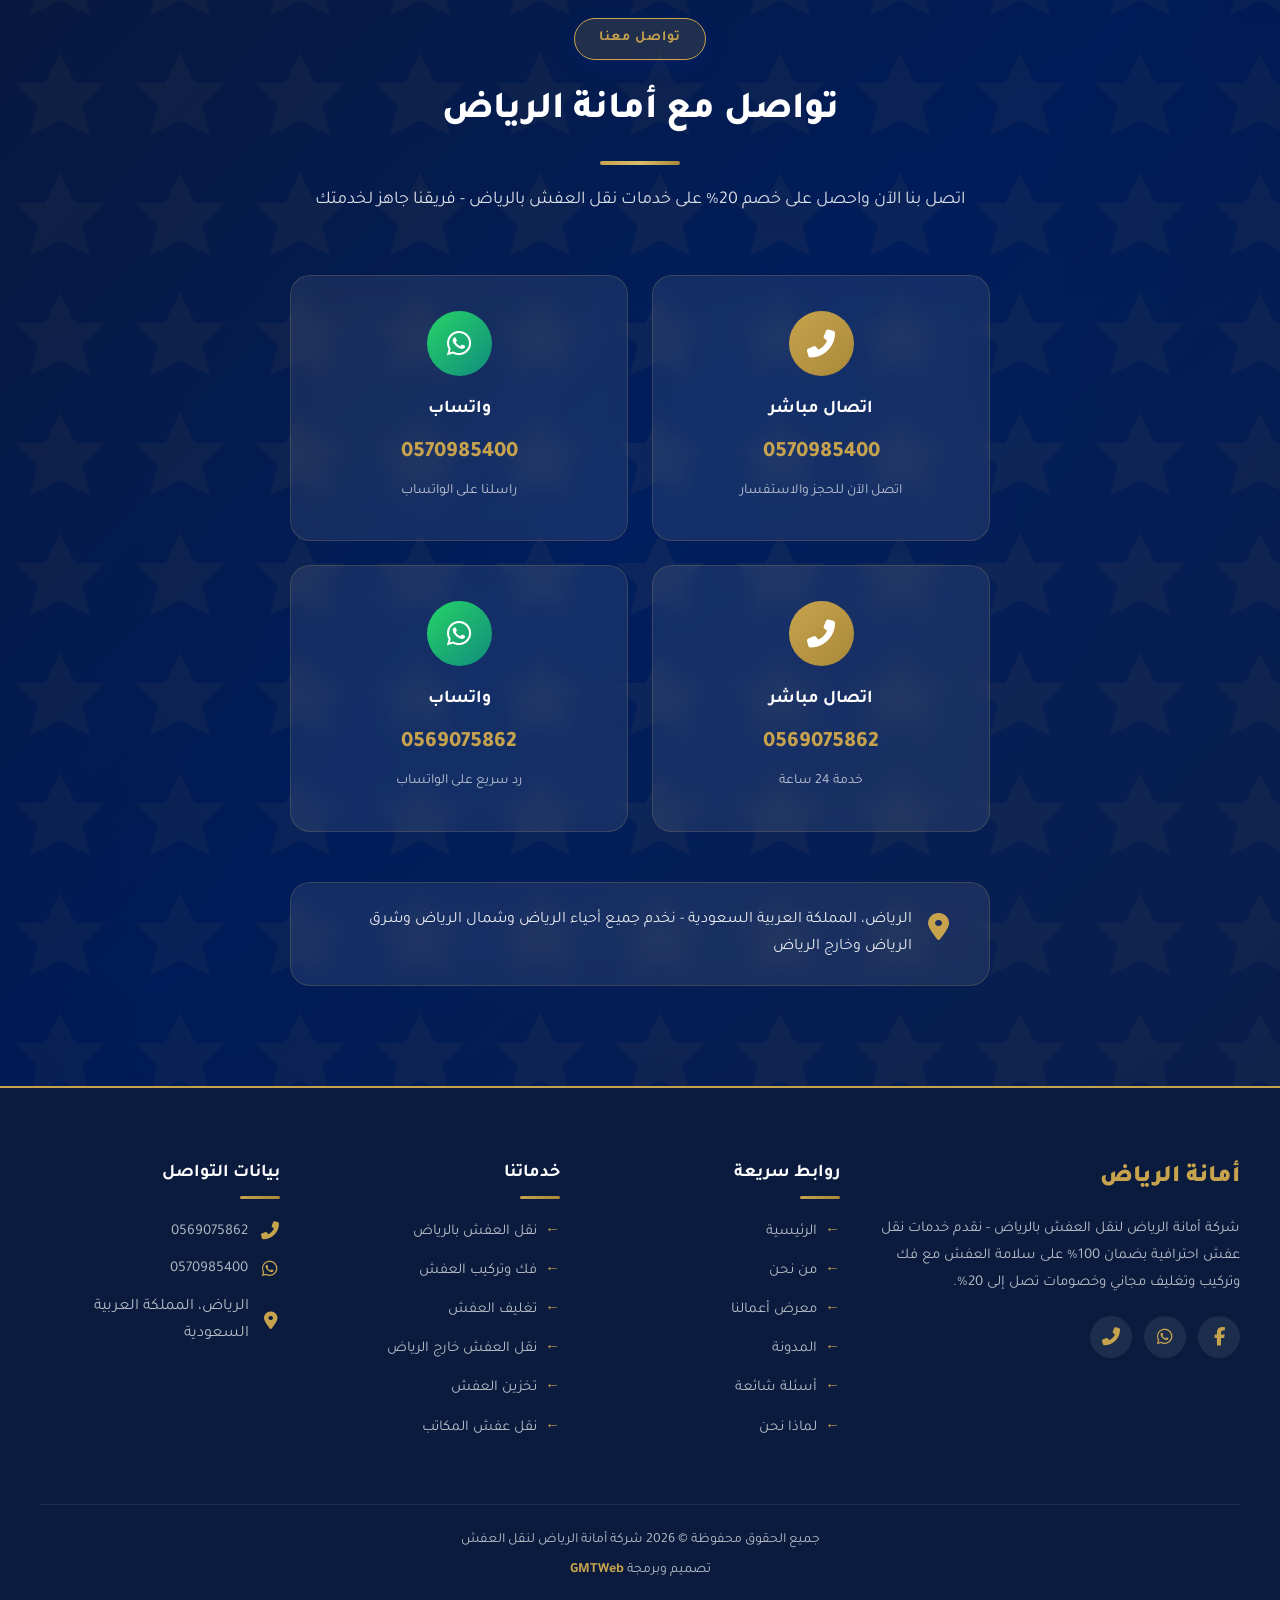
==== commit cd1b0e6f: "message" ====
--- a/index.html
+++ b/index.html
@@ -23,7 +23,7 @@
 
 <div class="float-buttons">
 <a href="tel:0569075862" class="float-btn float-call" aria-label="اتصال"><i class="fas fa-phone-alt"></i></a>
-<a href="https://wa.me/966570985400" target="_blank" class="float-btn float-whatsapp" aria-label="واتساب"><i class="fab fa-whatsapp"></i></a>
+<a href="https://wa.me/966569075862" target="_blank" class="float-btn float-whatsapp" aria-label="واتساب"><i class="fab fa-whatsapp"></i></a>
 </div>
 
 <header id="header">
@@ -434,10 +434,10 @@
 </div>
 <div class="contact-grid">
 
-<a href="tel:0569075862" class="contact-card">
+<a href="tel:0570985400" class="contact-card">
 <div class="contact-icon"><i class="fas fa-phone-alt"></i></div>
 <h3>اتصال مباشر</h3>
-<p>0569075862</p>
+<p>0570985400</p>
 <span>اتصل الآن للحجز والاستفسار</span>
 </a>
 
@@ -455,10 +455,10 @@
 <span>خدمة 24 ساعة</span>
 </a>
 
-<a href="https://wa.me/966570985400" target="_blank" class="contact-card">
+<a href="https://wa.me/966569075862" target="_blank" class="contact-card">
 <div class="contact-icon whatsapp-icon"><i class="fab fa-whatsapp"></i></div>
 <h3>واتساب</h3>
-<p>0570985400</p>
+<p>0569075862</p>
 <span>رد سريع على الواتساب</span>
 </a>
 
@@ -469,7 +469,6 @@
 </div>
 </div>
 </section>
-
 <footer class="footer">
 <div class="container">
 <div class="footer-grid">
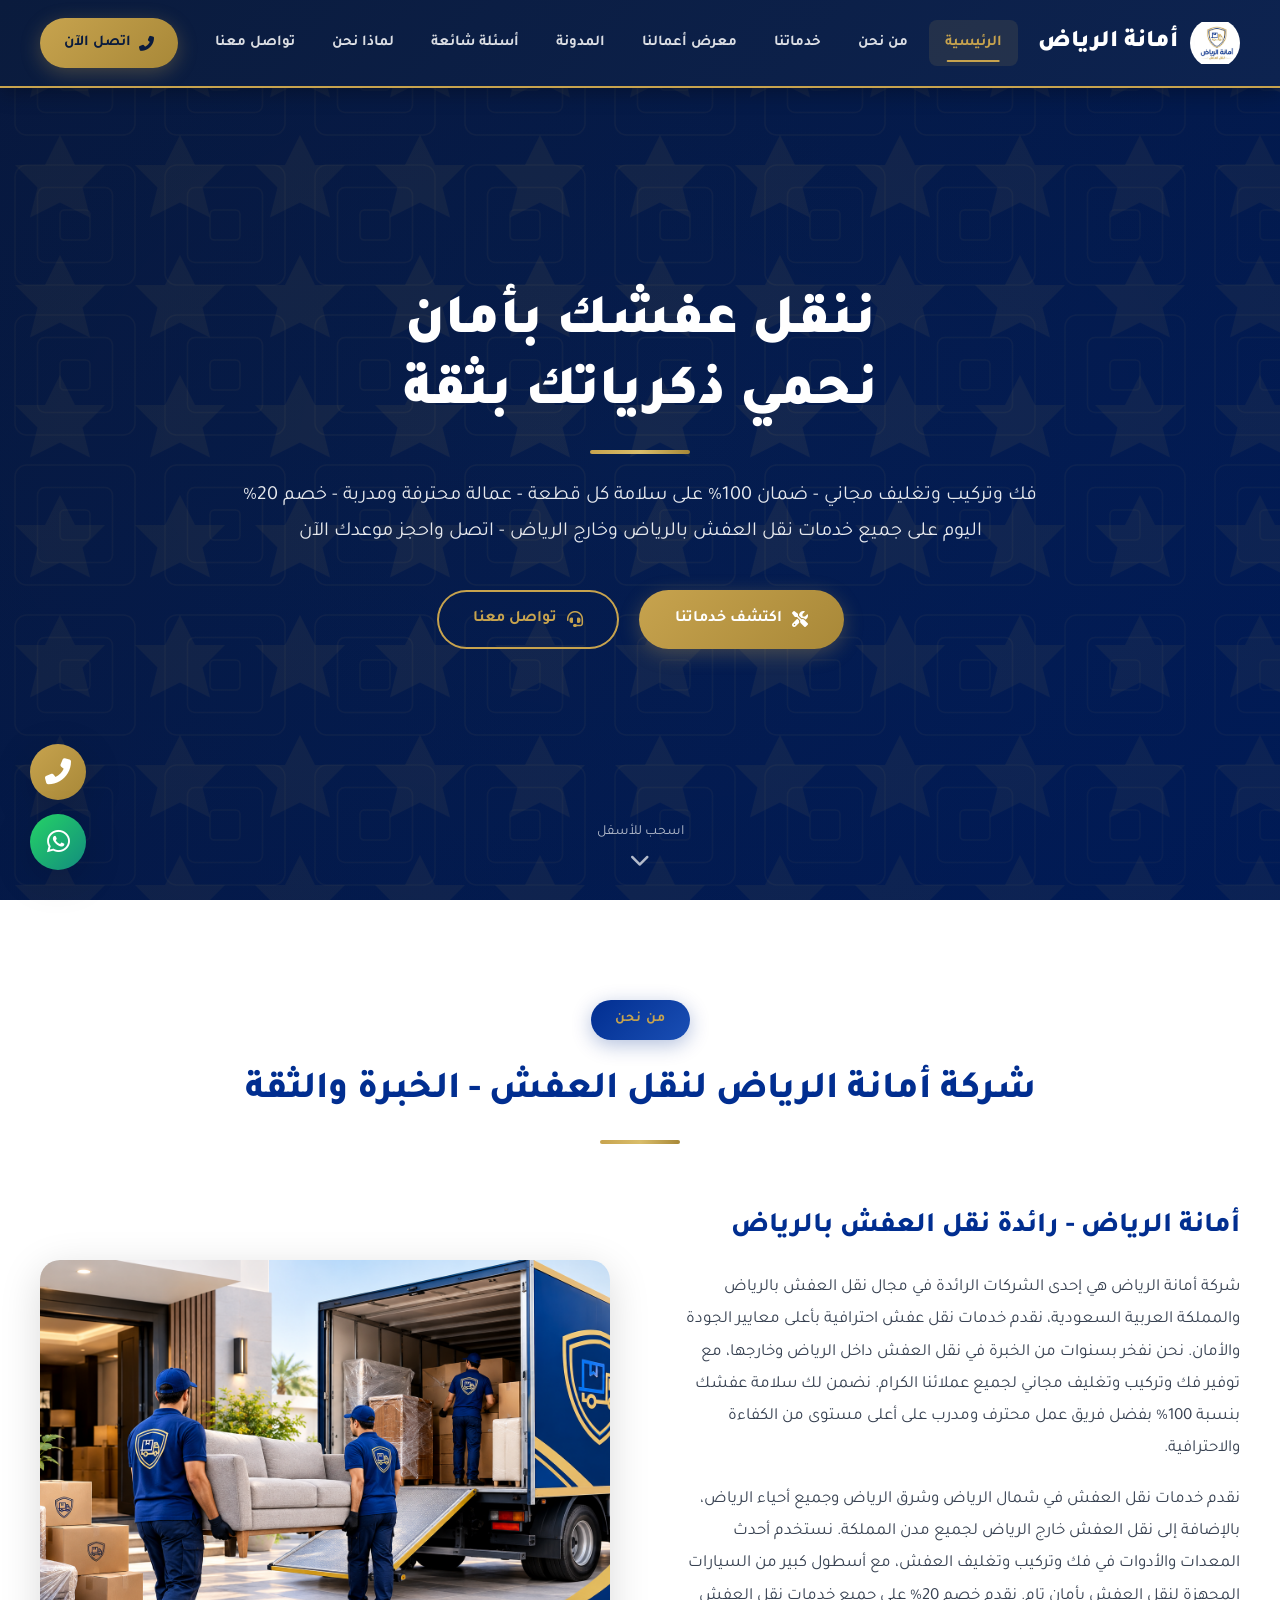
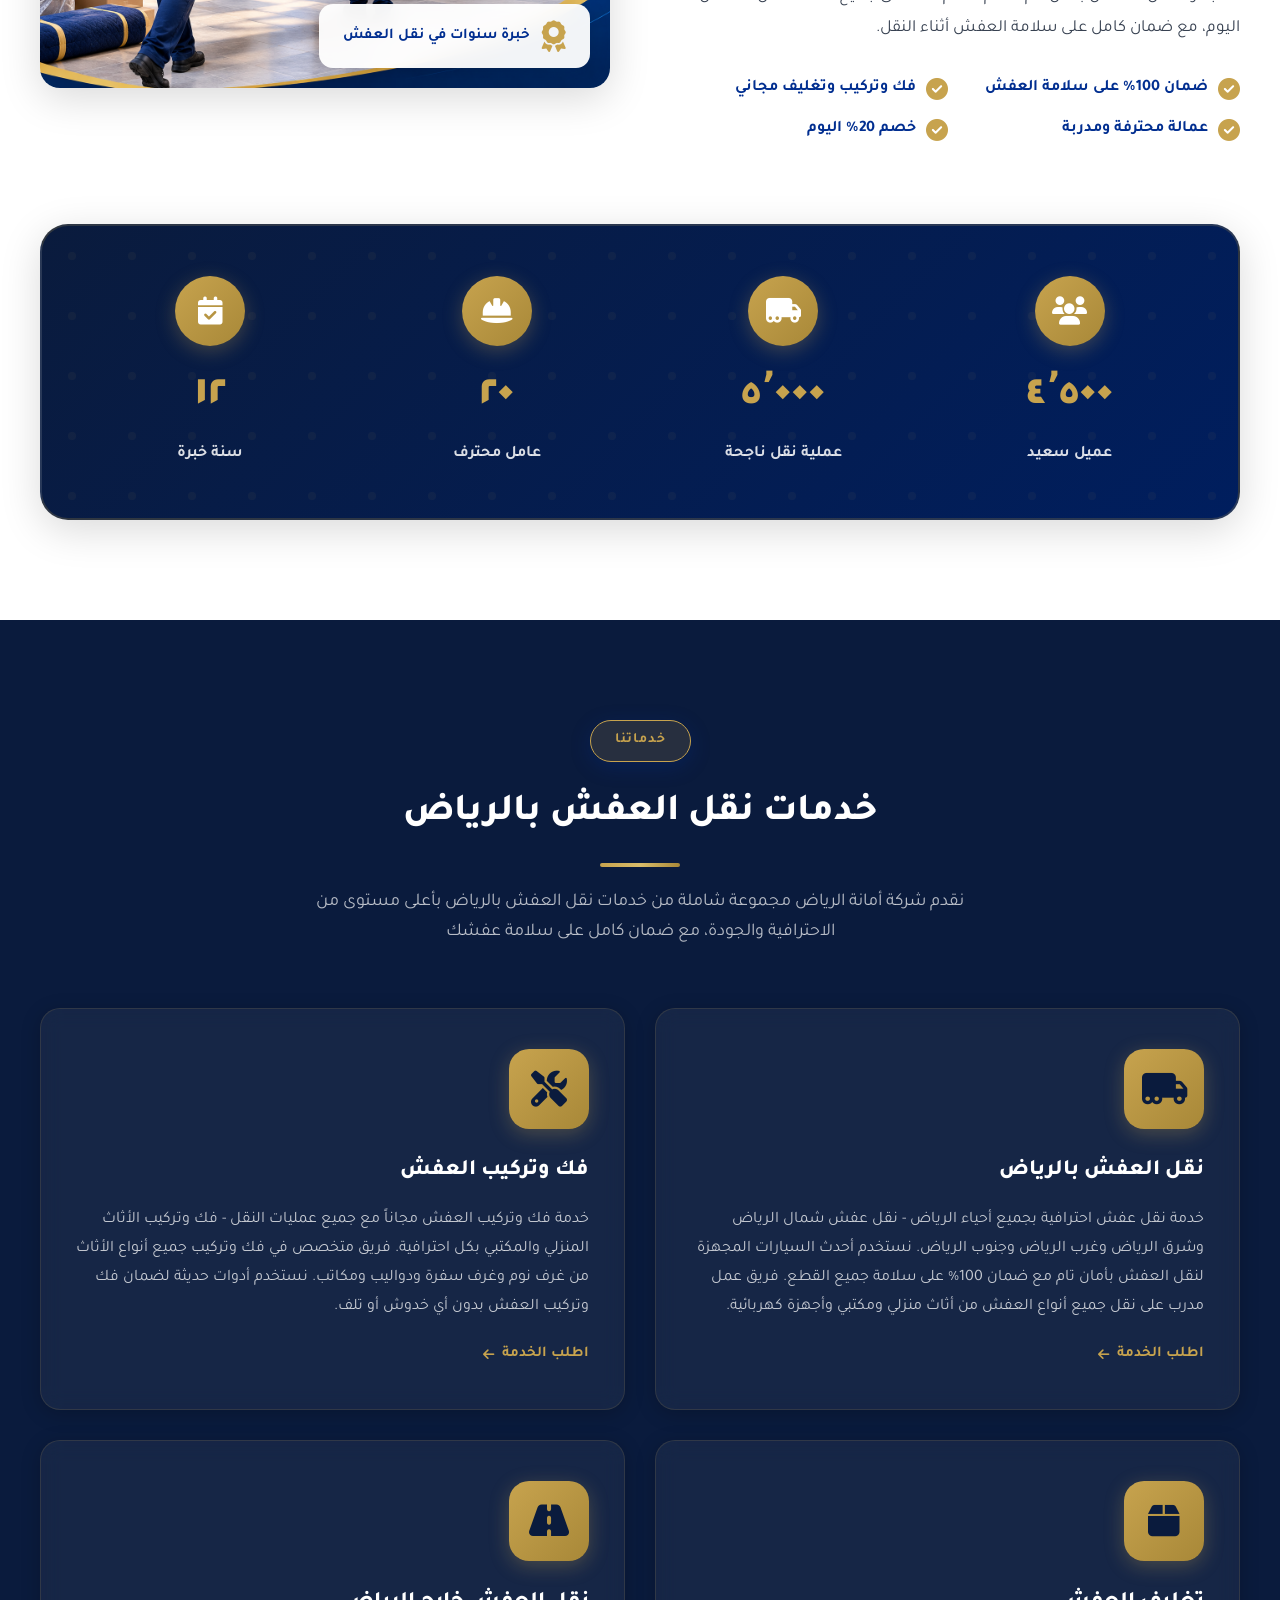
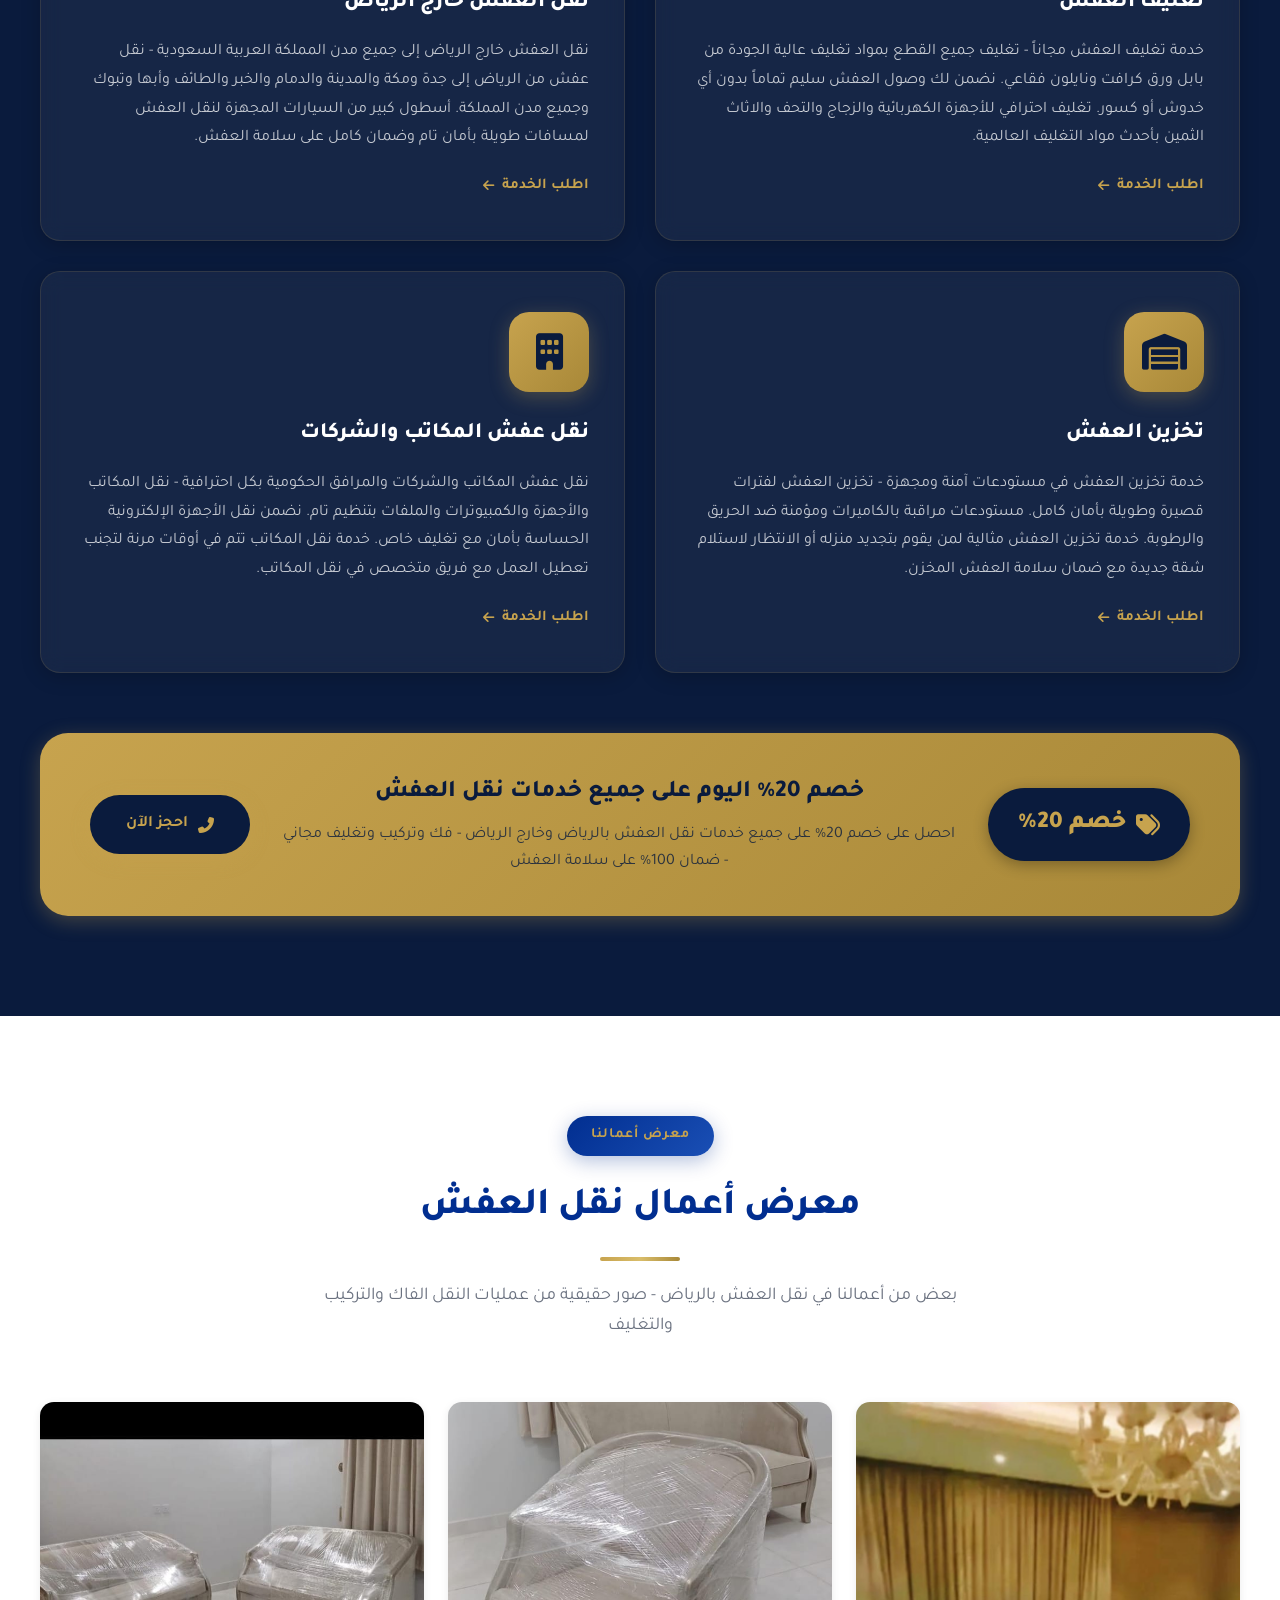
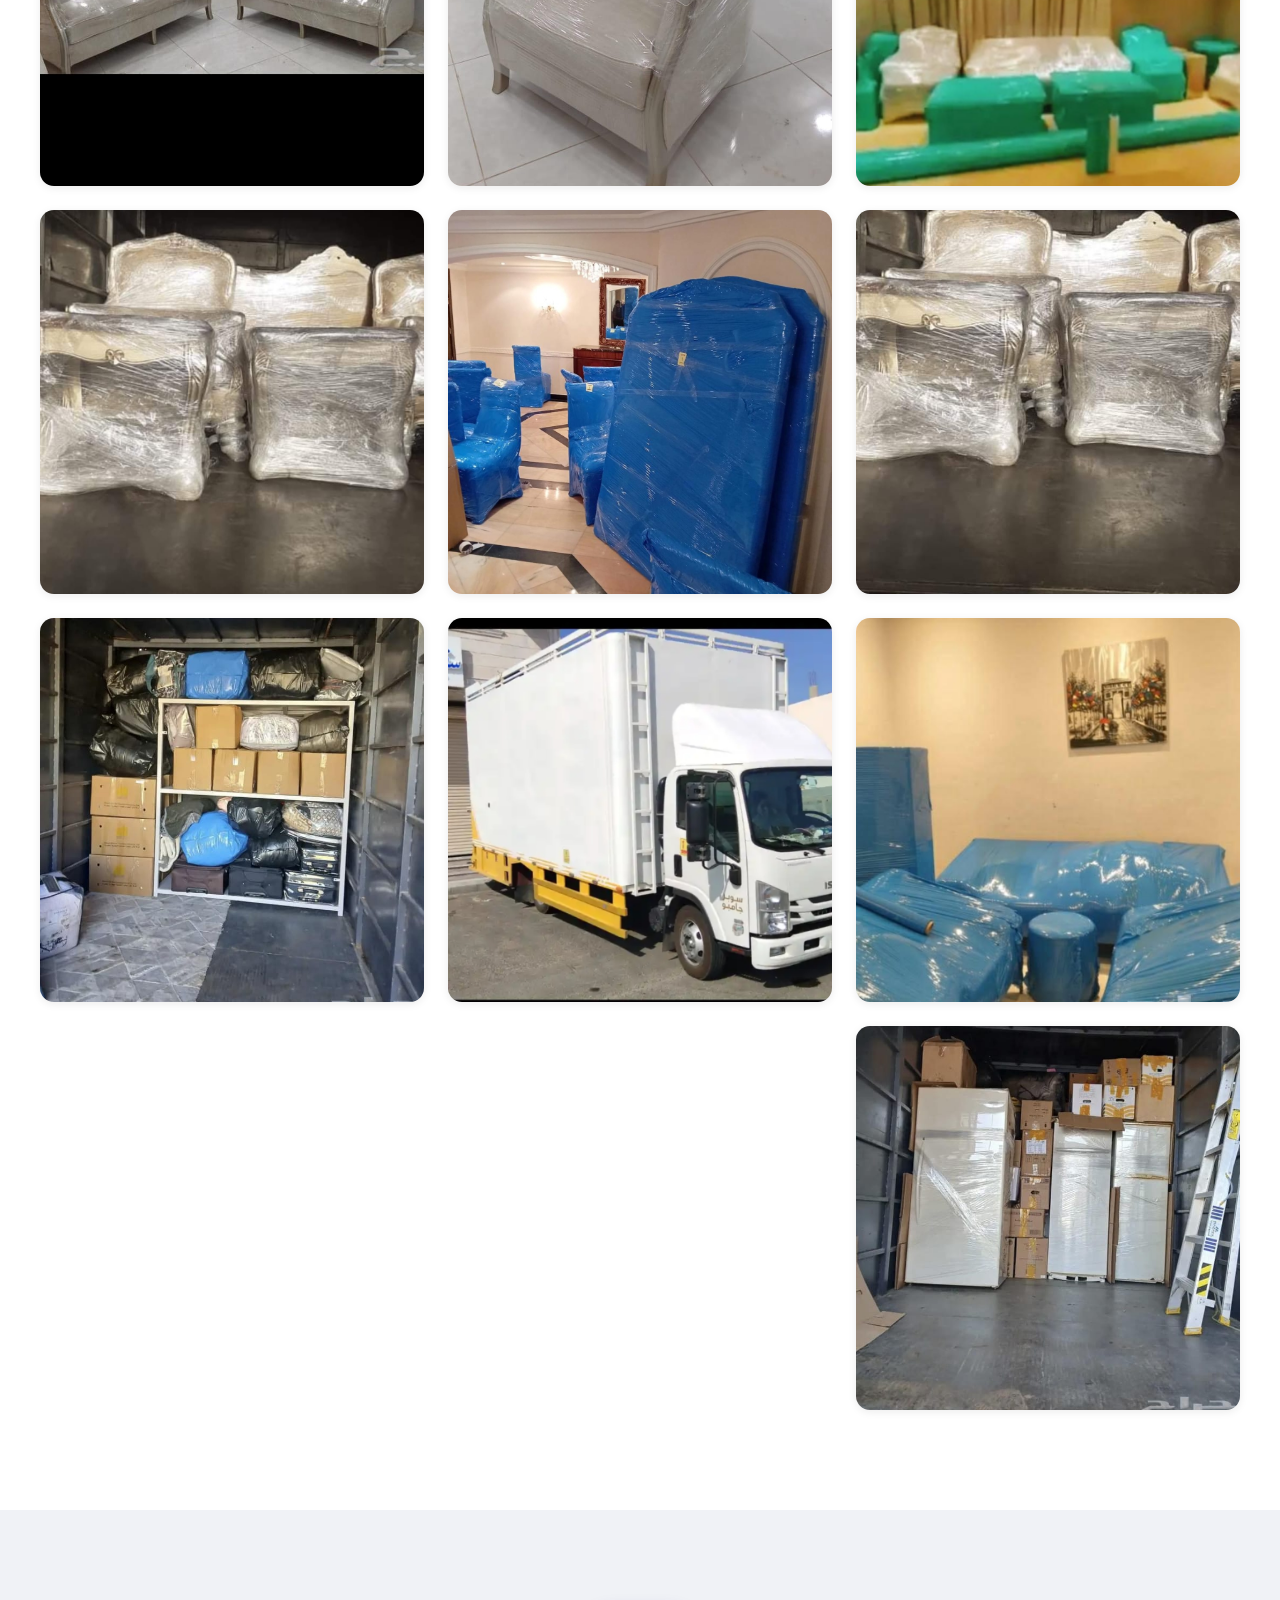
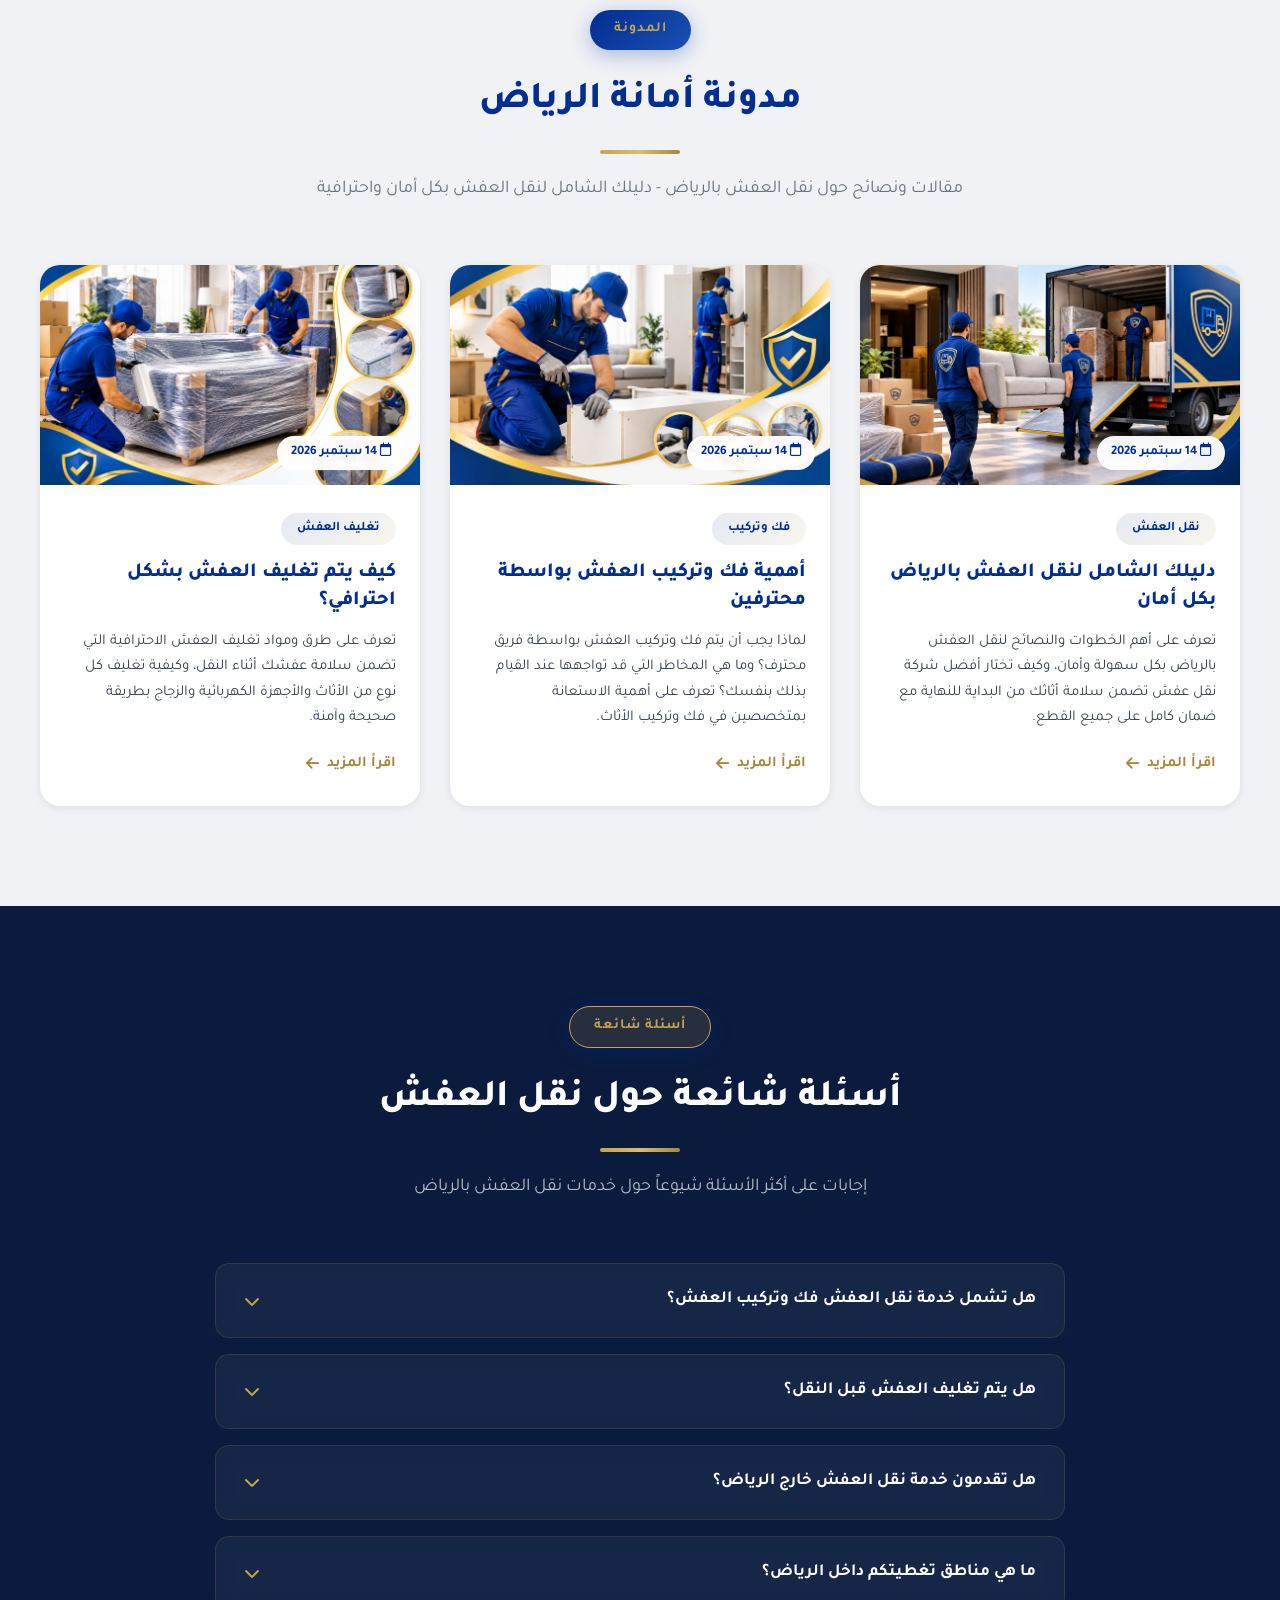
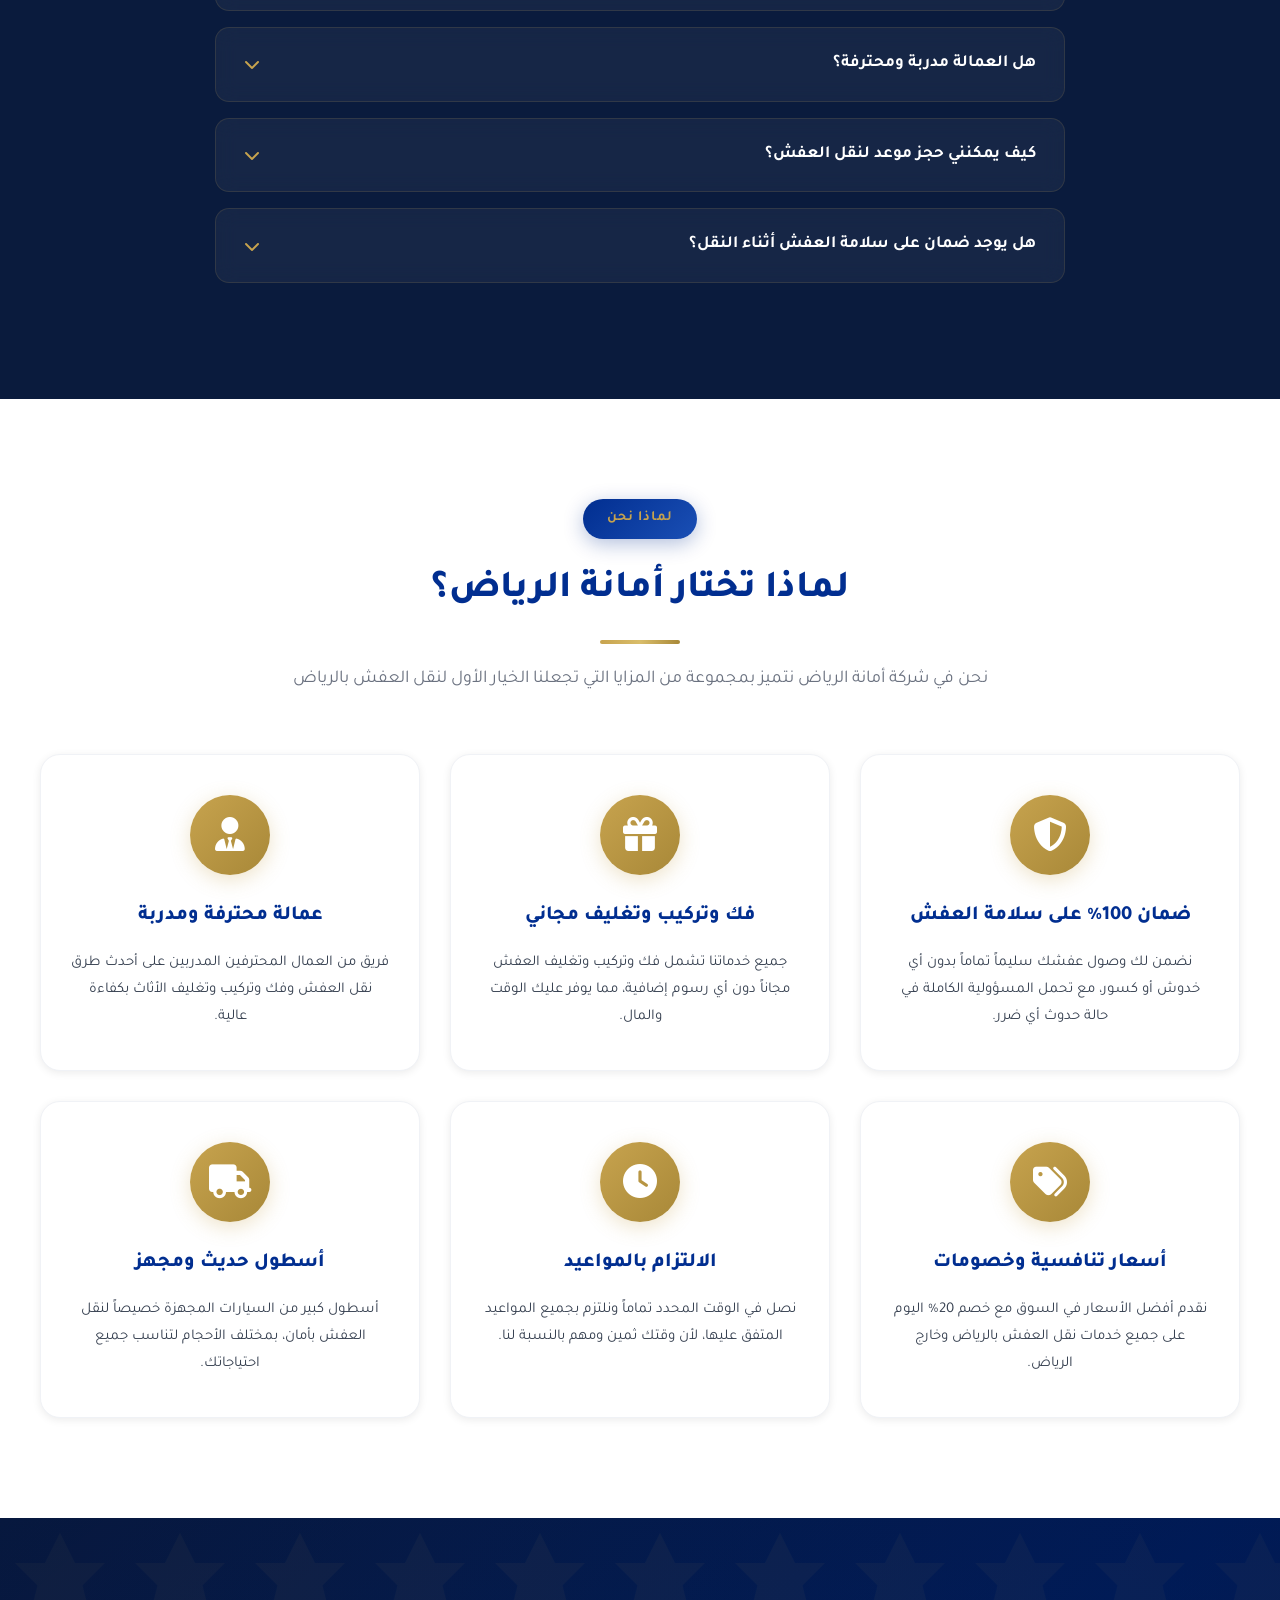
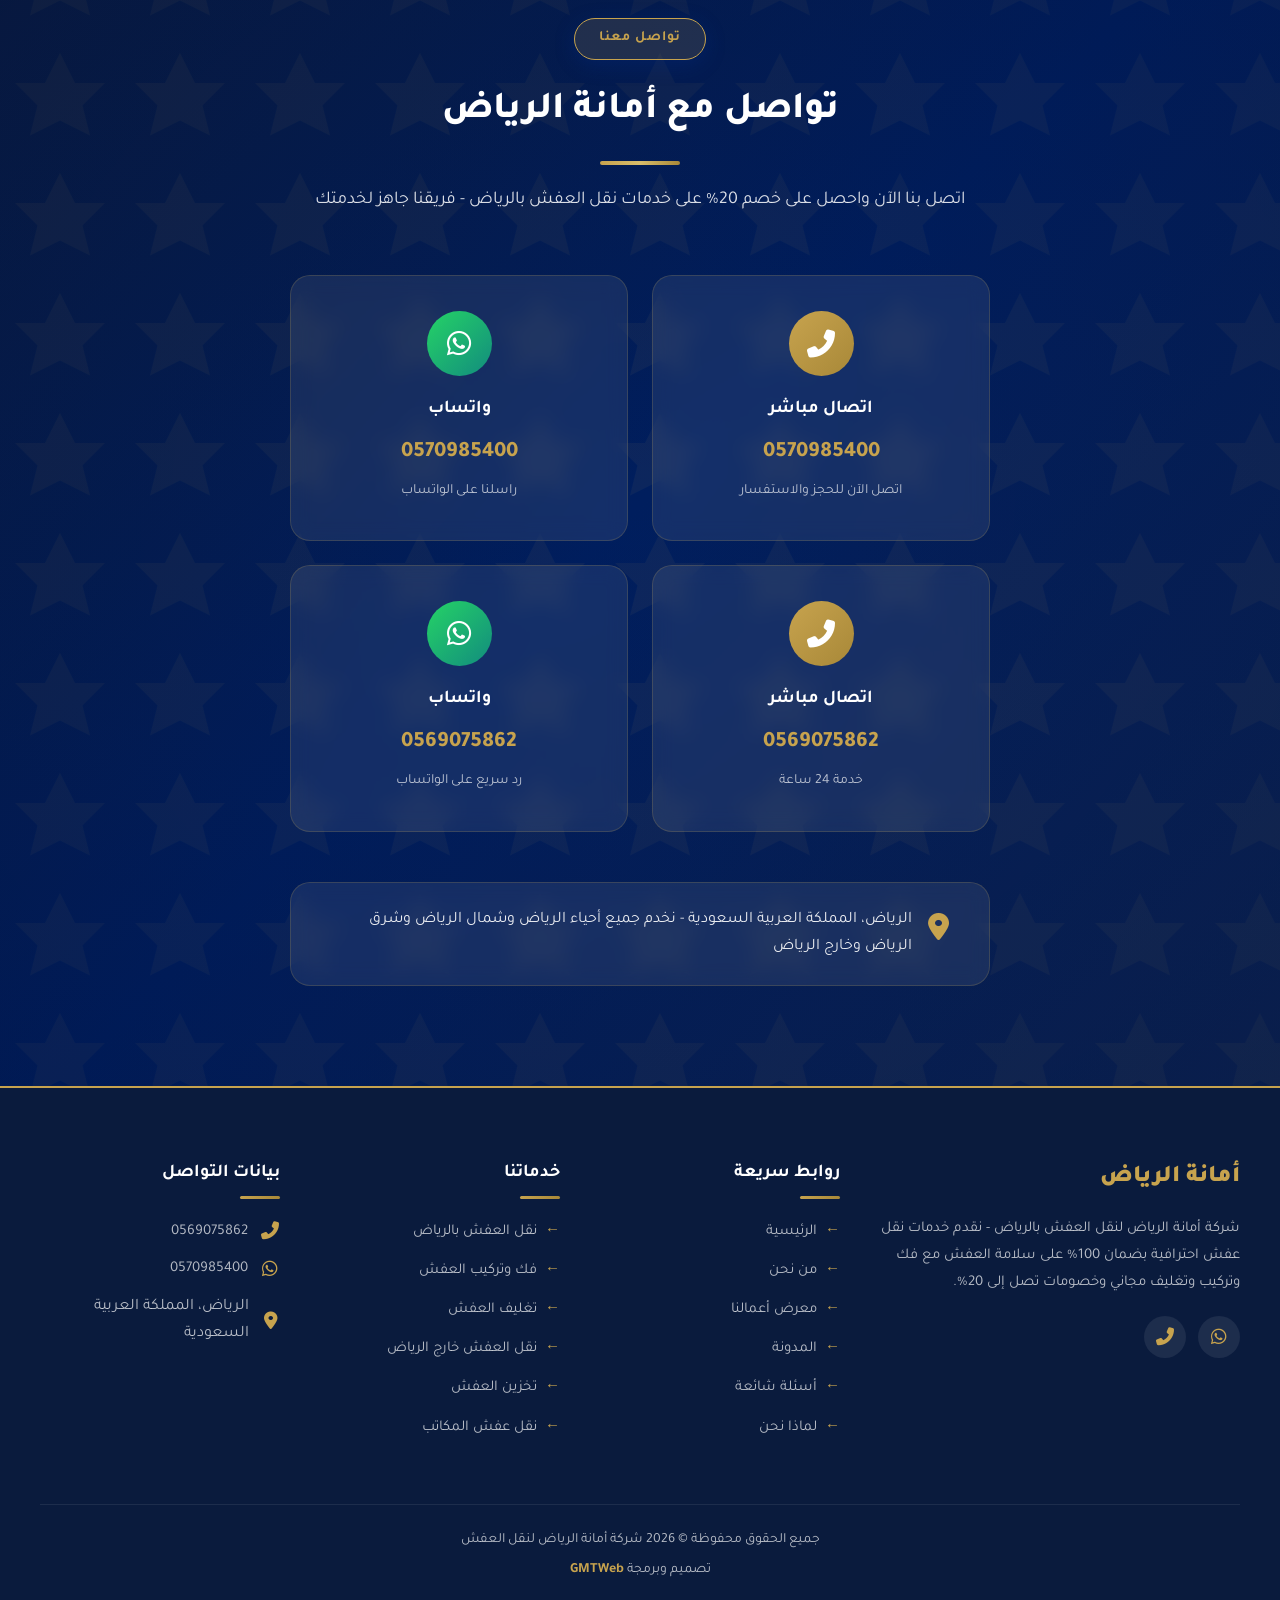
==== commit 266cd327: "message" ====
--- a/index.html
+++ b/index.html
@@ -476,7 +476,6 @@
 <h3 class="footer-logo">أمانة الرياض</h3>
 <p>شركة أمانة الرياض لنقل العفش بالرياض - نقدم خدمات نقل عفش احترافية بضمان 100% على سلامة العفش مع فك وتركيب وتغليف مجاني وخصومات تصل إلى 20%.</p>
 <div class="footer-social">
-<a href="https://www.facebook.com/share/17UzqgSwiu/" target="_blank" aria-label="فيسبوك"><i class="fab fa-facebook-f"></i></a>
 <a href="https://wa.me/966570985400" target="_blank" aria-label="واتساب"><i class="fab fa-whatsapp"></i></a>
 <a href="tel:0569075862" aria-label="اتصال"><i class="fas fa-phone-alt"></i></a>
 </div>
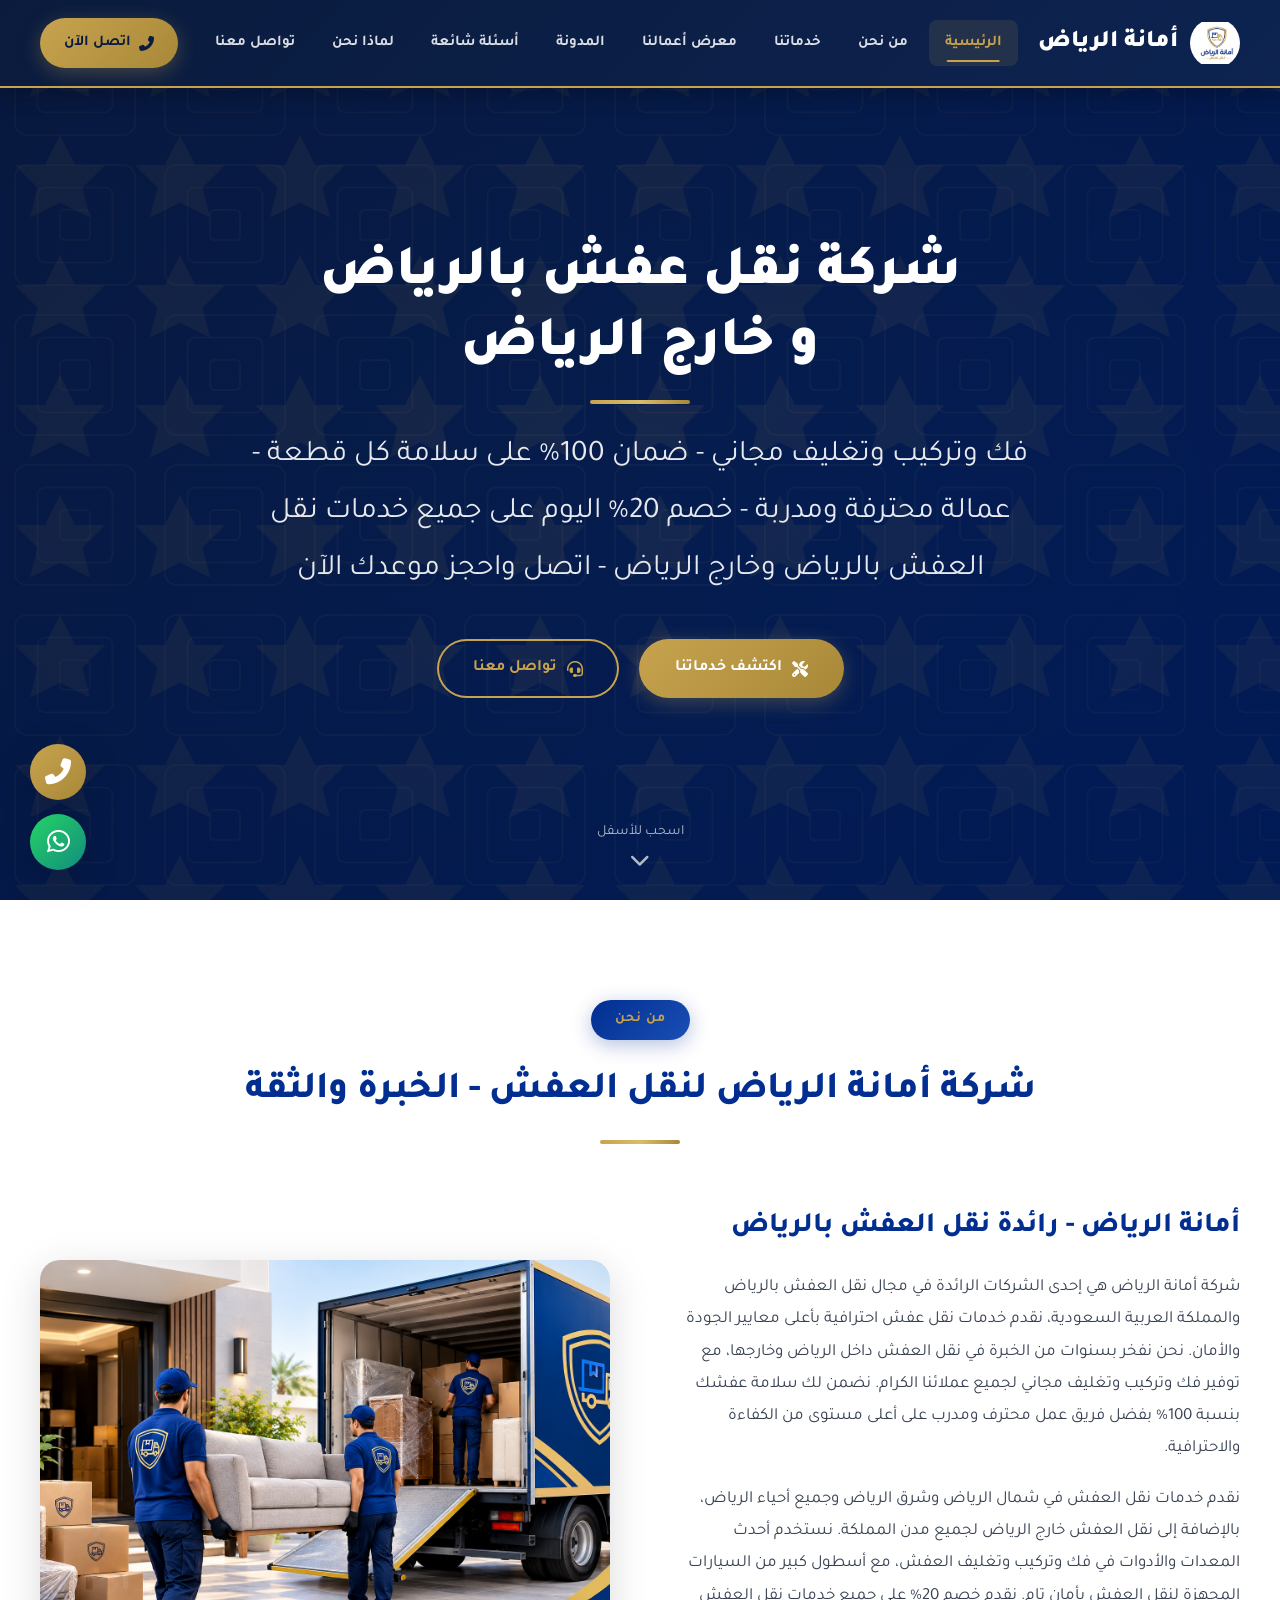
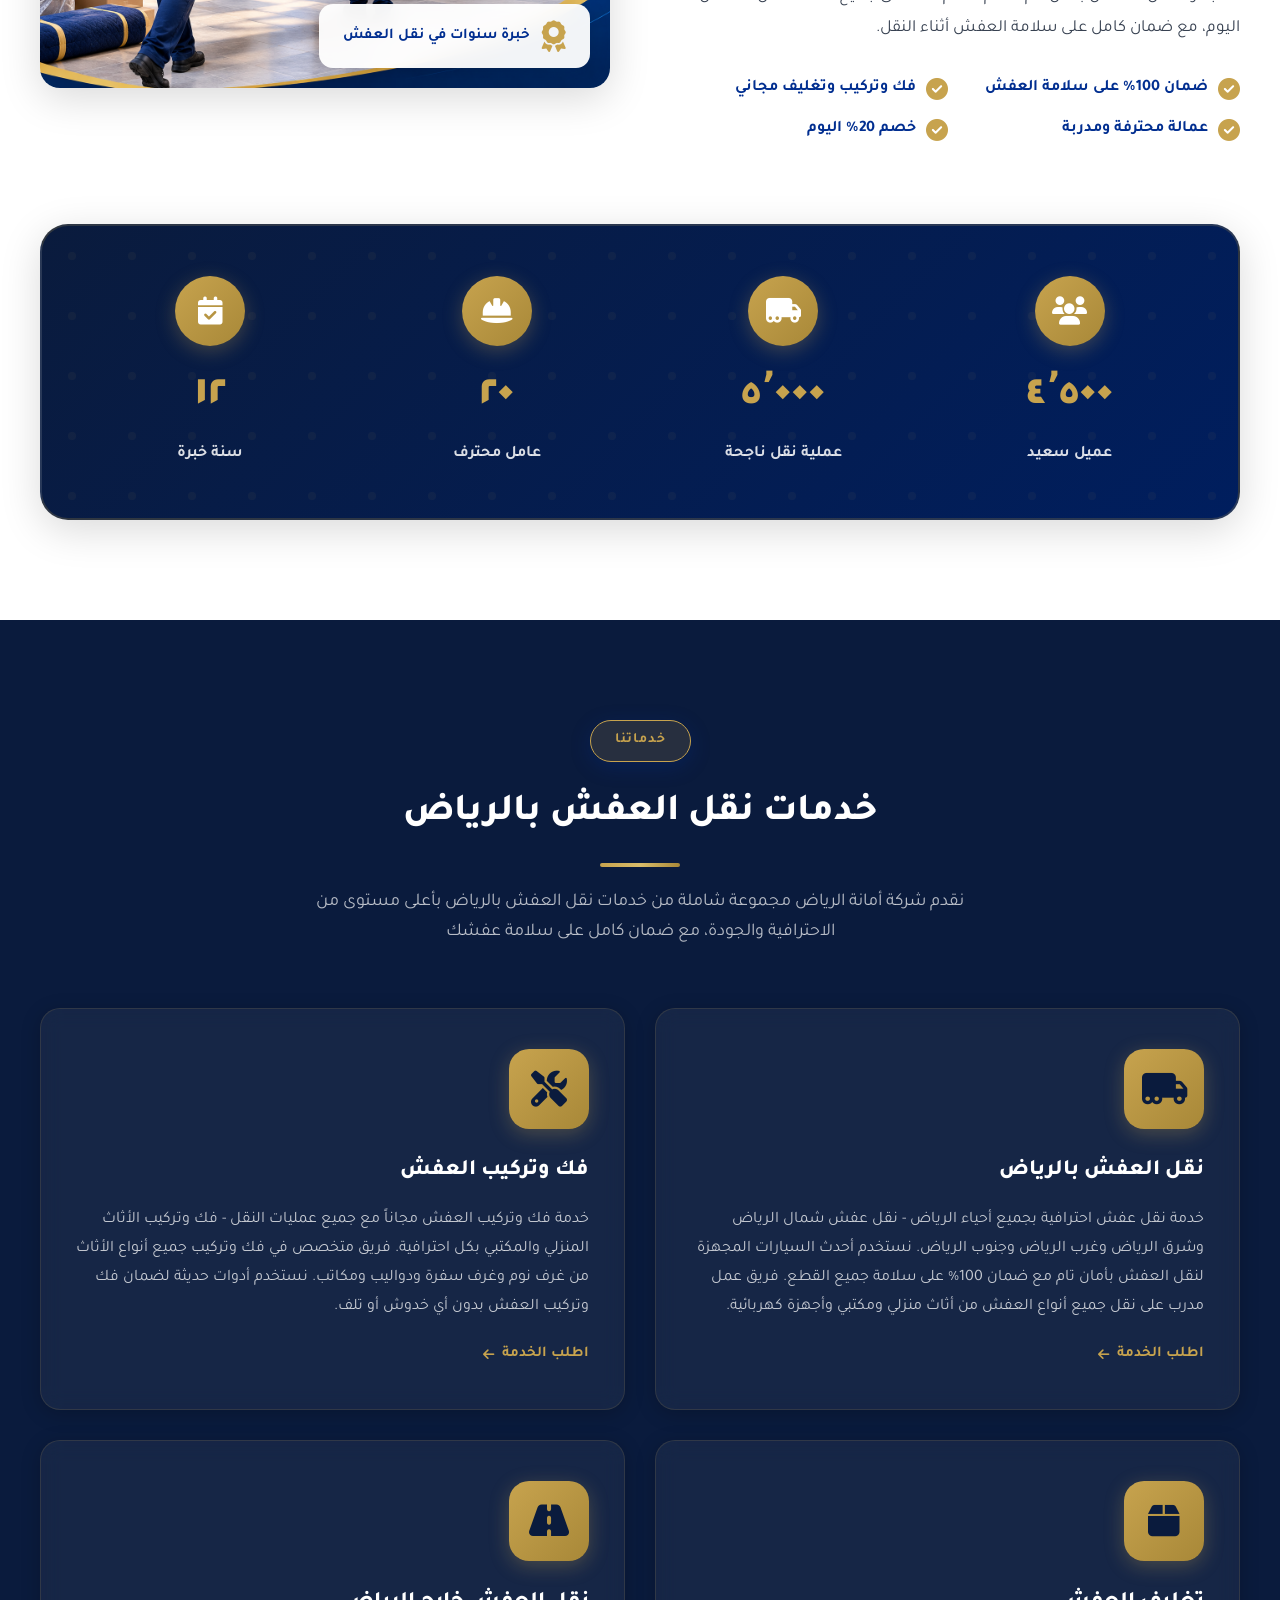
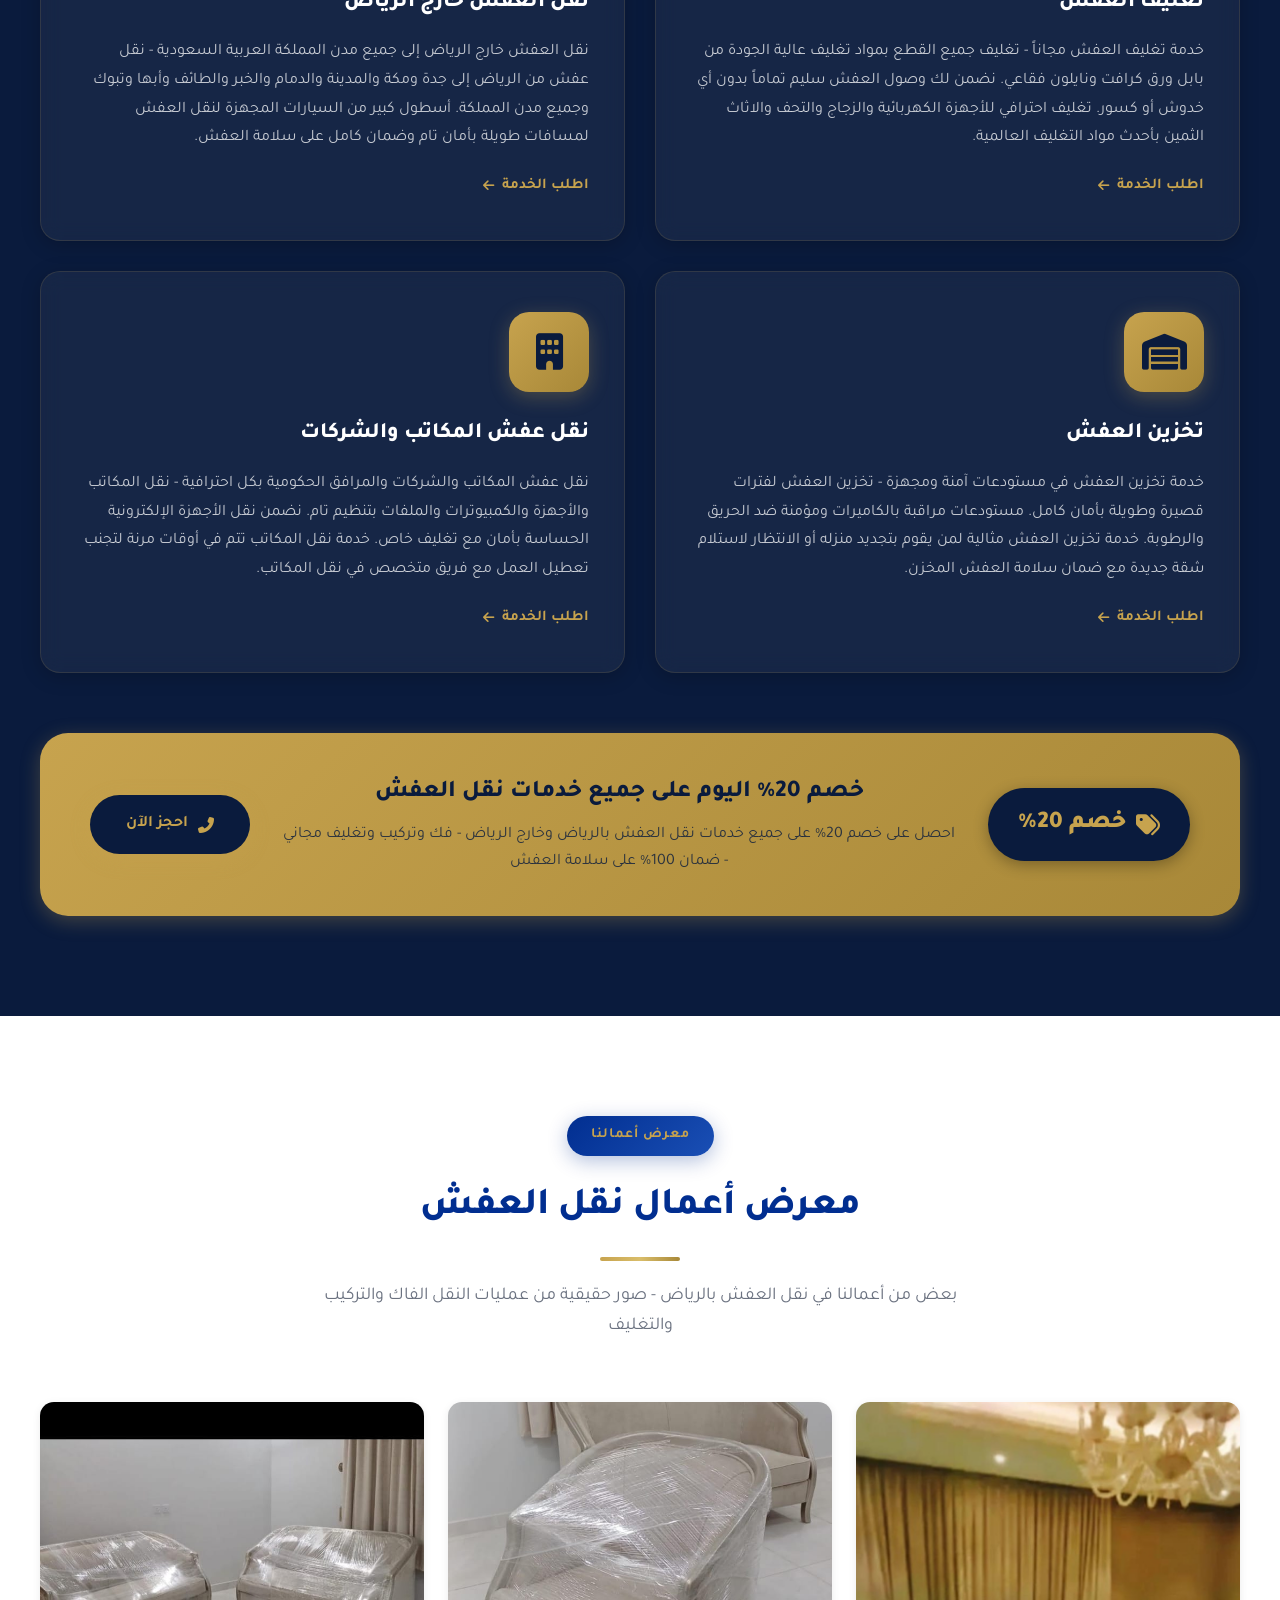
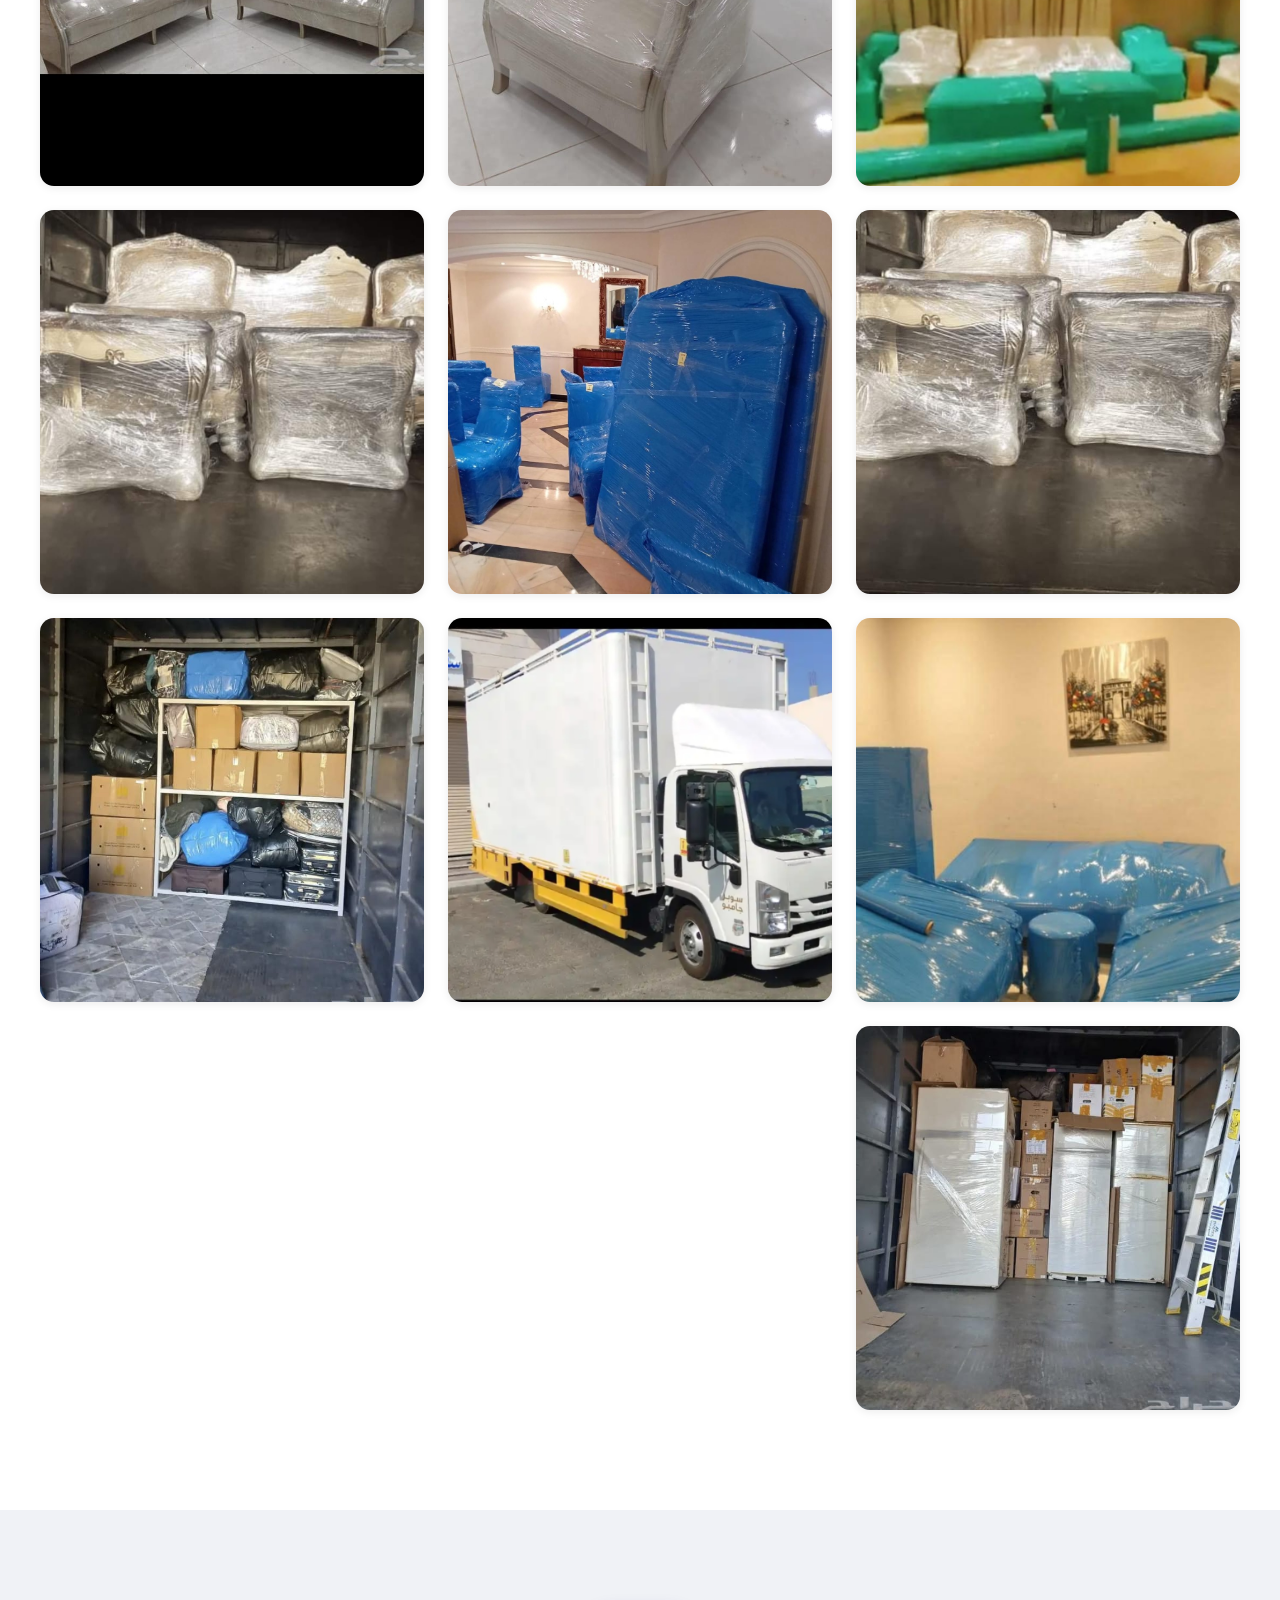
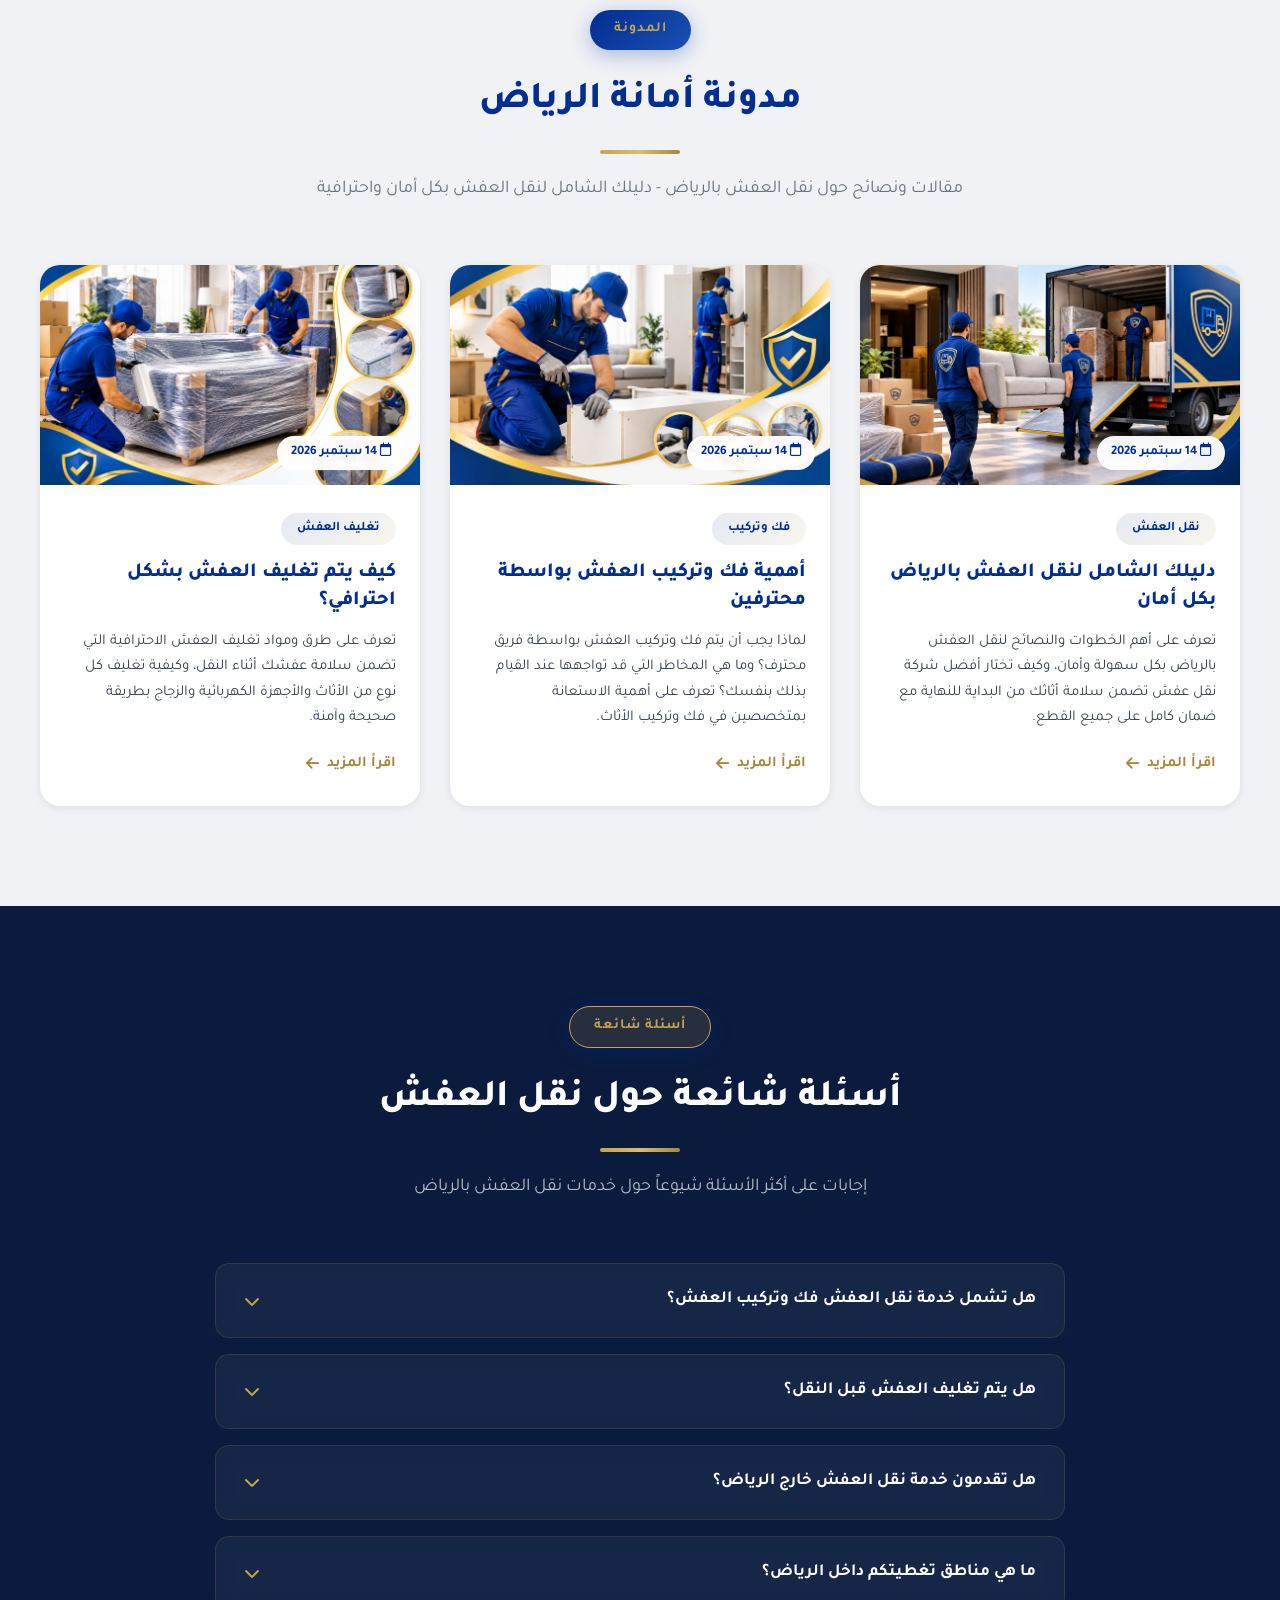
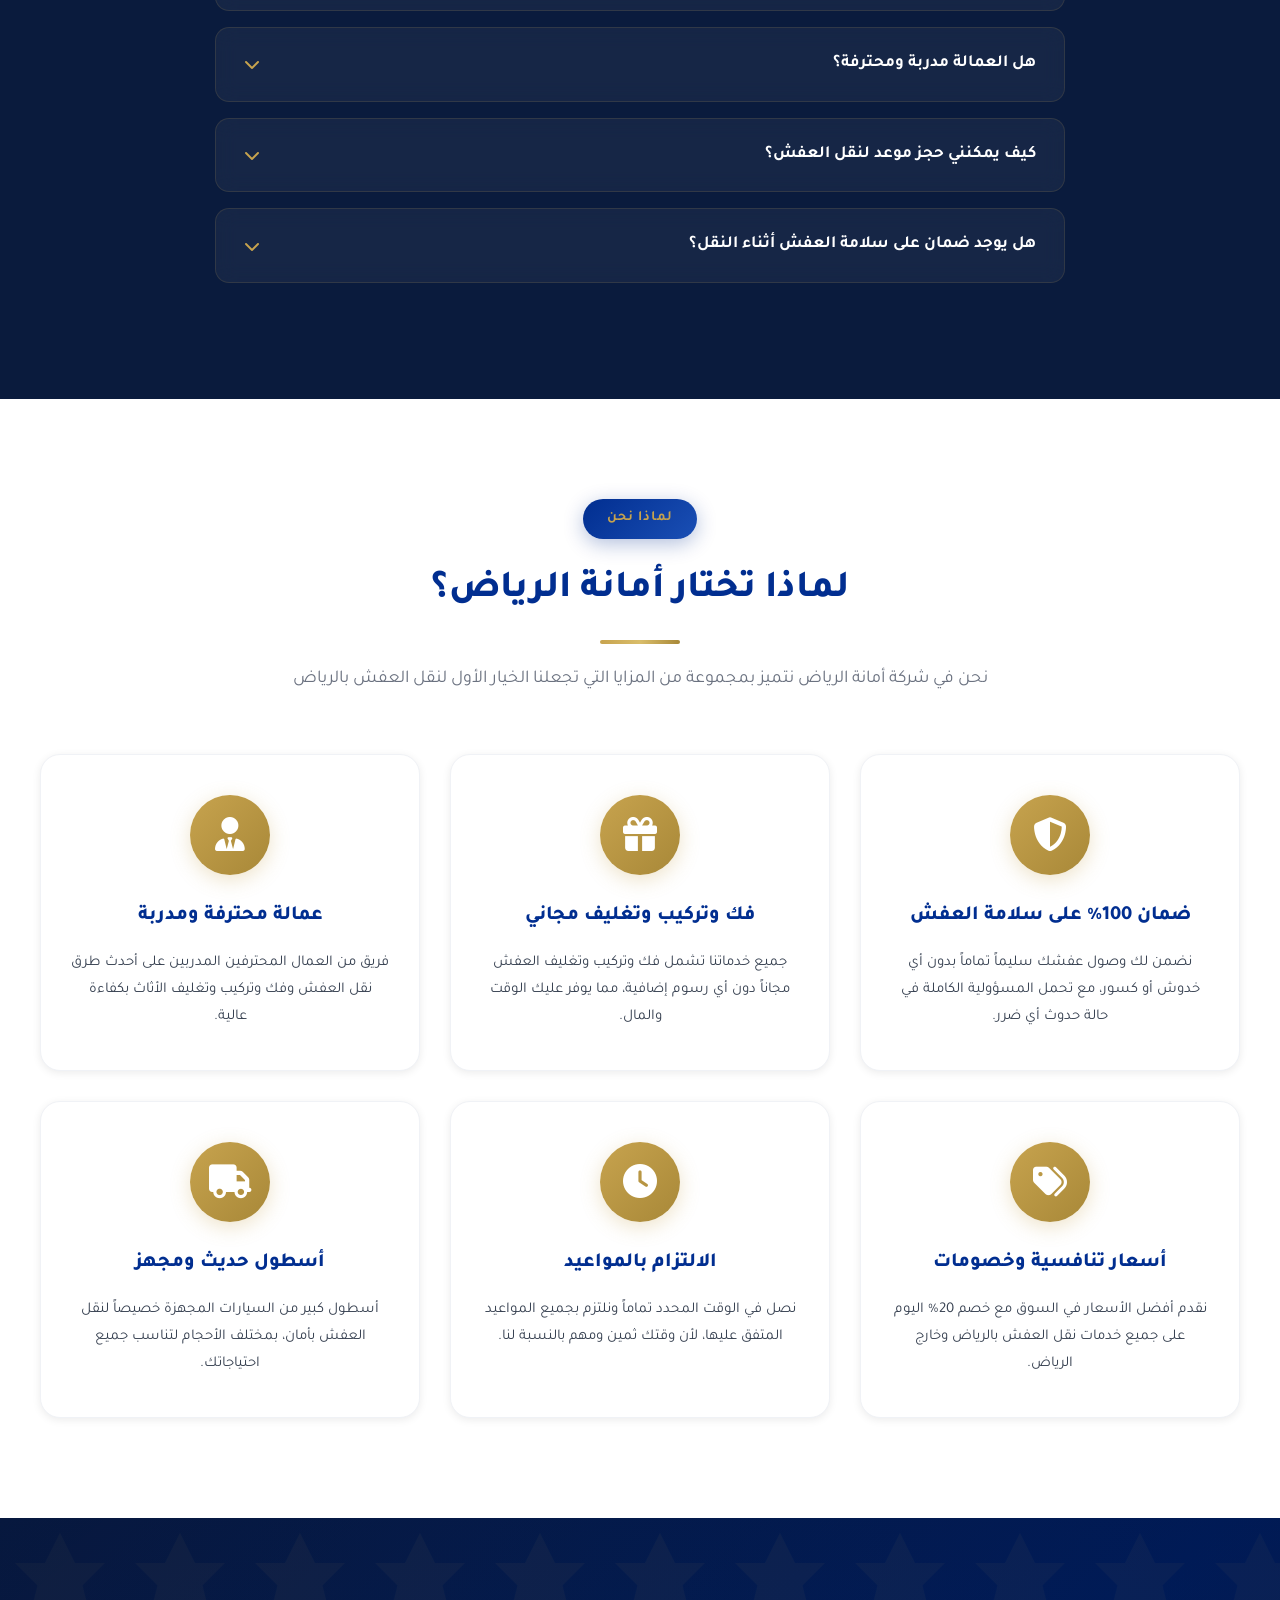
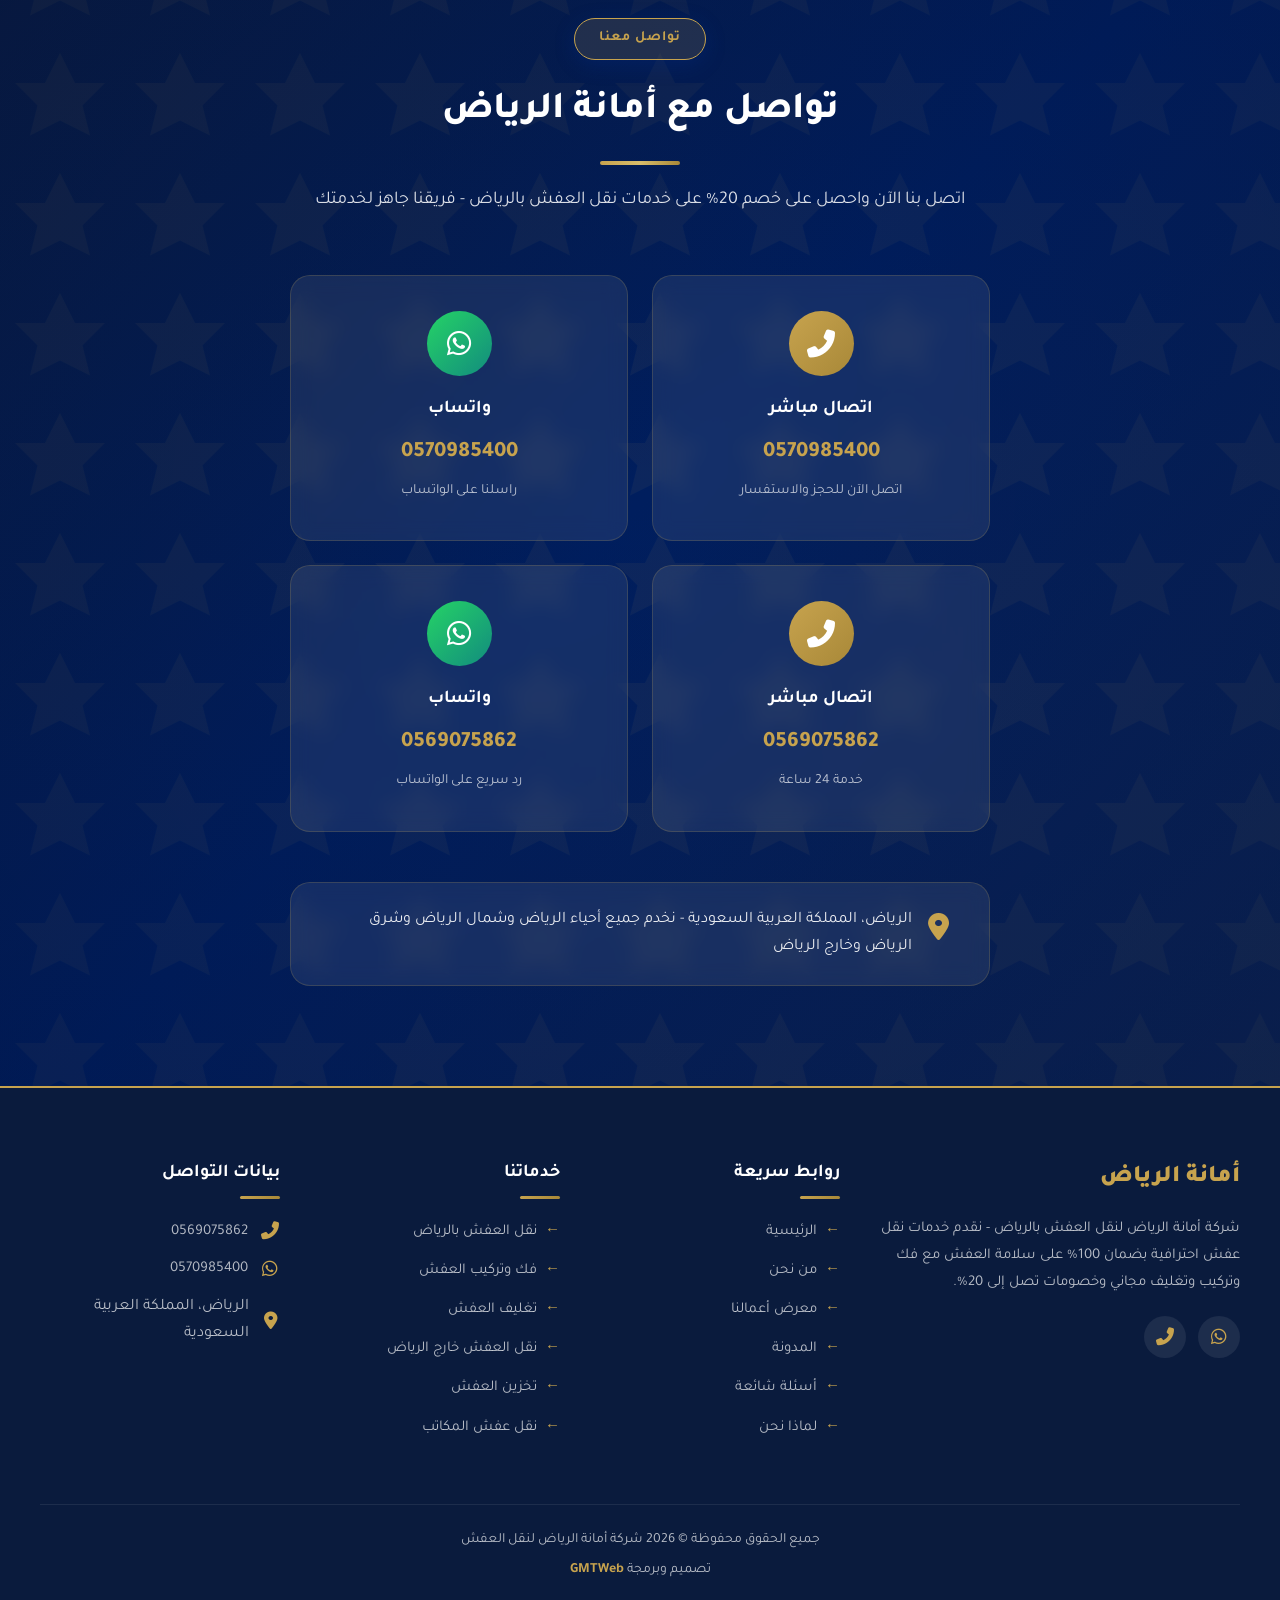
==== commit eddcfd29: "message" ====
--- a/index.html
+++ b/index.html
@@ -5,15 +5,13 @@
 <meta name="viewport" content="width=device-width, initial-scale=1.0">
 <meta name="description" content="شركة أمانة الرياض لنقل العفش بالرياض - فك وتركيب وتغليف مجاني - ضمان 100% سلامة العفش - نقل عفش شمال وشرق الرياض - عمالة محترفة - خصم 20% اليوم بالرياض وخارج الرياض">
 <meta name="keywords" content="نقل عفش بالرياض, شركة نقل عفش, نقل عفش شمال الرياض, نقل عفش شرق الرياض, فك وتركيب عفش, تغليف عفش, نقل عفش خارج الرياض, شركة نقل اثاث, نقل اثاث الرياض, أمانة الرياض, نقل عفش رخيص, نقل عفش آمن, ضمان نقل العفش, خصومات نقل عفش, عمالة محترفة نقل عفش, نقل عفش بالرياض بضمان, افضل شركة نقل عفش, نقل عفش منزلية, نقل عفش شركات, نقل عفش مكاتب, تخزين عفش, نقل عفش سريع, تغليف اثاث, فك وتركيب اثاث">
-<title>أمانة الرياض | شركة نقل عفش بالرياض - فك وتركيب وتغليف مجاني - ضمان 100%</title>
+<title>أمانة الرياض | شركة نقل عفش بالرياض و خارج الرياض - فك وتركيب وتغليف مجاني - ضمان 100%</title>
 <link rel="preconnect" href="https://fonts.googleapis.com">
 <link rel="preconnect" href="https://fonts.gstatic.com" crossorigin>
 <link href="https://fonts.googleapis.com/css2?family=Tajawal:wght@300;400;500;700;800;900&display=swap" rel="stylesheet">
 <link rel="stylesheet" href="https://cdnjs.cloudflare.com/ajax/libs/font-awesome/6.5.1/css/all.min.css">
 <link rel="stylesheet" href="style.css">
-  <meta property="og:image" content="https://bolt.new/static/og_default.png">
     <meta name="twitter:card" content="summary_large_image">
-    <meta name="twitter:image" content="https://bolt.new/static/og_default.png">
 </head>
 <body>
 
@@ -82,7 +80,7 @@
 <div class="hero-bg"></div>
 <div class="hero-overlay"></div>
 <div class="container hero-content">
-<h1 class="hero-title">ننقل عفشك بأمان<br>نحمي ذكرياتك بثقة</h1>
+<h1 class="hero-title">شركة نقل عفش بالرياض   <br>و خارج الرياض   </h1>
 <p class="hero-subtitle">فك وتركيب وتغليف مجاني - ضمان 100% على سلامة كل قطعة - عمالة محترفة ومدربة - خصم 20% اليوم على جميع خدمات نقل العفش بالرياض وخارج الرياض - اتصل واحجز موعدك الآن</p>
 <div class="hero-buttons">
 <a href="#services" class="btn btn-primary"><i class="fas fa-tools"></i> اكتشف خدماتنا</a>
--- a/style.css
+++ b/style.css
@@ -554,10 +554,10 @@
 to { opacity: 1; transform: translateY(0); }
 }
 .hero-subtitle {
-font-size: 20px;
+font-size: 30px;
 color: rgba(255,255,255,0.9);
 margin-bottom: 40px;
-line-height: 1.8;
+line-height: 1.9;
 animation: heroFadeUp 1s ease 0.3s both;
 }
 @keyframes heroFadeUp {
@@ -1472,7 +1472,7 @@
 .section-desc { font-size: 16px; }
 .hero { min-height: 100vh; padding: 100px 0 60px; }
 .hero-title { font-size: 30px; }
-.hero-subtitle { font-size: 16px; }
+.hero-subtitle { font-size: 20px; }
 .hero-buttons { flex-direction: column; width: 100%; }
 .hero-buttons .btn { width: 100%; justify-content: center; }
 .about-grid { grid-template-columns: 1fr; gap: 40px; }
